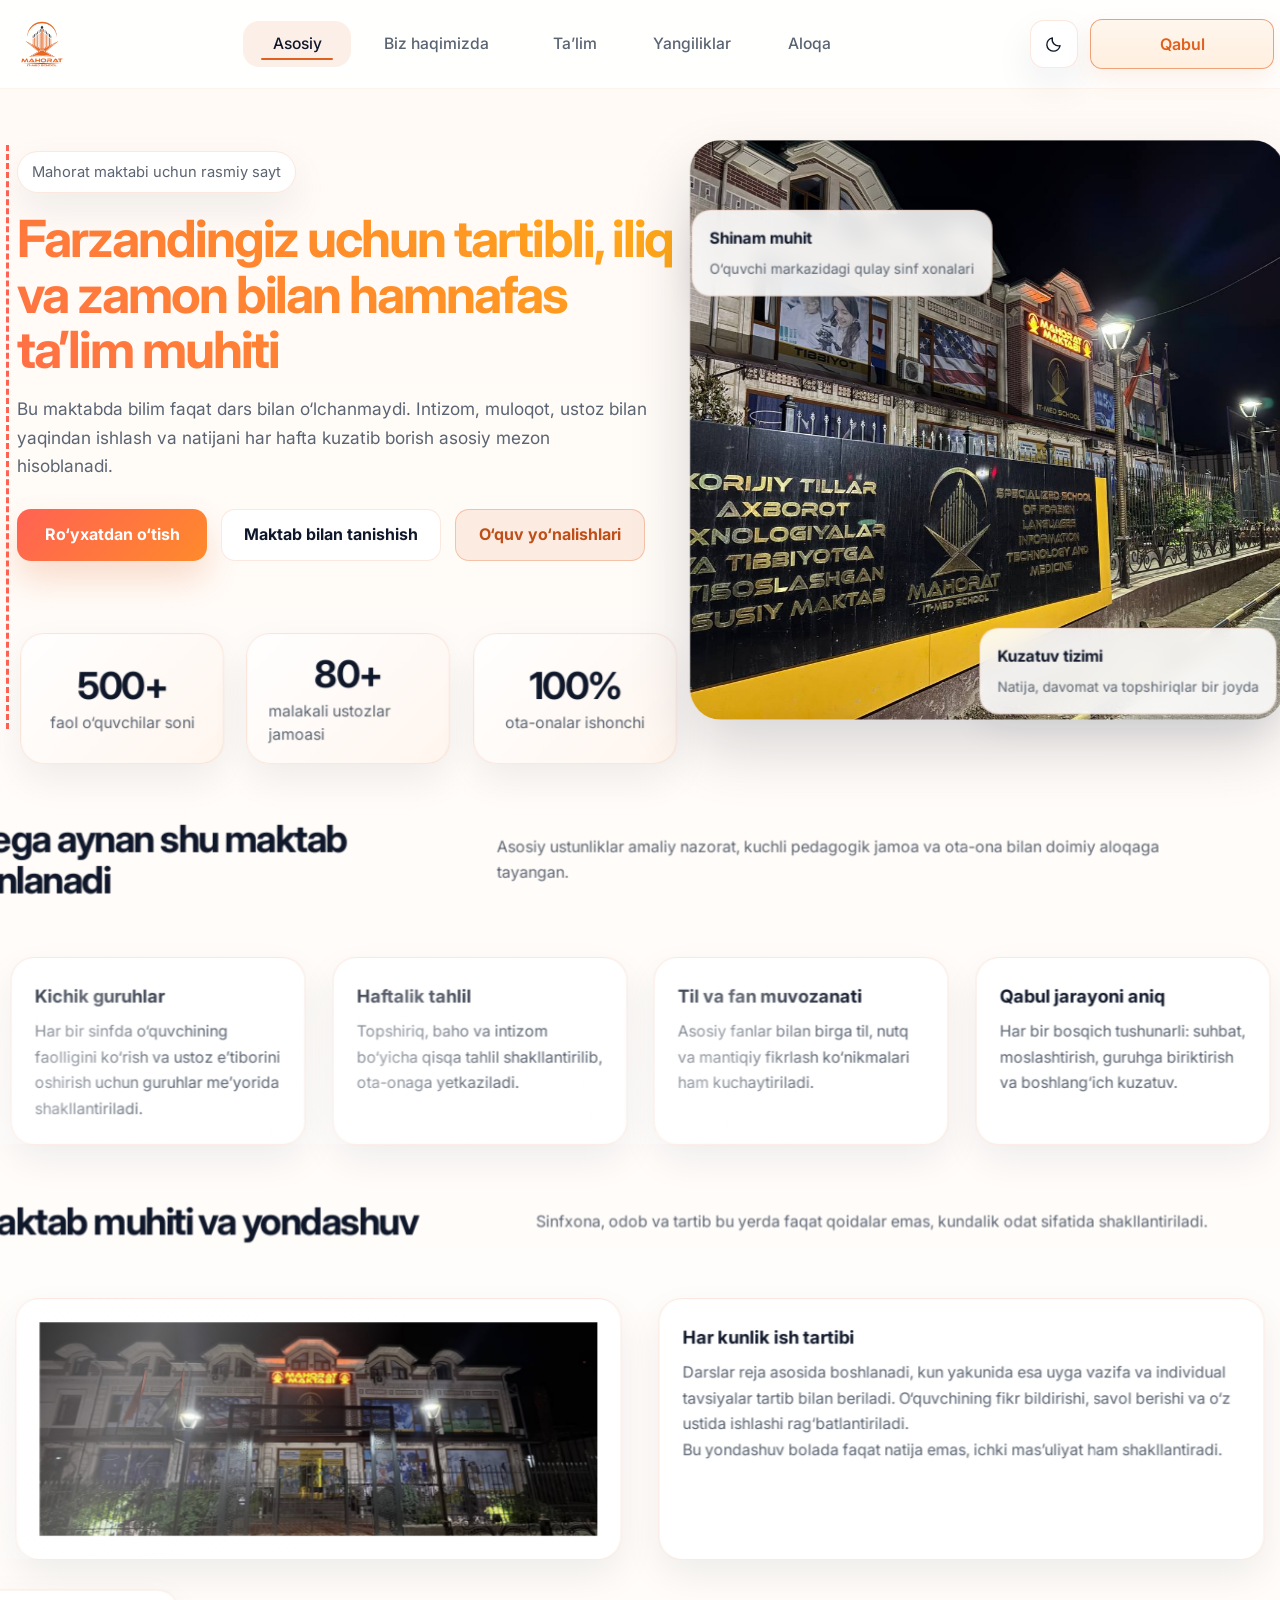
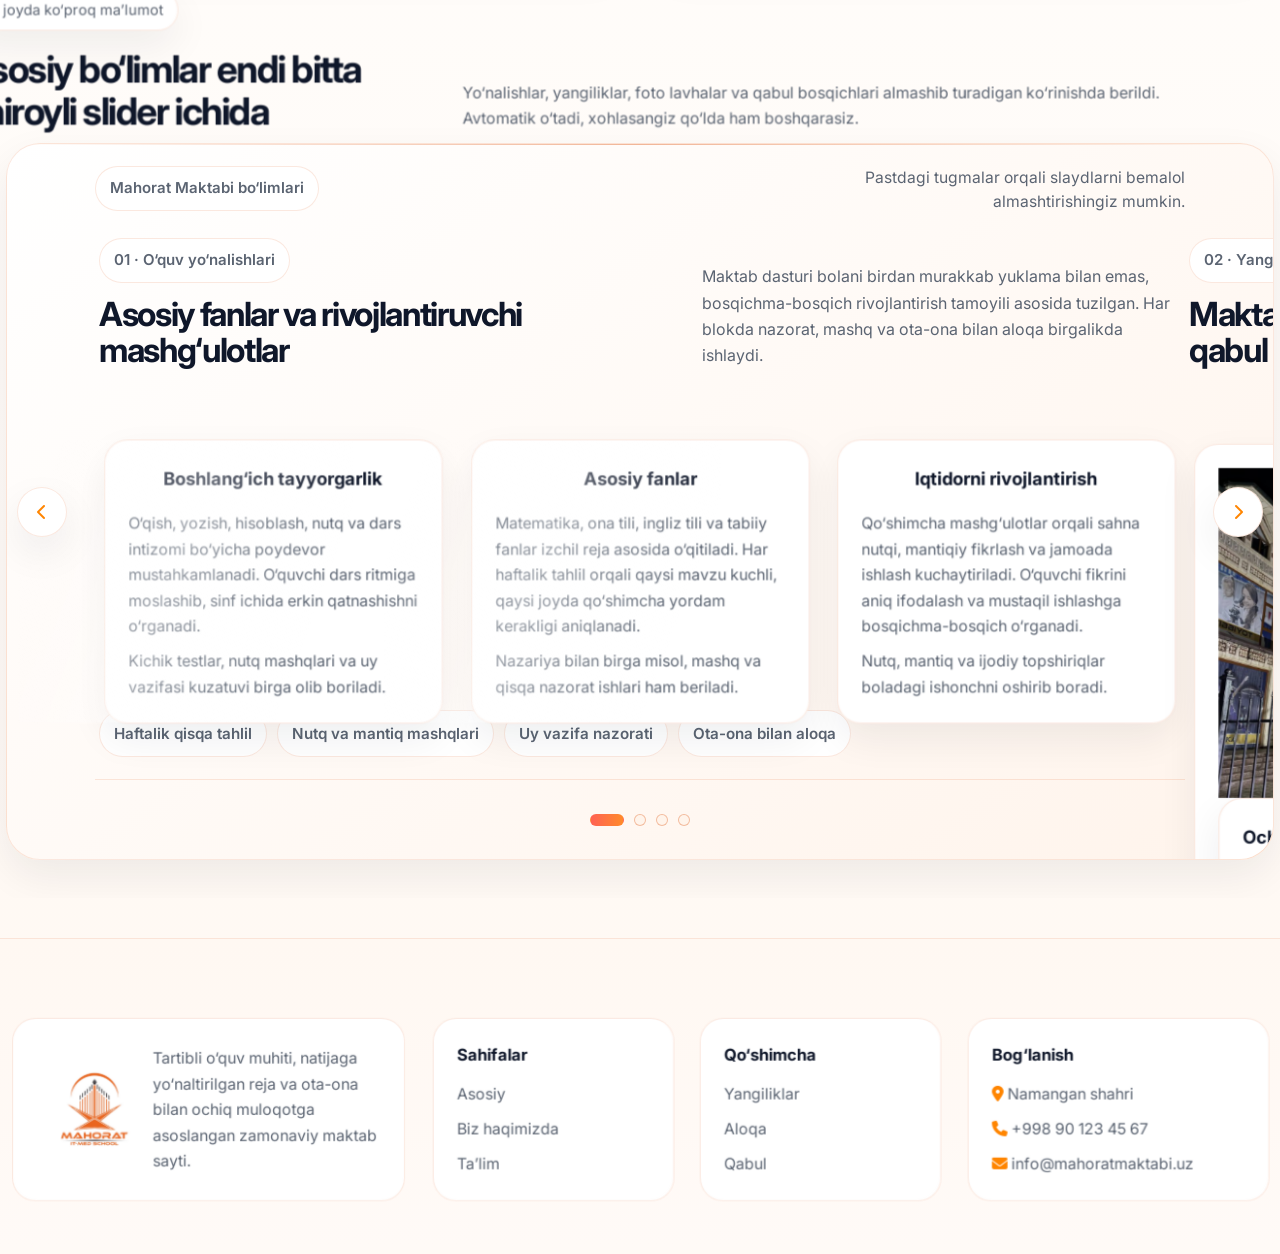
==== index.html @ a2ae74e7 "DOne!" ====
<!DOCTYPE html>
<html lang="uz">

<head>
  <meta charset="UTF-8">
  <meta name="viewport" content="width=device-width, initial-scale=1.0">
  <title>Mahorat Maktabi</title>
  <link rel="icon" href="img/mahorat-titlee-logo.jpg">
  <link rel="stylesheet" href="https://cdnjs.cloudflare.com/ajax/libs/font-awesome/6.5.1/css/all.min.css">
  <link rel="stylesheet" href="uslub.css">
</head>

<body>
  <div class="yuklanish-ekrani" aria-hidden="true">
    <div class="yuklanish-ichki">
      <img src="img/mahorat-logo-no-BG.png" alt="" class="yuklanish-logo">
      <div class="yuklanish-sarlavha">Mahorat Maktabi</div>
      <div class="yuklanish-matn">Sahifa tayyorlanmoqda</div>
      <div class="yuklanish-chiziq"><span></span></div>
    </div>
  </div>
  <header class="sahifa-boshi">
    <div class="konteyner yuqori-qism">
      <nav class="sayyoh-nav" aria-label="Asosiy navigatsiya">
        <a class="logo-qismi" href="index.html">
          <img src="img/mahorat-logo-no-BG.png" alt="Mahorat maktabi logotipi"></a>

        <button class="menu-tugma" type="button" aria-label="Menyuni ochish">
          <span></span>
          <span></span>
          <span></span>
        </button>

        <ul class="havolalar">
          <li class="faol"><a href="index.html">Asosiy</a></li>
          <li class="uzun"><a href="maktab-haqida.html">Biz haqimizda</a></li>
          <li><a href="talim.html">Ta’lim</a></li>
          <li><a href="yangiliklar.html">Yangiliklar</a></li>
          <li><a href="aloqa.html">Aloqa</a></li>
        </ul>

        <div class="ong-amallar">
          <button class="mavzu-tugma" type="button" aria-label="Tungi mavzuga o‘tish"><svg width="18" height="18"
              viewBox="0 0 24 24" fill="none" aria-hidden="true">
              <path d="M20.1 14.2A8.5 8.5 0 0 1 9.8 3.9a8.9 8.9 0 1 0 10.3 10.3Z" stroke="currentColor"
                stroke-width="1.8" stroke-linejoin="round" />
            </svg></button>
          <a class="aloqa-tugma" href="aloqa.html#qabul">Qabul</a>
        </div>
      </nav>
    </div>
  </header>

  <main class="asosiy-qism">
    <section class="qahramon">
      <div class="konteyner qahramon-panjarasi">
        <div class="qahramon-matn">
          <div class="qahramon-badge" data-kirish="1">Mahorat maktabi uchun rasmiy sayt</div>
          <h1 data-kirish="2">Farzandingiz uchun tartibli, iliq va zamon bilan hamnafas ta’lim muhiti</h1>
          <p data-kirish="3">Bu maktabda bilim faqat dars bilan o‘lchanmaydi. Intizom, muloqot, ustoz bilan yaqindan
            ishlash va natijani har hafta kuzatib borish asosiy mezon hisoblanadi.</p>
          <div class="tugmalar-qatori" data-kirish="4">
            <a class="toq-tugma" href="aloqa.html#qabul">Ro‘yxatdan o‘tish</a>
            <a class="yorqin-tugma" href="maktab-haqida.html">Maktab bilan tanishish</a>
            <a class="xabar-tugma" href="talim.html">O‘quv yo‘nalishlari</a>
          </div>
          <div class="qisqa-statlar">
            <div class="stat-karta">
              <strong>500+</strong>
              <span>faol o‘quvchilar soni</span>
            </div>
            <div class="stat-karta">
              <strong>80+</strong>
              <span>malakali ustozlar jamoasi</span>
            </div>
            <div class="stat-karta">
              <strong>100%</strong>
              <span>ota-onalar ishonchi</span>
            </div>
          </div>
        </div>

        <div class="qahramon-rasm" data-kirish="3">
          <img class="asosiy-rasm" src="img/photo_2025-11-15_17-37-52.jpg" alt="Maktab faoliyati">
          <div class="ustma-karta ustma-bir">
            <strong>Shinam muhit</strong>
            <span>O‘quvchi markazidagi qulay sinf xonalari</span>
          </div>
          <div class="ustma-karta ustma-ikki">
            <strong>Kuzatuv tizimi</strong>
            <span>Natija, davomat va topshiriqlar bir joyda</span>
          </div>
        </div>
      </div>
    </section>

    <section class="bolim">
      <div class="konteyner">
        <div class="bolim-boshi">
          <div>
            <h2>Nega aynan shu maktab tanlanadi</h2>
          </div>
          <p>Asosiy ustunliklar amaliy nazorat, kuchli pedagogik jamoa va ota-ona bilan doimiy aloqaga tayangan.</p>
        </div>
        <div class="tortlik-panjarasi">
          <article class="oddiy-karta"><strong>Kichik guruhlar</strong>
            <p>Har bir sinfda o‘quvchining faolligini ko‘rish va ustoz e’tiborini oshirish uchun guruhlar me’yorida
              shakllantiriladi.</p>
          </article>
          <article class="oddiy-karta"><strong>Haftalik tahlil</strong>
            <p>Topshiriq, baho va intizom bo‘yicha qisqa tahlil shakllantirilib, ota-onaga yetkaziladi.</p>
          </article>
          <article class="oddiy-karta"><strong>Til va fan muvozanati</strong>
            <p>Asosiy fanlar bilan birga til, nutq va mantiqiy fikrlash ko‘nikmalari ham kuchaytiriladi.</p>
          </article>
          <article class="oddiy-karta"><strong>Qabul jarayoni aniq</strong>
            <p>Har bir bosqich tushunarli: suhbat, moslashtirish, guruhga biriktirish va boshlang‘ich kuzatuv.</p>
          </article>
        </div>
      </div>
    </section>

    <section class="bolim">
      <div class="konteyner">
        <div class="bolim-boshi">
          <div>
            <h2>Maktab muhiti va yondashuv</h2>
          </div>
          <p>Sinfxona, odob va tartib bu yerda faqat qoidalar emas, kundalik odat sifatida shakllantiriladi.</p>
        </div>
        <div class="ikkilik-panjarasi">
          <article class="oddiy-karta rasmli-karta">
            <img src="img/photo_2025-11-15_17-37-40.jpg" alt="Sinfxona muhiti">
          </article>
          <article class="oddiy-karta">
            <strong>Har kunlik ish tartibi</strong>
            <p>Darslar reja asosida boshlanadi, kun yakunida esa uyga vazifa va individual tavsiyalar tartib bilan
              beriladi. O‘quvchining fikr bildirishi, savol berishi va o‘z ustida ishlashi rag‘batlantiriladi.</p>
            <p class="karta-izoh">Bu yondashuv bolada faqat natija emas, ichki mas’uliyat ham shakllantiradi.</p>
          </article>
        </div>
      </div>
    </section>

    <section class="bolim taqdimot-bolim">
      <div class="konteyner">
        <div class="bolim-boshi taqdimot-boshi">
          <div>
            <span class="sarlavha-belgisi">Bir joyda ko‘proq ma’lumot</span>
            <h2>Asosiy bo‘limlar endi bitta chiroyli slider ichida</h2>
          </div>
          <p>Yo‘nalishlar, yangiliklar, foto lavhalar va qabul bosqichlari almashib turadigan ko‘rinishda berildi.
            Avtomatik o‘tadi, xohlasangiz qo‘lda ham boshqarasiz.</p>
        </div>

        <div class="mazmun-slidery" data-slider="asosiy" data-slider-delay="5200">
          <div class="slayder-yuqori-qator">
            <div class="slayder-yorliq">Mahorat Maktabi bo‘limlari</div>
            <div class="slayder-yuqori-eslatma">Pastdagi tugmalar orqali slaydlarni bemalol almashtirishingiz mumkin.
            </div>
          </div>

          <div class="mazmun-slidery-trek">
            <article class="mazmun-slayd">
              <div class="slayd-sarlavha-qismi">
                <div>
                  <span class="slayd-ust-belgi">01 · O‘quv yo‘nalishlari</span>
                  <h3>Asosiy fanlar va rivojlantiruvchi mashg‘ulotlar</h3>
                </div>
                <p>Maktab dasturi bolani birdan murakkab yuklama bilan emas, bosqichma-bosqich rivojlantirish tamoyili
                  asosida tuzilgan. Har blokda nazorat, mashq va ota-ona bilan aloqa birgalikda ishlaydi.</p>
              </div>
              <div class="slayd-panjarasi uchlik-panjarasi baland-uchlik">
                <article class="ustun-karta"><strong>Boshlang‘ich tayyorgarlik</strong>
                  <p>O‘qish, yozish, hisoblash, nutq va dars intizomi bo‘yicha poydevor mustahkamlanadi. O‘quvchi dars
                    ritmiga moslashib, sinf ichida erkin qatnashishni o‘rganadi.</p>
                  <p class="karta-izoh">Kichik testlar, nutq mashqlari va uy vazifasi kuzatuvi birga olib boriladi.</p>
                </article>
                <article class="ustun-karta"><strong>Asosiy fanlar</strong>
                  <p>Matematika, ona tili, ingliz tili va tabiiy fanlar izchil reja asosida o‘qitiladi. Har haftalik
                    tahlil orqali qaysi mavzu kuchli, qaysi joyda qo‘shimcha yordam kerakligi aniqlanadi.</p>
                  <p class="karta-izoh">Nazariya bilan birga misol, mashq va qisqa nazorat ishlari ham beriladi.</p>
                </article>
                <article class="ustun-karta"><strong>Iqtidorni rivojlantirish</strong>
                  <p>Qo‘shimcha mashg‘ulotlar orqali sahna nutqi, mantiqiy fikrlash va jamoada ishlash kuchaytiriladi.
                    O‘quvchi fikrini aniq ifodalash va mustaqil ishlashga bosqichma-bosqich o‘rganadi.</p>
                  <p class="karta-izoh">Nutq, mantiq va ijodiy topshiriqlar boladagi ishonchni oshirib boradi.</p>
                </article>
              </div>
              <div class="slayd-foyda-chiplar">
                <span class="slayd-foyda-chip">Haftalik qisqa tahlil</span>
                <span class="slayd-foyda-chip">Nutq va mantiq mashqlari</span>
                <span class="slayd-foyda-chip">Uy vazifa nazorati</span>
                <span class="slayd-foyda-chip">Ota-ona bilan aloqa</span>
              </div>
            </article>

            <article class="mazmun-slayd">
              <div class="slayd-sarlavha-qismi">
                <div>
                  <span class="slayd-ust-belgi">02 · Yangilik va e’lonlar</span>
                  <h3>Maktab hayotidagi muhim tadbirlar va qabul yangiliklari</h3>
                </div>
                <p>Ochiq eshiklar kuni, fan haftaligi va yangi qabul bosqichlari shu blok ichida ixcham va zamonaviy
                  ko‘rinishda jamlandi.</p>
              </div>
              <div class="slayd-panjarasi yangilik-panjarasi baland-uchlik">
                <article class="yangilik-karta rasmli-karta">
                  <img src="img/photo_2025-11-15_17-38-00.jpg" alt="Ochiq eshiklar kuni">
                  <div class="oddiy-karta">
                    <strong>Ochiq eshiklar kuni</strong>
                    <p>Yangi kelayotgan ota-onalar uchun sinfxonalar, o‘quv rejalari va pedagoglar bilan tanishuv kuni
                      tashkil etiladi.</p>
                  </div>
                </article>
                <article class="yangilik-karta rasmli-karta">
                  <img src="img/photo_2025-11-15_17-37-46.jpg" alt="Fan haftaligi">
                  <div class="oddiy-karta">
                    <strong>Fan haftaligi</strong>
                    <p>Har bir yo‘nalish bo‘yicha kichik loyihalar, chiqishlar va sinf ichidagi amaliy ishlar namoyish
                      qilinadi.</p>
                  </div>
                </article>
                <article class="yangilik-karta rasmli-karta">
                  <img src="img/photo_2025-11-15_17-38-08.jpg" alt="Bahorgi qabul">
                  <div class="oddiy-karta">
                    <strong>Bahorgi qabul jarayoni</strong>
                    <p>Yangi guruhlarga qabul suhbat asosida olib boriladi. Joylar soni guruh sig‘imiga qarab
                      cheklangan.</p>
                  </div>
                </article>
              </div>
            </article>

            <article class="mazmun-slayd">
              <div class="slayd-sarlavha-qismi">
                <div>
                  <span class="slayd-ust-belgi">03 · Foto lavhalar</span>
                  <h3>Maktab muhitidan jonli va kengroq ko‘rinishlar</h3>
                </div>
                <p>Rasmlar balandroq ko‘rinishda joylashtirildi va slider ichida almashib turadigan sahifa hissini
                  beradi.</p>
              </div>
              <div class="foto-galereya-slider" data-gallery-slider data-slider-delay="4300">
                <div class="foto-galereya-track">
                  <article class="foto-katta-slayd">
                    <div class="foto-katta-rasm">
                      <img src="img/photo_2025-11-15_17-37-52.jpg" alt="Dars jarayoni">
                    </div>
                    <div class="foto-katta-matn">
                      <strong>Dars jarayoni</strong>
                      <p>Sokin, tartibli va faol ishtirok muhitida darslar aniq reja asosida olib boriladi.</p>
                    </div>
                  </article>
                  <article class="foto-katta-slayd">
                    <div class="foto-katta-rasm">
                      <img src="img/photo_2025-11-15_17-38-00.jpg" alt="Maktab ichki muhiti">
                    </div>
                    <div class="foto-katta-matn">
                      <strong>Ichki muhit</strong>
                      <p>Toza, yorug‘ va qulay joylashuv o‘quvchiga o‘zini erkin va xotirjam his qilishga yordam beradi.
                      </p>
                    </div>
                  </article>
                  <article class="foto-katta-slayd">
                    <div class="foto-katta-rasm">
                      <img src="img/photo_2025-11-15_17-38-08.jpg" alt="Ustoz va o‘quvchi ishlashi">
                    </div>
                    <div class="foto-katta-matn">
                      <strong>Yaqin ishlash</strong>
                      <p>Har bir o‘quvchiga alohida e’tibor berilib, ustoz va bola o‘rtasidagi aloqa mustahkam ushlab
                        boriladi.</p>
                    </div>
                  </article>
                </div>
                <div class="foto-galereya-pastki">
                  <div class="foto-galereya-izoh">Rasmlar avtomatik almashadi va tugmalar orqali ham boshqariladi.</div>
                  <div class="foto-galereya-boshqaruv">
                    <button class="slayder-tugma" type="button" data-gallery-prev aria-label="Oldingi rasm"><i
                        class="fa-solid fa-chevron-left"></i></button>
                    <div class="foto-galereya-nuqtalar" data-gallery-dots></div>
                    <button class="slayder-tugma" type="button" data-gallery-next aria-label="Keyingi rasm"><i
                        class="fa-solid fa-chevron-right"></i></button>
                  </div>
                </div>
              </div>
            </article>

            <article class="mazmun-slayd">
              <div class="slayd-sarlavha-qismi">
                <div>
                  <span class="slayd-ust-belgi">04 · Qabul bosqichlari</span>
                  <h3>Ariza topshirishdan birinchi haftagacha bo‘lgan jarayon</h3>
                </div>
                <p>Qabul bosqichlari endi balandroq kartalar va yakuniy chaqiruv bloki bilan bitta slaydga yig‘ildi.</p>
              </div>
              <div class="slayd-qadam-qismi">
                <div class="qadam-panjarasi baland-qadam-panjarasi">
                  <article class="qadam-karta"><strong>1. Ariza qoldirish</strong>
                    <p>Telefon, sayt yoki qabul orqali dastlabki murojaat qabul qilinadi.</p>
                  </article>
                  <article class="qadam-karta"><strong>2. Suhbat va tanishuv</strong>
                    <p>O‘quvchi holati va mos guruh aniqlanadi, ota-ona bilan qisqa yo‘naltiruvchi suhbat o‘tkaziladi.
                    </p>
                  </article>
                  <article class="qadam-karta"><strong>3. Hujjat rasmiylashuvi</strong>
                    <p>Kerakli ma’lumotlar to‘ldiriladi va dars boshlanish sanasi belgilanadi.</p>
                  </article>
                  <article class="qadam-karta"><strong>4. Moslashuv haftasi</strong>
                    <p>Birinchi haftada ustoz va kurator o‘quvchining moslashuvini alohida nazorat qiladi.</p>
                  </article>
                </div>
                <div class="qabul-karta slayd-chaqiruv-kartasi">
                  <strong>Farzandingiz uchun to‘g‘ri muhitni bugun tanlang</strong>
                  <p>Mahorat maktabi tartib, e’tibor va real natijaga tayanadigan ta’lim muhitini taklif etadi. Qabulga
                    yozib, bo‘sh o‘rinlar va mos sinf haqida aniq ma’lumot olishingiz mumkin.</p>
                  <div class="tugmalar-qatori">
                    <a class="toq-tugma" href="aloqa.html#qabul">Qabulga yozilish</a>
                    <a class="yorqin-tugma" href="yangiliklar.html">So‘nggi yangiliklar</a>
                  </div>
                </div>
              </div>
            </article>
          </div>

          <div class="slayder-pastki-qator">
            <div class="slayder-holat-matni">Slaydlar avtomatik almashadi, pastdagi tugmalar bilan ham boshqarishingiz
              mumkin.</div>
            <div class="slayder-past-boshqaruv">
              <button class="slayder-tugma" type="button" data-slider-prev aria-label="Oldingi slayd"><i
                  class="fa-solid fa-chevron-left" style="color: rgb(255, 133, 0);"></i></button>
              <div class="slayder-nuqtalar" data-slider-dots></div>
              <button class="slayder-tugma" type="button" data-slider-next aria-label="Keyingi slayd"><i
                  class="fa-solid fa-chevron-right" style="color: rgb(255, 133, 0);"></i></button>
            </div>
          </div>
        </div>
      </div>
    </section>

  </main>

  <footer class="oyoq">
    <div class="konteyner oyoq-ichki">
      <div class="oyoq-panjarasi">
        <div class="oyoq-ustun salomcha">
          <img src="img/mahorat-logo-no-BG.png" alt="">
          <p>Tartibli o‘quv muhiti, natijaga yo‘naltirilgan reja va ota-ona bilan ochiq muloqotga asoslangan zamonaviy
            maktab sayti.</p>
        </div>
        <div class="oyoq-ustun">
          <strong>Sahifalar</strong>
          <ul>
            <li><a href="index.html">Asosiy</a></li>
            <li><a href="maktab-haqida.html">Biz haqimizda</a></li>
            <li><a href="talim.html">Ta’lim</a></li>
          </ul>
        </div>
        <div class="oyoq-ustun">
          <strong>Qo‘shimcha</strong>
          <ul>
            <li><a href="yangiliklar.html">Yangiliklar</a></li>
            <li><a href="aloqa.html">Aloqa</a></li>
            <li><a href="aloqa.html#qabul">Qabul</a></li>
          </ul>
        </div>
        <div class="oyoq-ustun">
          <strong>Bog‘lanish</strong>
          <ul>
            <li><a href="https://www.google.com/maps/search/?api=1&query=Namangan+shahri" target="_blank"
                rel="noopener"><i class="fa-solid fa-location-dot" style="color: rgb(255, 133, 0);"></i>  Namangan shahri</a></li>
            <li><a href="tel:+998901234567"><i class="fa-solid fa-phone" style="color: rgb(255, 133, 0);"></i> +998 90 123 45 67</a></li>
            <li><a href="mailto:info@mahoratmaktabi.uz"><i class="fa-solid fa-envelope" style="color: rgb(255, 133, 0);"></i> info@mahoratmaktabi.uz</a></li>
          </ul>
        </div>
      </div>
      <div class="oyoq-pastki">
        <span>© 2026 Mahorat Maktabi. Barcha huquqlar himoyalangan.</span>
        <span>Sayt maktab uslubida yangidan yig‘ildi.</span>
      </div>
    </div>
  </footer>

  <script src="skript.js"></script>
</body>

</html>
---- uslub.css ----
@import url('https://fonts.googleapis.com/css2?family=Inter:wght@400;500;600;700;800&display=swap');

:root {
  --fon: #fffaf5;
  --fon-ikkinchi: #ffffff;
  --fon-uchinchi: #fff2e8;
  --matn: #0f172a;
  --matn-xira: #5b6472;
  --chiziq: rgba(224, 96, 32, 0.14);
  --soya: 0 16px 40px rgba(15, 23, 42, 0.07);
  --asosiy: #e06020;
  --asosiy-toq: #bf4f18;
  --asosiy-yumshoq: rgba(224, 96, 32, 0.10);
  --kartochka: #ffffff;
  --grad-1: #ff6253;
  --grad-2: #ff8a2b;
  --grad-3: #ffba0c;
}

html[data-mavzu='tungi'] {
  --fon: #0f1117;
  --fon-ikkinchi: #161a23;
  --fon-uchinchi: #1c2330;
  --matn: #f8fafc;
  --matn-xira: #b4bfd1;
  --chiziq: rgba(255, 255, 255, 0.08);
  --soya: 0 18px 44px rgba(0, 0, 0, 0.33);
  --asosiy: #ff8a3d;
  --asosiy-toq: #ffb173;
  --asosiy-yumshoq: rgba(255, 138, 61, 0.14);
  --kartochka: #171d28;
  --grad-1: #ff7a59;
  --grad-2: #ff9b42;
  --grad-3: #ffc55e;
}

* {
  margin: 0;
  padding: 0;
  box-sizing: border-box;
}

html {
  scroll-behavior: smooth;
}

body {
  font-family: 'Inter', sans-serif;
  background: linear-gradient(180deg, var(--fon) 0%, var(--fon-ikkinchi) 100%);
  color: var(--matn);
  line-height: 1.65;
}

a {
  text-decoration: none;
  color: inherit;
}

img {
  max-width: 100%;
  display: block;
}

button {
  font: inherit;
  cursor: pointer;
  border: 0;
  background: transparent;
}

.konteyner {
  width: min(1460px, calc(100% - 12px));
  margin: 0 auto;
}

.mapouter {
  position: relative;
  text-align: right;
}

.gmap_canvas {
  overflow: hidden;
  background: none !important;
}

.gmap_canvas iframe {
  width: 100%;
  height: 100%;
}

.mapouter a {
  display: block;
  font-size: 0.85em;
  text-align: center;
  padding: 5px 0;
  color: #6c757d;
  text-decoration: none;
}

.gme-generated-link {
  display: none !important;
}
.map{
  width: 100%;
  height: auto;
  display: flex;
  justify-content: space-around;
  
}


.sahifa-boshi {
  position: sticky;
  top: 0;
  z-index: 50;
  background: color-mix(in srgb, var(--fon-ikkinchi) 88%, transparent);
  backdrop-filter: blur(14px);
  border-bottom: 1px solid rgba(224, 96, 32, 0.07);
}
.texth2{
  width: 100%;
}
.maplar h1{
  margin-left: 240px;
}
.h1loc{
  display: flex;
}


.yuqori-qism {
  min-height: 88px;
  display: flex;
  align-items: center;
}

.sayyoh-nav {
  width: 100%;
  display: flex;
  align-items: center;
  justify-content: space-between;
  gap: 12px;
}

.logo-qismi {
  display: flex;
  align-items: center;
  gap: 8px;
  min-width: 86px;
}

.logo-qismi img {
  width: 72px;
  height: 72px;
  object-fit: contain;
}

.havolalar {
  display: flex;
  align-items: center;
  justify-content: center;
  gap: 6px;
  flex: 1;
}

.havolalar li {
  list-style: none;
  width: auto;
  min-width: 108px;
  height: 46px;
  border-radius: 16px;
  display: flex;
  align-items: center;
  justify-content: center;
}

.havolalar li.faol {
  background: var(--asosiy-yumshoq);
}

.havolalar li.uzun {
  min-width: 158px;
}

.havolalar a {
  width: 100%;
  height: 100%;
  padding: 0 18px;
  display: flex;
  align-items: center;
  justify-content: center;
  font-size: 0.98rem;
  font-weight: 500;
  color: var(--matn-xira);
  position: relative;
  transition: color .2s ease, background-color .2s ease;
}

.havolalar a:hover,
.havolalar li.faol a {
  color: var(--matn);
}

.havolalar a::after {
  content: '';
  position: absolute;
  left: 18px;
  right: 18px;
  bottom: 7px;
  height: 2px;
  background: var(--asosiy);
  border-radius: 2px;
  transform: scaleX(0);
  transform-origin: left;
  transition: transform .24s ease;
}

.havolalar li:hover a::after,
.havolalar li.faol a::after {
  transform: scaleX(1);
}

.ong-amallar {
  display: flex;
  align-items: center;
  justify-content: flex-end;
  gap: 12px;
  min-width: 260px;
}

.mavzu-tugma {
  width: 48px;
  height: 48px;
  border-radius: 14px;
  border: 1px solid var(--chiziq);
  background: var(--fon-ikkinchi);
  color: var(--matn);
  box-shadow: var(--soya);
  display: inline-flex;
  align-items: center;
  justify-content: center;
  font-size: 1.05rem;
  transition: transform .25s ease, border-color .25s ease, background-color .25s ease;
}

.mavzu-tugma:hover,
.aloqa-tugma:hover,
.toq-tugma:hover,
.yorqin-tugma:hover,
.xabar-tugma:hover {
  transform: translateY(-2px);
}

.aloqa-tugma {
  width: 184px;
  height: 50px;
  display: inline-flex;
  align-items: center;
  justify-content: center;
  border: 1px solid rgba(224, 96, 32, 0.55);
  color: var(--asosiy);
  background: transparent;
  border-radius: 12px;
  font-weight: 600;
  transition: background-color .25s ease, color .25s ease, border-color .25s ease, transform .25s ease;
}

.aloqa-tugma:hover {
  background: var(--asosiy-yumshoq);
  border-color: rgba(224, 96, 32, 0.85);
  color: var(--matn);
}

.menu-tugma {
  width: 46px;
  height: 46px;
  display: none;
  flex-direction: column;
  justify-content: center;
  gap: 6px;
}

.menu-tugma span {
  display: block;
  width: 28px;
  height: 3px;
  border-radius: 99px;
  background: var(--asosiy);
  transition: transform .25s ease, opacity .2s ease;
}

.menu-tugma.faol span:nth-child(1) {
  transform: translateY(9px) rotate(45deg);
}

.menu-tugma.faol span:nth-child(2) {
  opacity: 0;
}

.menu-tugma.faol span:nth-child(3) {
  transform: translateY(-9px) rotate(-45deg);
}

.asosiy-qism {
  overflow: clip;
}

.qahramon {
  padding: 56px 0 32px;
}

.qahramon-panjarasi {
  display: grid;
  grid-template-columns: 1.08fr 0.92fr;
  gap: 20px;
  align-items: center;
}

.qahramon-matn {
  padding: 6px 0 6px 8px;
  border-left: 3px dashed var(--grad-1);
}

.qahramon-badge,
.sarlavha-belgisi {
  display: inline-flex;
  align-items: center;
  gap: 8px;
  padding: 8px 14px;
  border-radius: 999px;
  border: 1px solid var(--chiziq);
  background: var(--fon-ikkinchi);
  color: var(--matn-xira);
  box-shadow: var(--soya);
  margin-bottom: 18px;
  font-size: 0.92rem;
}

.qahramon h1 {
  width: min(720px, 100%);
  font-size: clamp(2.4rem, 4vw, 4.3rem);
  line-height: 1.08;
  letter-spacing: -0.04em;
  color: transparent;
  background-clip: text;
  -webkit-background-clip: text;
  background-image: linear-gradient(45deg, var(--grad-1), var(--grad-2), var(--grad-3), var(--grad-1));
}

.qahramon p {
  width: min(630px, 100%);
  color: var(--matn-xira);
  font-size: 1.08rem;
  margin-top: 18px;
}

.tugmalar-qatori {
  display: flex;
  gap: 14px;
  flex-wrap: wrap;
  margin-top: 28px;
}

.toq-tugma,
.yorqin-tugma,
.xabar-tugma {
  min-width: 190px;
  height: 52px;
  padding: 0 22px;
  border-radius: 14px;
  display: inline-flex;
  align-items: center;
  justify-content: center;
  font-weight: 700;
  transition: transform .25s ease, box-shadow .25s ease, background-color .25s ease, color .25s ease, border-color .25s ease;
}

.toq-tugma {
  background: linear-gradient(135deg, var(--grad-1), var(--grad-2));
  color: white;
  box-shadow: 0 18px 34px rgba(224, 96, 32, 0.2);
}

.yorqin-tugma {
  border: 1px solid var(--chiziq);
  background: var(--fon-ikkinchi);
  color: var(--matn);
}

.xabar-tugma {
  border: 1px solid rgba(224, 96, 32, 0.3);
  background: var(--asosiy-yumshoq);
  color: var(--asosiy-toq);
}

.qisqa-statlar {
  display: grid;
  grid-template-columns: repeat(3, minmax(0, 1fr));
  gap: 14px;
  margin-top: 28px;
}

.stat-karta,
.oddiy-karta,
.yangilik-karta,
.ustun-karta,
.bosqich-karta,
.fikr-karta,
.aloqa-karta,
.foydali-karta,
.galereya-karta,
.qadam-karta,
.savol-karta,
.dastur-karta,
.tarix-karta,
.jamoa-karta,
.qabul-karta {
  background: var(--kartochka);
  border: 1px solid var(--chiziq);
  border-radius: 24px;
  box-shadow: var(--soya);
}

.stat-karta {
  padding: 18px 18px 16px;
}

.stat-karta strong {
  display: block;
  font-size: 1.8rem;
  line-height: 1;
  letter-spacing: -0.04em;
}

.stat-karta span {
  color: var(--matn-xira);
  font-size: 0.95rem;
}

.qahramon-rasm {
  position: relative;
}

.qahramon-rasm .asosiy-rasm {
  border-radius: 30px;
  min-height: 560px;
  object-fit: cover;
  box-shadow: 0 28px 60px rgba(15, 23, 42, 0.16);
}

.ustma-karta {
  position: absolute;
  background: color-mix(in srgb, var(--kartochka) 88%, transparent);
  backdrop-filter: blur(10px);
  border: 1px solid var(--chiziq);
  border-radius: 20px;
  box-shadow: var(--soya);
  padding: 16px 18px;
}

.ustma-karta strong {
  display: block;
  font-size: 1.05rem;
  margin-bottom: 4px;
}

.ustma-karta span {
  color: var(--matn-xira);
  font-size: 0.92rem;
}

.ustma-bir {
  top: 24px;
  left: -18px;
}

.ustma-ikki {
  right: -12px;
  bottom: 26px;
}

.bolim {
  padding: 38px 0;
}

.bolim-boshi {
  display: flex;
  align-items: flex-end;
  justify-content: space-between;
  gap: 18px;
  margin-bottom: 22px;
}

.bolim-boshi h2,
.ichki-qahramon h1 {
  font-size: clamp(1.9rem, 3vw, 3rem);
  line-height: 1.1;
  letter-spacing: -0.04em;
}

.bolim-boshi p,
.ichki-qahramon p,
.karta-izoh,
.oddiy-karta p,
.yangilik-karta p,
.ustun-karta p,
.bosqich-karta p,
.fikr-karta p,
.aloqa-karta p,
.foydali-karta p,
.qadam-karta p,
.savol-karta p,
.dastur-karta p,
.tarix-karta p,
.jamoa-karta p,
.qabul-karta p {
  color: var(--matn-xira);
}

.uchlik-panjarasi,
.tortlik-panjarasi,
.ikkilik-panjarasi,
.yangilik-panjarasi,
.galereya-panjarasi,
.dastur-panjarasi,
.jamoa-panjarasi,
.savol-panjarasi,
.aloqa-panjarasi,
.qadam-panjarasi,
.bosqich-panjarasi {
  display: grid;
  gap: 18px;
}

.uchlik-panjarasi,
.yangilik-panjarasi,
.jamoa-panjarasi,
.galereya-panjarasi {
  grid-template-columns: repeat(3, minmax(0, 1fr));
}

.tortlik-panjarasi {
  grid-template-columns: repeat(4, minmax(0, 1fr));
}

.ikkilik-panjarasi,
.aloqa-panjarasi,
.qadam-panjarasi,
.bosqich-panjarasi,
.dastur-panjarasi,
.savol-panjarasi {
  grid-template-columns: repeat(2, minmax(0, 1fr));
}

.oddiy-karta,
.yangilik-karta,
.ustun-karta,
.bosqich-karta,
.fikr-karta,
.aloqa-karta,
.foydali-karta,
.qadam-karta,
.savol-karta,
.dastur-karta,
.tarix-karta,
.jamoa-karta,
.qabul-karta {
  padding: 24px;
}

.oddiy-karta strong,
.yangilik-karta strong,
.ustun-karta strong,
.bosqich-karta strong,
.fikr-karta strong,
.aloqa-karta strong,
.foydali-karta strong,
.qadam-karta strong,
.savol-karta strong,
.dastur-karta strong,
.tarix-karta strong,
.jamoa-karta strong,
.qabul-karta strong,
.galereya-sarlavha {
  display: block;
  font-size: 1.15rem;
  margin-bottom: 8px;
}

.rasmli-karta {
  overflow: hidden;
}

.rasmli-karta img,
.galereya-karta img,
.yangilik-karta img,
.ichki-qahramon-rasm img {
  width: 100%;
  object-fit: cover;
}

.rasmli-karta img,
.yangilik-karta img {
  height: 220px;
}

.galereya-karta {
  overflow: hidden;
  position: relative;
}

.galereya-karta img {
  height: 260px;
  transition: transform .35s ease;
}

.galereya-karta:hover img,
.yangilik-karta:hover img,
.rasmli-karta:hover img {
  transform: scale(1.04);
}

.galereya-ustma {
  position: absolute;
  left: 18px;
  right: 18px;
  bottom: 18px;
  padding: 14px 16px;
  border-radius: 18px;
  background: color-mix(in srgb, var(--kartochka) 84%, transparent);
  backdrop-filter: blur(10px);
  border: 1px solid var(--chiziq);
}

.ichki-qahramon {
  padding: 48px 0 18px;
}

.ichki-qahramon-panjarasi {
  display: grid;
  grid-template-columns: 1.02fr 0.98fr;
  gap: 18px;
  align-items: center;
}

.ichki-qahramon-matn {
  padding-right: 0;
}

.ichki-qahramon-rasm img {
  border-radius: 28px;
  min-height: 420px;
}

.qator-matn {
  display: flex;
  gap: 14px;
  flex-wrap: wrap;
  margin-top: 20px;
}

.qator-chip {
  padding: 9px 14px;
  border: 1px solid var(--chiziq);
  border-radius: 999px;
  background: var(--fon-ikkinchi);
  color: var(--matn-xira);
}

.jadval-qobiq {
  overflow-x: auto;
}

.jadval {
  width: 100%;
  border-collapse: collapse;
  min-width: 640px;
  background: var(--kartochka);
  border: 1px solid var(--chiziq);
  border-radius: 22px;
  overflow: hidden;
  box-shadow: var(--soya);
}

.jadval th,
.jadval td {
  text-align: left;
  padding: 18px 20px;
  border-bottom: 1px solid var(--chiziq);
}

.jadval th {
  background: var(--fon-uchinchi);
  font-size: 0.96rem;
}

.jadval tr:last-child td {
  border-bottom: none;
}

.oyoq {
  margin-top: 40px;
  border-top: 1px solid var(--chiziq);
  background: color-mix(in srgb, var(--fon-uchinchi) 75%, transparent);
}

.oyoq-ichki {
  padding: 34px 0 20px;
}

.oyoq-panjarasi {
  display: grid;
  grid-template-columns: 1.3fr 0.8fr 0.8fr 1fr;
  gap: 18px;
}

.oyoq-ustun strong {
  display: block;
  margin-bottom: 12px;
  font-size: 1.05rem;
}

.oyoq-ustun p,
.oyoq-ustun li,
.oyoq-pastki {
  color: var(--matn-xira);
}

.oyoq-ustun ul {
  list-style: none;
  display: grid;
  gap: 10px;
}

.oyoq-pastki {
  margin-top: 22px;
  padding-top: 18px;
  border-top: 1px solid var(--chiziq);
  display: flex;
  justify-content: space-between;
  gap: 16px;
  flex-wrap: wrap;
}

@keyframes sekin-kirish {
  from {
    opacity: 0;
    transform: translateY(18px);
  }

  to {
    opacity: 1;
    transform: translateY(0);
  }
}

[data-kirish] {
  animation: sekin-kirish .7s ease both;
}

[data-kirish='1'] {
  animation-delay: .06s;
}

[data-kirish='2'] {
  animation-delay: .12s;
}

[data-kirish='3'] {
  animation-delay: .18s;
}

[data-kirish='4'] {
  animation-delay: .24s;
}

@media (max-width: 1080px) {
  .sayyoh-nav {
    flex-wrap: wrap;
    row-gap: 14px;
  }

  .logo-qismi,
  .ong-amallar {
    min-width: auto;
  }

  .qahramon-panjarasi,
  .ichki-qahramon-panjarasi,
  .oyoq-panjarasi,
  .uchlik-panjarasi,
  .tortlik-panjarasi,
  .ikkilik-panjarasi,
  .yangilik-panjarasi,
  .galereya-panjarasi,
  .dastur-panjarasi,
  .jamoa-panjarasi,
  .savol-panjarasi,
  .aloqa-panjarasi,
  .qadam-panjarasi,
  .bosqich-panjarasi {
    grid-template-columns: 1fr 1fr;
  }

  .qahramon-rasm .asosiy-rasm,
  .ichki-qahramon-rasm img {
    min-height: 420px;
  }
}

@media (max-width: 840px) {
  .yuqori-qism {
    min-height: 84px;
  }

  .menu-tugma {
    display: flex;
    order: 3;
  }

  .havolalar {
    width: 100%;
    order: 4;
    display: grid;
    grid-template-columns: 1fr;
    gap: 8px;
    max-height: 0;
    overflow: hidden;
    transition: max-height .3s ease, padding .3s ease;
  }

  .havolalar.ochiq {
    max-height: 420px;
    padding-bottom: 8px;
  }

  .havolalar li,
  .havolalar li.uzun {
    width: 100%;
    min-width: 0;
    justify-content: flex-start;
  }

  .havolalar a {
    justify-content: flex-start;
    padding: 0 16px;
  }

  .havolalar a::after {
    left: 16px;
    right: auto;
    width: calc(100% - 32px);
    transform-origin: left;
  }

  .ong-amallar {
    margin-left: auto;
    gap: 10px;
  }

  .aloqa-tugma {
    width: auto;
    padding: 0 18px;
  }

  .qahramon-panjarasi,
  .ichki-qahramon-panjarasi,
  .oyoq-panjarasi,
  .uchlik-panjarasi,
  .tortlik-panjarasi,
  .ikkilik-panjarasi,
  .yangilik-panjarasi,
  .galereya-panjarasi,
  .dastur-panjarasi,
  .jamoa-panjarasi,
  .savol-panjarasi,
  .aloqa-panjarasi,
  .qadam-panjarasi,
  .bosqich-panjarasi,
  .qisqa-statlar {
    grid-template-columns: 1fr;
  }

  .ustma-bir,
  .ustma-ikki {
    position: static;
    margin-top: 14px;
  }

  .qahramon-matn {
    padding-left: 8px;
  }

  .bolim-boshi {
    flex-direction: column;
    align-items: flex-start;
  }

  .logo-qismi img {
    width: 64px;
    height: 64px;
  }
}

@media (max-width: 560px) {
  .konteyner {
    width: min(100% - 10px, 1460px);
  }

  .qahramon {
    padding-top: 28px;
  }

  .qahramon h1,
  .ichki-qahramon h1,
  .bolim-boshi h2 {
    letter-spacing: -0.03em;
  }

  .tugmalar-qatori,
  .qator-matn {
    flex-direction: column;
  }

  .toq-tugma,
  .yorqin-tugma,
  .xabar-tugma,
  .aloqa-tugma {
    width: 100%;
  }

  .logo-matn span {
    display: none;
  }

  .mavzu-tugma,
  .menu-tugma {
    width: 44px;
    height: 44px;
  }

  .ong-amallar {
    width: 100%;
    justify-content: space-between;
  }
}


body.sahifa-yuklanmoqda {
  overflow: hidden;
}

.yuklanish-ekrani {
  position: fixed;
  inset: 0;
  z-index: 300;
  display: grid;
  place-items: center;
  background:
    radial-gradient(circle at top, color-mix(in srgb, var(--asosiy) 14%, transparent) 0%, transparent 38%),
    linear-gradient(180deg, var(--fon) 0%, var(--fon-ikkinchi) 100%);
  transition: opacity .55s ease, visibility .55s ease;
}

.yuklanish-ekrani.yashirildi {
  opacity: 0;
  visibility: hidden;
}

.yuklanish-ichki {
  width: min(430px, calc(100% - 40px));
  padding: 34px 28px 30px;
  text-align: center;
  border-radius: 30px;
  background: color-mix(in srgb, var(--kartochka) 82%, transparent);
  border: 1px solid var(--chiziq);
  box-shadow: var(--soya);
  backdrop-filter: blur(18px);
}

.yuklanish-logo {
  width: 104px;
  height: 104px;
  margin: 0 auto 16px;
  object-fit: contain;
  animation: yuklanish-suzishi 2.1s ease-in-out infinite;
}

.yuklanish-sarlavha {
  font-size: clamp(1.5rem, 3vw, 2rem);
  font-weight: 800;
  letter-spacing: -0.04em;
}

.yuklanish-matn {
  margin-top: 8px;
  color: var(--matn-xira);
}

.yuklanish-chiziq {
  width: 100%;
  height: 8px;
  margin-top: 22px;
  border-radius: 999px;
  background: color-mix(in srgb, var(--asosiy) 14%, var(--fon-ikkinchi));
  overflow: hidden;
}

.yuklanish-chiziq span {
  display: block;
  width: 45%;
  height: 100%;
  border-radius: inherit;
  background: linear-gradient(90deg, var(--grad-1), var(--grad-2), var(--grad-3));
  animation: yuklanish-oqimi 1.25s ease-in-out infinite;
}

@keyframes yuklanish-suzishi {

  0%,
  100% {
    transform: translateY(0);
  }

  50% {
    transform: translateY(-6px);
  }
}

@keyframes yuklanish-oqimi {
  0% {
    transform: translateX(-120%);
  }

  100% {
    transform: translateX(260%);
  }
}

@keyframes rang-oqimi {
  0% {
    background-position: 0% 50%;
  }

  100% {
    background-position: 100% 50%;
  }
}

.qahramon h1 {
  background-size: 220% 220%;
  animation: rang-oqimi 8s linear infinite alternate;
}

.ustma-karta,
.qahramon-badge,
.stat-karta,
.oddiy-karta,
.yangilik-karta,
.ustun-karta,
.bosqich-karta,
.fikr-karta,
.aloqa-karta,
.foydali-karta,
.galereya-karta,
.qadam-karta,
.savol-karta,
.dastur-karta,
.tarix-karta,
.jamoa-karta,
.qabul-karta,
.jadval,
.oyoq-ustun {
  transition: transform .32s ease, box-shadow .32s ease, border-color .32s ease, background-color .32s ease;
}

.stat-karta:hover,
.oddiy-karta:hover,
.yangilik-karta:hover,
.ustun-karta:hover,
.bosqich-karta:hover,
.fikr-karta:hover,
.aloqa-karta:hover,
.foydali-karta:hover,
.galereya-karta:hover,
.qadam-karta:hover,
.savol-karta:hover,
.dastur-karta:hover,
.tarix-karta:hover,
.jamoa-karta:hover,
.qabul-karta:hover,
.jadval:hover {
  transform: translateY(-6px);
  border-color: color-mix(in srgb, var(--asosiy) 30%, var(--chiziq));
  box-shadow: 0 22px 54px rgba(15, 23, 42, 0.12);
}

[data-jonlanish] {
  opacity: 0;
  transform: translateY(34px) scale(.985);
  transition:
    opacity .75s ease,
    transform .75s cubic-bezier(.2, .7, .2, 1);
  transition-delay: var(--kechikish, 0ms);
  will-change: transform, opacity;
}

[data-jonlanish].korindi {
  opacity: 1;
}

.sahifa-boshi.siljidi {
  box-shadow: 0 16px 38px rgba(15, 23, 42, 0.08);
  border-bottom-color: color-mix(in srgb, var(--asosiy) 14%, transparent);
}

@media (prefers-reduced-motion: reduce) {
  html {
    scroll-behavior: auto;
  }

  *,
  *::before,
  *::after {
    animation-duration: .001ms !important;
    animation-iteration-count: 1 !important;
    transition-duration: .001ms !important;
    scroll-behavior: auto !important;
  }

  [data-jonlanish] {
    opacity: 1;
    transform: none;
  }
}


body.sahifa-tayyor .qahramon-matn,
body.sahifa-tayyor .ichki-qahramon-matn {
  animation: bosh-qism-nafasi 1.1s ease both;
}

.qahramon-rasm,
.ichki-qahramon-rasm {
  position: relative;
  isolation: isolate;
}

.qahramon-rasm::before,
.ichki-qahramon-rasm::before {
  content: '';
  position: absolute;
  inset: -2px;
  border-radius: 32px;
  background: linear-gradient(135deg, color-mix(in srgb, var(--fon-ikkinchi) 88%, transparent) 0%, color-mix(in srgb, var(--asosiy) 10%, var(--fon-ikkinchi)) 100%);
  transform-origin: left center;
  transition: transform 1.05s cubic-bezier(.22, 1, .36, 1), opacity .55s ease;
  z-index: 3;
}

body.sahifa-tayyor .qahramon-rasm::before,
body.sahifa-tayyor .ichki-qahramon-rasm::before {
  transform: scaleX(0);
  opacity: 0;
}

.qahramon-rasm .asosiy-rasm,
.ichki-qahramon-rasm img {
  transition: transform .7s cubic-bezier(.22, 1, .36, 1);
  will-change: transform;
}

.ustma-karta {
  animation: suzuvchi-karta 5.2s ease-in-out infinite;
}

.ustma-ikki {
  animation-delay: .7s;
}

.yuklanish-ichki::before,
.yuklanish-ichki::after {
  content: '';
  position: absolute;
  border-radius: 999px;
  pointer-events: none;
}

.yuklanish-ichki::before {
  width: 120px;
  height: 120px;
  background: color-mix(in srgb, var(--asosiy) 10%, transparent);
  top: -34px;
  right: -18px;
  filter: blur(8px);
}

.yuklanish-ichki::after {
  width: 84px;
  height: 84px;
  background: color-mix(in srgb, var(--grad-3) 16%, transparent);
  bottom: -18px;
  left: -12px;
  filter: blur(10px);
}

.yuklanish-ichki {
  position: relative;
  overflow: hidden;
}

.yuklanish-foiz {
  margin-top: 16px;
  font-size: .96rem;
  font-weight: 700;
  color: var(--asosiy);
  letter-spacing: .08em;
}

.yuklanish-nuqta-qatori {
  margin-top: 16px;
  display: inline-flex;
  align-items: center;
  gap: 8px;
}

.yuklanish-nuqta-qatori span {
  width: 8px;
  height: 8px;
  border-radius: 50%;
  background: color-mix(in srgb, var(--asosiy) 72%, white);
  animation: yuklanish-nuqta 1.1s ease-in-out infinite;
}

.yuklanish-nuqta-qatori span:nth-child(2) {
  animation-delay: .14s;
}

.yuklanish-nuqta-qatori span:nth-child(3) {
  animation-delay: .28s;
}

[data-jonlanish] {
  opacity: 0;
  filter: blur(12px);
  transform: translate3d(0, 42px, 0) scale(.97);
  transition:
    opacity .82s ease,
    transform .82s cubic-bezier(.22, 1, .36, 1),
    filter .82s ease;
  transition-delay: var(--kechikish, 0ms);
  will-change: transform, opacity, filter;
}

[data-jonlanish][data-jon-turi='chap'] {
  transform: translate3d(-54px, 18px, 0) scale(.98);
}

[data-jonlanish][data-jon-turi='ong'] {
  transform: translate3d(54px, 18px, 0) scale(.98);
}

[data-jonlanish][data-jon-turi='kichik'] {
  transform: translate3d(0, 26px, 0) scale(.94);
}

[data-jonlanish][data-jon-turi='zoom'] {
  transform: translate3d(0, 34px, 0) scale(.92);
}

[data-jonlanish].korindi {
  opacity: 1;
  filter: blur(0);
  
}

.qahramon-badge,
.sarlavha-belgisi,
.qator-chip {
  position: relative;
  overflow: hidden;
}

.qahramon-badge::before,
.sarlavha-belgisi::before,
.qator-chip::before,
.stat-karta::before,
.oddiy-karta::before,
.yangilik-karta::before,
.ustun-karta::before,
.bosqich-karta::before,
.fikr-karta::before,
.aloqa-karta::before,
.foydali-karta::before,
.galereya-karta::before,
.qadam-karta::before,
.savol-karta::before,
.dastur-karta::before,
.tarix-karta::before,
.jamoa-karta::before,
.qabul-karta::before {
  content: '';
  position: absolute;
  inset: 0;
  background: linear-gradient(110deg, transparent 10%, color-mix(in srgb, white 38%, transparent) 46%, transparent 82%);
  transform: translateX(-135%);
  pointer-events: none;
}

li a:hover {
  color: #ff9b42;
  transition: all ease-in-out 0.2s;
}

.oyoq-ustun img {
  width: 120px;
  display: flex;
}

.korindi {
  align-items: center;
}

.salomcha {
  display: flex;
}

.stat-karta:hover::before,
.oddiy-karta:hover::before,
.yangilik-karta:hover::before,
.ustun-karta:hover::before,
.bosqich-karta:hover::before,
.fikr-karta:hover::before,
.aloqa-karta:hover::before,
.foydali-karta:hover::before,
.galereya-karta:hover::before,
.qadam-karta:hover::before,
.savol-karta:hover::before,
.dastur-karta:hover::before,
.tarix-karta:hover::before,
.jamoa-karta:hover::before,
.qabul-karta:hover::before,
.qahramon-badge:hover::before,
.sarlavha-belgisi:hover::before,
.qator-chip:hover::before {
  animation: yaltiroq-yurishi 1s ease;
}

@keyframes bosh-qism-nafasi {
  from {
    opacity: 0;
    transform: translateY(24px);
  }

  to {
    opacity: 1;
    transform: translateY(0);
  }
}

@keyframes suzuvchi-karta {

  0%,
  100% {
    transform: translateY(0);
  }

  50% {
    transform: translateY(-8px);
  }
}

@keyframes yuklanish-nuqta {

  0%,
  100% {
    transform: translateY(0);
    opacity: .44;
  }

  50% {
    transform: translateY(-6px);
    opacity: 1;
  }
}

@keyframes yaltiroq-yurishi {
  from {
    transform: translateX(-135%);
  }

  to {
    transform: translateX(135%);
  }
}

@media (max-width: 840px) {

  [data-jonlanish][data-jon-turi='chap'],
  [data-jonlanish][data-jon-turi='ong'] {
    transform: translate3d(0, 34px, 0) scale(.97);
  }
}


@media (prefers-reduced-motion: reduce) {

  .ustma-karta,
  .yuklanish-logo,
  .yuklanish-chiziq span,
  .qahramon h1,
  body.sahifa-tayyor .qahramon-matn,
  body.sahifa-tayyor .ichki-qahramon-matn {
    animation: none !important;
  }

  .qahramon-rasm .asosiy-rasm,
  .ichki-qahramon-rasm img,
  [data-jonlanish] {
    transform: none !important;
    filter: none !important;
  }
}


/* ===== 2026 polish update ===== */
body {
  background:
    radial-gradient(circle at top left, color-mix(in srgb, var(--asosiy) 7%, transparent) 0%, transparent 28%),
    radial-gradient(circle at top right, color-mix(in srgb, var(--grad-3) 6%, transparent) 0%, transparent 24%),
    linear-gradient(180deg, var(--fon) 0%, var(--fon-ikkinchi) 100%);
}

html[data-mavzu='tungi'] body {
  background:
    radial-gradient(circle at top left, rgba(255, 138, 61, 0.11) 0%, transparent 24%),
    radial-gradient(circle at top right, rgba(255, 197, 94, 0.08) 0%, transparent 22%),
    linear-gradient(180deg, #0b0e14 0%, #111623 54%, #101521 100%);
}

html[data-mavzu='tungi'] .sahifa-boshi {
  background: color-mix(in srgb, #0d1118 90%, transparent);
  border-bottom-color: rgba(255, 255, 255, 0.06);
}

.yuklanish-ekrani {
  background:
    radial-gradient(circle at 50% 0%, color-mix(in srgb, var(--asosiy) 18%, transparent) 0%, transparent 34%),
    radial-gradient(circle at 20% 100%, color-mix(in srgb, var(--grad-3) 12%, transparent) 0%, transparent 22%),
    linear-gradient(180deg, color-mix(in srgb, var(--fon) 92%, white) 0%, var(--fon-ikkinchi) 100%);
}

html[data-mavzu='tungi'] .yuklanish-ekrani {
  background:
    radial-gradient(circle at 50% 0%, rgba(255, 138, 61, 0.18) 0%, transparent 28%),
    radial-gradient(circle at 20% 100%, rgba(255, 197, 94, 0.1) 0%, transparent 20%),
    linear-gradient(180deg, #0a0d14 0%, #101621 100%);
}

.yuklanish-ichki {
  width: min(560px, calc(100% - 34px));
  padding: 48px 40px 36px;
  border-radius: 38px;
  box-shadow: 0 28px 70px rgba(15, 23, 42, 0.12);
}

.yuklanish-logo {
  width: 126px;
  height: 126px;
  margin-bottom: 18px;
}

.yuklanish-sarlavha {
  font-size: clamp(2rem, 4vw, 2.9rem);
}

.yuklanish-matn {
  margin-top: 10px;
  font-size: 1.08rem;
}

.yuklanish-foiz {
  margin-top: 20px;
  font-size: 1.32rem;
  letter-spacing: .04em;
}

.yuklanish-chiziq {
  height: 12px;
  margin-top: 26px;
}

.yuklanish-nuqta-qatori {
  margin-top: 20px;
}

.qisqa-statlar {
  gap: 16px;
}

.stat-karta {
  position: relative;
  overflow: hidden;
  min-height: 126px;
  padding: 22px 22px 20px;
  display: flex;
  flex-direction: column;
  justify-content: center;
  background:
    linear-gradient(135deg, color-mix(in srgb, var(--kartochka) 92%, white) 0%, color-mix(in srgb, var(--fon-uchinchi) 70%, white) 100%);
}

.stat-karta strong {
  font-size: clamp(2rem, 3vw, 2.7rem);
  margin-bottom: 4px;
}

.stat-karta::after {
  content: '';
  position: absolute;
  inset: auto 0 0 0;
  height: 4px;
  background: linear-gradient(90deg, var(--grad-1), var(--grad-2), var(--grad-3));
  opacity: .9;
}

html[data-mavzu='tungi'] .stat-karta {
  background:
    linear-gradient(145deg, rgba(18, 24, 36, 0.96) 0%, rgba(21, 29, 43, 0.92) 100%);
  border-color: rgba(255, 255, 255, 0.09);
  box-shadow: 0 18px 46px rgba(0, 0, 0, 0.34);
}

html[data-mavzu='tungi'] .stat-karta::before {
  background: linear-gradient(115deg, transparent 12%, rgba(255, 255, 255, .08) 46%, transparent 84%);
}

html[data-mavzu='tungi'] .oddiy-karta,
html[data-mavzu='tungi'] .yangilik-karta,
html[data-mavzu='tungi'] .ustun-karta,
html[data-mavzu='tungi'] .bosqich-karta,
html[data-mavzu='tungi'] .fikr-karta,
html[data-mavzu='tungi'] .aloqa-karta,
html[data-mavzu='tungi'] .foydali-karta,
html[data-mavzu='tungi'] .galereya-karta,
html[data-mavzu='tungi'] .qadam-karta,
html[data-mavzu='tungi'] .savol-karta,
html[data-mavzu='tungi'] .dastur-karta,
html[data-mavzu='tungi'] .tarix-karta,
html[data-mavzu='tungi'] .jamoa-karta,
html[data-mavzu='tungi'] .qabul-karta,
html[data-mavzu='tungi'] .jadval,
html[data-mavzu='tungi'] .oyoq-ustun,
html[data-mavzu='tungi'] .ustma-karta {
  background: linear-gradient(145deg, rgba(18, 24, 36, 0.96) 0%, rgba(22, 29, 43, 0.92) 100%);
  border-color: rgba(255, 255, 255, 0.08);
}

html[data-mavzu='tungi'] .qator-chip,
html[data-mavzu='tungi'] .qahramon-badge,
html[data-mavzu='tungi'] .mavzu-tugma,
html[data-mavzu='tungi'] .yorqin-tugma {
  background: rgba(20, 26, 38, 0.88);
  border-color: rgba(255, 255, 255, 0.08);
}

.taqdimot-bolim {
  padding-top: 10px;
}

.taqdimot-boshi {
  align-items: flex-end;
}

.mazmun-slidery {
  position: relative;
  overflow: hidden;
  border-radius: 34px;
  border: 1px solid var(--chiziq);
  background: linear-gradient(145deg, color-mix(in srgb, var(--kartochka) 94%, white) 0%, color-mix(in srgb, var(--fon-uchinchi) 84%, white) 100%);
  box-shadow: var(--soya);
  padding: 22px;
}

.mazmun-slidery::before {
  content: '';
  position: absolute;
  inset: 0 0 auto 0;
  height: 1px;
  background: linear-gradient(90deg, transparent 0%, color-mix(in srgb, var(--asosiy) 45%, transparent) 50%, transparent 100%);
}

html[data-mavzu='tungi'] .mazmun-slidery {
  background: linear-gradient(145deg, rgba(15, 21, 33, 0.98) 0%, rgba(19, 27, 42, 0.95) 100%);
  border-color: rgba(255, 255, 255, 0.08);
  box-shadow: 0 24px 60px rgba(0, 0, 0, 0.34);
}

.slayder-yuqori-qator,
.slayder-pastki-qator {
  display: flex;
  align-items: center;
  justify-content: space-between;
  gap: 14px;
}

.slayder-yuqori-qator {
  margin-bottom: 18px;
}

.slayder-yorliq,
.slayd-ust-belgi {
  display: inline-flex;
  align-items: center;
  gap: 8px;
  padding: 9px 14px;
  border-radius: 999px;
  border: 1px solid var(--chiziq);
  background: color-mix(in srgb, var(--fon-ikkinchi) 92%, white);
  color: var(--matn-xira);
  font-size: .94rem;
  font-weight: 600;
}

html[data-mavzu='tungi'] .slayder-yorliq,
html[data-mavzu='tungi'] .slayd-ust-belgi {
  background: rgba(18, 24, 36, 0.92);
}

.slayder-boshqaruv {
  display: flex;
  align-items: center;
  gap: 10px;
}

.slayder-tugma {
  width: 50px;
  height: 50px;
  border-radius: 16px;
  display: inline-flex;
  align-items: center;
  justify-content: center;
  border: 1px solid var(--chiziq);
  background: color-mix(in srgb, var(--fon-ikkinchi) 94%, white);
  color: var(--matn);
  box-shadow: var(--soya);
  transition: transform .25s ease, border-color .25s ease, background-color .25s ease;
  margin: 10px;
}

.slayder-tugma:hover {
  transform: translateY(-2px);
  border-color: color-mix(in srgb, var(--asosiy) 44%, var(--chiziq));
}

html[data-mavzu='tungi'] .slayder-tugma {
  background: rgba(18, 24, 36, 0.94);
}

.mazmun-slidery-trek {
  display: flex;
  transition: transform .8s cubic-bezier(.22, 1, .36, 1);
  will-change: transform;
}

.mazmun-slayd {
  flex: 0 0 100%;
  min-width: 100%;
  min-height: 720px;
  display: flex;
  flex-direction: column;
  gap: 24px;
  padding: 6px 4px 4px;
}

.mazmun-slayd.faol {
  pointer-events: auto;
}

.slayd-sarlavha-qismi {
  display: grid;
  grid-template-columns: minmax(0, 1.1fr) minmax(0, .9fr);
  gap: 18px;
  align-items: end;
}

.slayd-sarlavha-qismi h3 {
  margin-top: 14px;
  font-size: clamp(2rem, 3vw, 3rem);
  line-height: 1.08;
  letter-spacing: -0.04em;
}

.slayd-sarlavha-qismi p,
.slayder-holat-matni {
  color: var(--matn-xira);
}

.baland-uchlik {
  align-items: stretch;
}

.baland-uchlik>* {
  min-height: 100%;
}

.baland-uchlik .ustun-karta,
.baland-qadam-panjarasi .qadam-karta {
  min-height: 230px;
}

.foto-slayd-panjarasi .galereya-karta img {
  height: 430px;
}

.foto-slayd-panjarasi .galereya-karta {
  min-height: 100%;
}

.mazmun-slayd .yangilik-karta img {
  height: 340px;
}

.mazmun-slayd .yangilik-karta,
.mazmun-slayd .galereya-karta,
.mazmun-slayd .ustun-karta,
.mazmun-slayd .qadam-karta,
.mazmun-slayd .qabul-karta {
  height: 100%;
}

.slayd-qadam-qismi {
  display: grid;
  gap: 18px;
  align-content: start;
}

.slayd-chaqiruv-kartasi {
  padding: 30px 26px;
  border-radius: 28px;
}

.slayd-chaqiruv-kartasi strong {
  font-size: clamp(1.5rem, 2.5vw, 2rem);
  margin-bottom: 10px;
}

.slayder-pastki-qator {
  margin-top: 22px;
}

.slayder-nuqtalar {
  display: flex;
  align-items: center;
  gap: 10px;
  flex-wrap: wrap;
}

.slayder-nuqta {
  width: 12px;
  height: 12px;
  border-radius: 999px;
  border: 1px solid color-mix(in srgb, var(--asosiy) 28%, var(--chiziq));
  background: color-mix(in srgb, var(--fon-uchinchi) 86%, white);
  transition: transform .25s ease, background-color .25s ease, width .25s ease, border-color .25s ease;
}

.slayder-nuqta.faol {
  width: 34px;
  background: linear-gradient(90deg, var(--grad-1), var(--grad-2));
  border-color: transparent;
}

html[data-mavzu='tungi'] .slayder-nuqta {
  background: rgba(255, 255, 255, 0.1);
}

@media (max-width: 1080px) {
  .mazmun-slayd {
    min-height: 640px;
  }

  .slayd-sarlavha-qismi {
    grid-template-columns: 1fr;
    align-items: start;
  }

  .mazmun-slayd .yangilik-karta img,
  .foto-slayd-panjarasi .galereya-karta img {
    height: 300px;
  }
}

@media (max-width: 840px) {
  .mazmun-slidery {
    padding: 16px;
    border-radius: 28px;
  }

  .slayder-yuqori-qator,
  .slayder-pastki-qator,
  .taqdimot-boshi {
    flex-direction: column;
    align-items: flex-start;
  }

  .mazmun-slayd {
    min-height: auto;
    gap: 18px;
  }

  .baland-uchlik .ustun-karta,
  .baland-qadam-panjarasi .qadam-karta {
    min-height: 190px;
  }

  .mazmun-slayd .yangilik-karta img,
  .foto-slayd-panjarasi .galereya-karta img {
    height: 250px;
  }
}

@media (max-width: 560px) {
  .yuklanish-ichki {
    width: min(100% - 20px, 560px);
    padding: 38px 22px 30px;
    border-radius: 30px;
  }

  .yuklanish-logo {
    width: 102px;
    height: 102px;
  }

  .stat-karta {
    min-height: 116px;
    padding: 20px 18px 18px;
  }

  .slayder-tugma {
    width: 46px;
    height: 46px;
  }

  .slayder-holat-matni {
    font-size: .95rem;
  }
}

/* ===== 2026-04 final cleanup ===== */
body {
  overflow-x: hidden;
}

.bolim,
.mazmun-slidery,
.mazmun-slayd,
.slayd-sarlavha-qismi,
.slayd-panjarasi,
.foto-galereya-slider,
.foto-galereya-track,
.foto-katta-slayd,
.qahramon-panjarasi,
.ichki-qahramon-panjarasi {
  min-width: 0;
}

.slayd-sarlavha-qismi h3 {
  font-size: clamp(1.85rem, 2.6vw, 2.8rem);
}

.slayd-sarlavha-qismi p {
  max-width: 640px;
}

html[data-mavzu='tungi'] .oddiy-karta,
html[data-mavzu='tungi'] .yangilik-karta,
html[data-mavzu='tungi'] .ustun-karta,
html[data-mavzu='tungi'] .bosqich-karta,
html[data-mavzu='tungi'] .fikr-karta,
html[data-mavzu='tungi'] .aloqa-karta,
html[data-mavzu='tungi'] .foydali-karta,
html[data-mavzu='tungi'] .galereya-karta,
html[data-mavzu='tungi'] .qadam-karta,
html[data-mavzu='tungi'] .savol-karta,
html[data-mavzu='tungi'] .dastur-karta,
html[data-mavzu='tungi'] .tarix-karta,
html[data-mavzu='tungi'] .jamoa-karta,
html[data-mavzu='tungi'] .qabul-karta,
html[data-mavzu='tungi'] .jadval,
html[data-mavzu='tungi'] .oyoq-ustun,
html[data-mavzu='tungi'] .ustma-karta {
  background: rgba(17, 24, 36, 0.94);
  border-color: rgba(255, 255, 255, 0.08);
  box-shadow: 0 20px 48px rgba(0, 0, 0, 0.26);
}

html[data-mavzu='tungi'] .oddiy-karta p,
html[data-mavzu='tungi'] .ustun-karta p,
html[data-mavzu='tungi'] .qadam-karta p,
html[data-mavzu='tungi'] .qabul-karta p,
html[data-mavzu='tungi'] .slayd-sarlavha-qismi p,
html[data-mavzu='tungi'] .bolim-boshi p,
html[data-mavzu='tungi'] .stat-karta span,
html[data-mavzu='tungi'] .foto-katta-matn p,
html[data-mavzu='tungi'] .foto-galereya-izoh {
  color: rgba(226, 232, 240, 0.78);
}

html[data-mavzu='tungi'] .oddiy-karta strong,
html[data-mavzu='tungi'] .ustun-karta strong,
html[data-mavzu='tungi'] .qadam-karta strong,
html[data-mavzu='tungi'] .qabul-karta strong,
html[data-mavzu='tungi'] .foto-katta-matn strong,
html[data-mavzu='tungi'] .bolim-boshi h2,
html[data-mavzu='tungi'] .slayd-sarlavha-qismi h3 {
  color: #f8fafc;
}

html[data-mavzu='tungi'] .mazmun-slidery {
  background: linear-gradient(180deg, rgba(10, 16, 28, 0.98) 0%, rgba(11, 18, 30, 0.96) 100%);
}

html[data-mavzu='tungi'] .stat-karta {
  background: rgba(16, 22, 34, 0.96);
  border-color: rgba(255, 255, 255, 0.08);
}

.stat-karta::after {
  display: none;
}

.stat-karta {
  min-height: 122px;
  padding: 22px 22px 18px;
  gap: 4px;
}

.stat-karta span {
  font-size: 1rem;
  line-height: 1.45;
}

.foto-galereya-slider {
  position: relative;
  overflow: hidden;
  border-radius: 30px;
  border: 1px solid var(--chiziq);
  background: linear-gradient(180deg, color-mix(in srgb, var(--kartochka) 95%, white) 0%, color-mix(in srgb, var(--fon-uchinchi) 86%, white) 100%);
  box-shadow: var(--soya);
}

html[data-mavzu='tungi'] .foto-galereya-slider {
  background: linear-gradient(180deg, rgba(15, 22, 34, 0.98) 0%, rgba(17, 24, 36, 0.95) 100%);
  border-color: rgba(255, 255, 255, 0.08);
  box-shadow: 0 24px 60px rgba(0, 0, 0, 0.28);
}

.foto-galereya-track {
  display: flex;
  transition: transform .72s cubic-bezier(.22, 1, .36, 1);
  will-change: transform;
}

.foto-katta-slayd {
  flex: 0 0 100%;
  min-width: 100%;
  padding: 18px;
}

.foto-katta-rasm {
  overflow: hidden;
  border-radius: 24px;
  border: 1px solid var(--chiziq);
  background: var(--fon-uchinchi);
}

.foto-katta-rasm img {
  width: 100%;
  height: 500px;
  object-fit: cover;
}

.foto-katta-matn {
  margin-top: 16px;
  padding: 4px 4px 2px;
}

.foto-katta-matn strong {
  display: block;
  font-size: clamp(1.25rem, 2vw, 1.6rem);
  margin-bottom: 8px;
}

.foto-katta-matn p {
  max-width: 860px;
  color: var(--matn-xira);
}

.foto-galereya-pastki {
  display: flex;
  align-items: center;
  justify-content: space-between;
  gap: 16px;
  padding: 0 18px 18px;
}

.foto-galereya-izoh {
  color: var(--matn-xira);
}

.foto-galereya-boshqaruv {
  display: flex;
  align-items: center;
  gap: 12px;
}

.foto-galereya-nuqtalar {
  display: flex;
  align-items: center;
  gap: 10px;
}

.foto-galereya-nuqta {
  width: 12px;
  height: 12px;
  border-radius: 999px;
  border: 1px solid color-mix(in srgb, var(--asosiy) 28%, var(--chiziq));
  background: color-mix(in srgb, var(--fon-uchinchi) 86%, white);
  transition: transform .25s ease, background-color .25s ease, width .25s ease, border-color .25s ease;
}

.foto-galereya-nuqta.faol {
  width: 34px;
  background: linear-gradient(90deg, var(--grad-1), var(--grad-2));
  border-color: transparent;
}

html[data-mavzu='tungi'] .foto-galereya-nuqta {
  background: rgba(255, 255, 255, 0.1);
}

.foto-galereya-slider .slayder-tugma {
  width: 48px;
  height: 48px;
}

@media (max-width: 1080px) {
  .foto-katta-rasm img {
    height: 400px;
  }
}

@media (max-width: 840px) {

  .qisqa-statlar,
  .tortlik-panjarasi {
    grid-template-columns: 1fr;
  }

  .foto-galereya-pastki {
    flex-direction: column;
    align-items: flex-start;
  }

  .foto-katta-rasm img {
    height: 320px;
  }
}

@media (max-width: 560px) {
  .foto-katta-slayd {
    padding: 14px;
  }

  .foto-katta-rasm img {
    height: 250px;
  }

  .foto-galereya-boshqaruv {
    width: 100%;
    justify-content: space-between;
  }
}


/* ===== 2026-04 gallery cleanup patch ===== */
html[data-mavzu='tungi'] .qahramon-badge::before,
html[data-mavzu='tungi'] .sarlavha-belgisi::before,
html[data-mavzu='tungi'] .qator-chip::before,
html[data-mavzu='tungi'] .stat-karta::before,
html[data-mavzu='tungi'] .oddiy-karta::before,
html[data-mavzu='tungi'] .yangilik-karta::before,
html[data-mavzu='tungi'] .ustun-karta::before,
html[data-mavzu='tungi'] .bosqich-karta::before,
html[data-mavzu='tungi'] .fikr-karta::before,
html[data-mavzu='tungi'] .aloqa-karta::before,
html[data-mavzu='tungi'] .foydali-karta::before,
html[data-mavzu='tungi'] .galereya-karta::before,
html[data-mavzu='tungi'] .qadam-karta::before,
html[data-mavzu='tungi'] .savol-karta::before,
html[data-mavzu='tungi'] .dastur-karta::before,
html[data-mavzu='tungi'] .tarix-karta::before,
html[data-mavzu='tungi'] .jamoa-karta::before,
html[data-mavzu='tungi'] .qabul-karta::before {
  display: none;
}

.foto-galereya-slider {
  overflow: hidden;
}

.foto-galereya-track {
  position: relative;
  display: block;
  min-height: 660px;
}

.foto-katta-slayd {
  position: absolute;
  inset: 0;
  width: 100%;
  opacity: 0;
  visibility: hidden;
  pointer-events: none;
  transform: translateX(28px) scale(.985);
  transition: opacity .55s ease, transform .55s ease, visibility .55s ease;
  padding: 18px;
}

.foto-katta-slayd.faol {
  opacity: 1;
  visibility: visible;
  pointer-events: auto;
  transform: translateX(0) scale(1);
}

.foto-katta-rasm {
  width: 100%;
}

.foto-katta-matn {
  position: relative;
  z-index: 1;
}

@media (max-width: 1080px) {
  .foto-galereya-track {
    min-height: 560px;
  }
}

@media (max-width: 840px) {
  .foto-galereya-track {
    min-height: 500px;
  }
}

@media (max-width: 560px) {
  .foto-galereya-track {
    min-height: 430px;
  }

  .foto-katta-slayd {
    padding: 14px;
  }
}


/* ===== 2026-04 mobile + gallery + footer polish ===== */
body {
  background: linear-gradient(180deg, #fffaf5 0%, #fffdfb 45%, #fff8f2 100%);
}

html[data-mavzu='tungi'] body {
  background: linear-gradient(180deg, #08101d 0%, #091322 45%, #08111f 100%);
}

.sahifa-boshi,
html[data-mavzu='tungi'] .sahifa-boshi {
  background: color-mix(in srgb, var(--fon-ikkinchi) 90%, transparent);
}

.aloqa-tugma {
  background: linear-gradient(180deg, #fff6ed 0%, #ffefdf 100%);
  color: var(--asosiy);
  box-shadow: 0 10px 24px rgba(224, 96, 32, 0.10);
}

html[data-mavzu='tungi'] .aloqa-tugma {
  background: linear-gradient(180deg, rgba(255, 138, 61, 0.14) 0%, rgba(255, 138, 61, 0.10) 100%);
  color: #ff9e57;
  box-shadow: none;
}

.aloqa-tugma:hover {
  background: linear-gradient(180deg, #ffead8 0%, #ffe4cf 100%);
}

html[data-mavzu='tungi'] .aloqa-tugma:hover {
  background: linear-gradient(180deg, rgba(255, 138, 61, 0.20) 0%, rgba(255, 138, 61, 0.16) 100%);
}

.mazmun-slidery-trek {
  align-items: flex-start;
}

.mazmun-slayd {
  min-height: auto;
}

.slayder-pastki-qator {
  margin-top: 16px;
}

.foto-galereya-slider {
  position: relative;
  overflow: hidden;
  padding-bottom: 86px;
}

.foto-galereya-track {
  display: grid !important;
  min-height: 0 !important;
  height: auto !important;
}

.foto-katta-slayd {
  position: relative !important;
  inset: auto !important;
  grid-area: 1 / 1;
  width: 100%;
  opacity: 0;
  visibility: hidden;
  pointer-events: none;
  transform: scale(.985);
  transition: opacity .45s ease, transform .45s ease, visibility .45s ease;
  padding: 18px 18px 0 !important;
}

.foto-katta-slayd.faol {
  opacity: 1;
  visibility: visible;
  pointer-events: auto;
  transform: scale(1);
}

.foto-katta-rasm {
  aspect-ratio: 16 / 9;
  border-radius: 24px;
}

.foto-katta-rasm img {
  width: 100%;
  height: 100%;
  object-fit: cover;
  object-position: center;
}

.foto-katta-matn {
  margin-top: 14px;
  padding: 0 4px 2px;
}

.foto-galereya-pastki {
  position: absolute;
  left: 18px;
  right: 18px;
  bottom: 18px;
  justify-content: center;
  padding: 0;
  z-index: 4;
}

.foto-galereya-izoh {
  display: none;
}

.foto-galereya-boshqaruv {
  width: auto;
  justify-content: center;
  gap: 12px;
  padding: 10px 14px;
  border-radius: 999px;
  background: color-mix(in srgb, var(--fon-ikkinchi) 92%, transparent);
  border: 1px solid var(--chiziq);
  box-shadow: var(--soya);
}

html[data-mavzu='tungi'] .foto-galereya-boshqaruv {
  background: rgba(12, 20, 33, 0.92);
  border-color: rgba(255, 255, 255, 0.08);
}

.foto-galereya-slider .slayder-tugma {
  width: 44px;
  height: 44px;
  border-radius: 999px;
}

.oyoq,
html[data-mavzu='tungi'] .oyoq {
  background: none !important;
}

.oyoq {
  background: linear-gradient(180deg, #fff8f2 0%, #fffaf7 100%) !important;
}

html[data-mavzu='tungi'] .oyoq {
  background: linear-gradient(180deg, #091221 0%, #0b1526 100%) !important;
}

.oyoq::before,
.oyoq::after,
.oyoq-ichki::before,
.oyoq-ichki::after {
  display: none !important;
}

.oyoq-panjarasi {
  align-items: stretch;
}

.oyoq-ustun {
  padding: 24px;
  border-radius: 24px;
}

html[data-mavzu='tungi'] .oyoq-ustun {
  background: rgba(13, 22, 36, 0.84) !important;
}

html[data-mavzu='tungi'] .stat-karta::before,
html[data-mavzu='tungi'] .stat-karta::after,
html[data-mavzu='tungi'] .oddiy-karta::before,
html[data-mavzu='tungi'] .yangilik-karta::before,
html[data-mavzu='tungi'] .ustun-karta::before,
html[data-mavzu='tungi'] .qadam-karta::before,
html[data-mavzu='tungi'] .qabul-karta::before,
html[data-mavzu='tungi'] .mazmun-slidery::before {
  display: none !important;
}

@media (max-width: 1080px) {
  .foto-katta-rasm {
    aspect-ratio: 16 / 10;
  }
}

@media (max-width: 700px) {
  .yuqori-qism {
    min-height: 78px;
    padding: 10px 0;
  }

  .sayyoh-nav {
    display: grid;
    grid-template-columns: auto minmax(0, 1fr) auto;
    align-items: center;
    gap: 10px;
  }

  .logo-qismi {
    grid-column: 1;
    grid-row: 1;
    min-width: 0;
  }

  .logo-qismi img {
    width: 52px;
    height: 52px;
  }

  .ong-amallar {
    grid-column: 2;
    grid-row: 1;
    width: 100%;
    margin-left: 0;
    display: grid;
    grid-template-columns: 42px minmax(0, 1fr);
    align-items: center;
    gap: 10px;
  }

  .mavzu-tugma {
    width: 42px;
    height: 42px;
  }

  .menu-tugma {
    display: flex;
    grid-column: 3;
    grid-row: 1;
    order: unset;
    justify-self: end;
    width: 42px;
    height: 42px;
  }

  .aloqa-tugma {
    width: 100%;
    height: 48px;
    padding: 0 16px;
    border-radius: 14px;
  }

  .havolalar {
    grid-column: 1 / -1;
    grid-row: 2;
    margin-top: 6px;
    padding-inline: 0;
    border-radius: 18px;
    background: color-mix(in srgb, var(--fon-ikkinchi) 96%, transparent);
    border: 1px solid var(--chiziq);
  }

  html[data-mavzu='tungi'] .havolalar {
    background: rgba(12, 20, 33, 0.94);
  }

  .havolalar.ochiq {
    padding: 8px;
  }

  .qahramon {
    padding-top: 18px;
  }
}

@media (max-width: 560px) {
  .konteyner {
    width: min(100% - 20px, 1460px);
  }

  .qahramon h1,
  .ichki-qahramon h1,
  .bolim-boshi h2,
  .slayd-sarlavha-qismi h3 {
    font-size: clamp(1.95rem, 10vw, 2.65rem);
    line-height: 1.08;
  }

  .slayder-holat-matni {
    display: none;
  }

  .slayder-pastki-qator {
    justify-content: center;
  }

  .foto-galereya-slider {
    padding-bottom: 78px;
  }

  .foto-katta-slayd {
    padding: 12px 12px 0 !important;
  }

  .foto-katta-rasm {
    aspect-ratio: 5 / 4;
    border-radius: 18px;
  }

  .foto-katta-matn strong {
    font-size: 1.15rem;
  }

  .foto-galereya-pastki {
    left: 12px;
    right: 12px;
    bottom: 12px;
  }

  .foto-galereya-boshqaruv {
    width: 100%;
    justify-content: center;
  }

  .oyoq-ichki {
    padding: 28px 0 18px;
  }
}


/* ===== 2026-04 final slider + media polish ===== */
.slayder-yuqori-qator {
  align-items: flex-start;
}

.slayder-yuqori-eslatma {
  margin-left: auto;
  max-width: 420px;
  color: var(--matn-xira);
  font-size: .98rem;
  line-height: 1.55;
  text-align: right;
}

.mazmun-slidery {
  padding-bottom: 18px;
}

.mazmun-slidery-trek {
  align-items: flex-start;
  transition: transform .8s cubic-bezier(.22, 1, .36, 1), height .55s cubic-bezier(.22, 1, .36, 1);
}

.mazmun-slayd {
  min-height: auto !important;
  padding-bottom: 4px;
}

.baland-uchlik .ustun-karta,
.baland-qadam-panjarasi .qadam-karta {
  min-height: 0 !important;
}

.ustun-karta {
  display: flex;
  flex-direction: column;
  gap: 10px;
}

.ustun-karta .karta-izoh {
  margin-top: auto;
}

.slayd-foyda-chiplar {
  display: flex;
  flex-wrap: wrap;
  gap: 10px;
}

.slayd-foyda-chip {
  display: inline-flex;
  align-items: center;
  justify-content: center;
  min-height: 42px;
  padding: 10px 14px;
  border-radius: 999px;
  border: 1px solid var(--chiziq);
  background: color-mix(in srgb, var(--fon-ikkinchi) 92%, white);
  color: var(--matn-xira);
  font-size: .95rem;
  font-weight: 600;
}

html[data-mavzu='tungi'] .slayd-foyda-chip {
  background: rgba(18, 24, 36, 0.92);
  border-color: rgba(255, 255, 255, .08);
  color: rgba(226, 232, 240, 0.82);
}

.slayder-pastki-qator {
  margin-top: 18px;
  padding-top: 16px;
  border-top: 1px solid var(--chiziq);
  align-items: center;
}

.slayder-past-boshqaruv {
  display: flex;
  align-items: center;
  gap: 12px;
  margin-left: auto;
}

.foto-katta-rasm {
  aspect-ratio: 4 / 3;
}

.foto-katta-rasm img {
  width: 100%;
  height: 100%;
  object-fit: cover;
  object-position: center;
}

.oyoq {
  background: linear-gradient(180deg, #fff8f2 0%, #fffaf7 100%) !important;
}

.oyoq-ustun {
  background: color-mix(in srgb, var(--kartochka) 94%, white) !important;
  border: 1px solid var(--chiziq);
  box-shadow: none !important;
}

html[data-mavzu='tungi'] .oyoq {
  background: linear-gradient(180deg, #091221 0%, #0b1526 100%) !important;
}

html[data-mavzu='tungi'] .oyoq-ustun {
  background: rgba(13, 22, 36, 0.9) !important;
}

.yuklanish-ekrani {
  transition: opacity .35s ease, visibility .35s ease;
}

@media (max-width: 1080px) {
  .slayder-yuqori-qator {
    flex-direction: column;
    align-items: flex-start;
  }

  .slayder-yuqori-eslatma {
    margin-left: 0;
    max-width: 100%;
    text-align: left;
  }
}

@media (max-width: 840px) {
  .slayder-pastki-qator {
    flex-direction: column;
    align-items: stretch;
  }

  .slayder-past-boshqaruv {
    margin-left: 0;
    width: 100%;
    justify-content: center;
  }

  .slayd-foyda-chiplar {
    justify-content: center;
  }

  .foto-katta-rasm {
    aspect-ratio: 16 / 11;
  }
}

@media (max-width: 560px) {
  .mazmun-slidery {
    padding: 14px;
    border-radius: 24px;
  }

  .slayder-yorliq,
  .slayd-ust-belgi {
    font-size: .8rem;
    padding: 8px 12px;
  }

  .slayd-sarlavha-qismi h3 {
    font-size: clamp(1.7rem, 8vw, 2.2rem) !important;
  }

  .ustun-karta,
  .qadam-karta,
  .oddiy-karta,
  .yangilik-karta .oddiy-karta {
    padding: 18px 16px;
  }

  .slayd-foyda-chiplar {
    gap: 8px;
  }

  .slayd-foyda-chip {
    width: 100%;
    justify-content: flex-start;
    font-size: .88rem;
  }

  .slayder-holat-matni {
    text-align: center;
    font-size: .9rem;
  }

  .slayder-past-boshqaruv {
    gap: 10px;
  }

  .slayder-past-boshqaruv .slayder-tugma,
  .foto-galereya-slider .slayder-tugma {
    width: 42px;
    height: 42px;
  }

  .foto-katta-rasm {
    aspect-ratio: 4 / 3;
  }
}

/* ===== 2026-04 responsive slider final fix ===== */
.bolim-boshi,
.slayd-sarlavha-qismi {
  position: relative;
  z-index: 2;
}

.bolim-boshi {
  margin-bottom: 28px;
}

.bolim-boshi p,
.slayd-sarlavha-qismi p,
.slayder-yuqori-eslatma,
.karta-izoh,
.ustun-karta p,
.qadam-karta p,
.qabul-karta p,
.foto-katta-matn p {
  overflow-wrap: anywhere;
  word-break: break-word;
}

.mazmun-slidery {
  overflow: hidden;
  padding-left: 88px;
  padding-right: 88px;
}

.mazmun-slidery-trek {
  width: 100%;
}

.mazmun-slayd {
  max-width: 100%;
}

.mazmun-slidery>.slayder-pastki-qator {
  justify-content: center;
  position: relative;
  padding-top: 18px;
  min-height: 62px;
}

.mazmun-slidery>.slayder-pastki-qator .slayder-holat-matni {
  display: none;
}

.mazmun-slidery>.slayder-pastki-qator .slayder-past-boshqaruv {
  width: 100%;
  margin-left: 0;
  justify-content: center;
  position: static;
}

.mazmun-slidery>.slayder-pastki-qator .slayder-nuqtalar {
  justify-content: center;
}

.mazmun-slidery>.slayder-pastki-qator [data-slider-prev],
.mazmun-slidery>.slayder-pastki-qator [data-slider-next] {
  position: absolute;
  top: 50%;
  transform: translateY(-50%);
  z-index: 6;
  border-radius: 999px;
}

.mazmun-slidery>.slayder-pastki-qator [data-slider-prev] {
  left: 0;
}

.mazmun-slidery>.slayder-pastki-qator [data-slider-next] {
  right: 0;
}

.mazmun-slidery>.slayder-pastki-qator [data-slider-prev]:hover,
.mazmun-slidery>.slayder-pastki-qator [data-slider-next]:hover {
  transform: translateY(calc(-50% - 2px));
}

.foto-galereya-slider {
  overflow: hidden;
}

.foto-katta-rasm {
  aspect-ratio: 16 / 10;
}

.foto-katta-rasm img {
  width: 100%;
  height: 100%;
  object-fit: cover;
  object-position: center;
}

@media (max-width: 1080px) {
  .mazmun-slidery {
    padding-left: 72px;
    padding-right: 72px;
  }

  .foto-katta-rasm {
    aspect-ratio: 16 / 11;
  }
}

@media (max-width: 840px) {

  .bolim-boshi,
  .slayd-sarlavha-qismi {
    gap: 14px;
  }

  .bolim-boshi p {
    margin-top: 4px;
  }

  .mazmun-slidery {
    padding-left: 18px;
    padding-right: 18px;
  }

  .mazmun-slidery>.slayder-pastki-qator {
    min-height: 56px;
  }

  .mazmun-slidery>.slayder-pastki-qator [data-slider-prev],
  .mazmun-slidery>.slayder-pastki-qator [data-slider-next] {
    top: auto;
    bottom: 0;
    transform: none;
  }

  .mazmun-slidery>.slayder-pastki-qator [data-slider-prev] {
    left: 0;
  }

  .mazmun-slidery>.slayder-pastki-qator [data-slider-next] {
    right: 0;
  }

  .mazmun-slidery>.slayder-pastki-qator [data-slider-prev]:hover,
  .mazmun-slidery>.slayder-pastki-qator [data-slider-next]:hover {
    transform: translateY(-2px);
  }

  .foto-katta-rasm {
    aspect-ratio: 16 / 12;
  }
}

@media (max-width: 560px) {
  .bolim-boshi {
    margin-bottom: 20px;
  }

  .bolim-boshi p,
  .slayd-sarlavha-qismi p,
  .slayder-yuqori-eslatma {
    font-size: .98rem;
    line-height: 1.62;
    max-width: 100%;
  }

  .mazmun-slidery {
    padding: 14px 14px 66px;
  }

  .mazmun-slidery>.slayder-pastki-qator {
    min-height: 0;
    padding-top: 12px;
    border-top: 0;
  }

  .mazmun-slidery>.slayder-pastki-qator .slayder-past-boshqaruv {
    justify-content: center;
  }

  .mazmun-slidery>.slayder-pastki-qator [data-slider-prev],
  .mazmun-slidery>.slayder-pastki-qator [data-slider-next] {
    bottom: 10px;
  }

  .mazmun-slidery>.slayder-pastki-qator [data-slider-prev] {
    left: 14px;
  }

  .mazmun-slidery>.slayder-pastki-qator [data-slider-next] {
    right: 14px;
  }

  .foto-katta-rasm {
    aspect-ratio: 4 / 3;
  }
}

.mazmun-slidery>.slayder-pastki-qator {
  position: static;
}

/* restored footer contact links */
.oyoq-ustun a {
  color: inherit;
  text-decoration: none;
  transition: color .25s ease, opacity .25s ease;
}

.oyoq-ustun a:hover {
  color: var(--asosiy);
}

html[data-mavzu='tungi'] .oyoq-ustun a:hover {
  color: #ffb37a;
}

/* ===== Filial xaritalari - yangilangan premium ko‘rinish ===== */
.filial-manzillari {
  padding-top: 8px;
}

.filial-bosh {
  align-items: center;
  justify-content: center;
  text-align: center;
  gap: 20px;
  width: 100%;
}

.filial-bosh > div {
  width: 100%;
  display: flex;
  flex-direction: column;
  align-items: center;
}

.filial-bosh .texth2 {
  width: 100%;
  display: flex;
  justify-content: center;
}

.filial-bosh h2 {
  margin: 0 auto;
  text-align: center;
}

.filial-bosh__yorliq {
  display: inline-flex;
  align-items: center;
  justify-content: center;
  padding: 8px 14px;
  margin-bottom: 14px;
  margin-inline: auto;
  border-radius: 999px;
  background: var(--asosiy-yumshoq);
  border: 1px solid var(--chiziq);
  color: var(--asosiy);
  font-size: 0.86rem;
  font-weight: 700;
  letter-spacing: 0.12em;
  text-transform: uppercase;
}

.filial-panjarasi {
  display: grid;
  grid-template-columns: repeat(2, minmax(0, 1fr));
  gap: 24px;
}

.filial-karta {
  background: linear-gradient(180deg, color-mix(in srgb, var(--kartochka) 96%, white) 0%, var(--kartochka) 100%);
  border: 1px solid var(--chiziq);
  border-radius: 30px;
  padding: 18px;
  box-shadow: var(--soya);
  overflow: hidden;
}

.filial-karta__ust {
  display: grid;
  gap: 12px;
  padding: 6px 6px 18px;
}

.filial-chip {
  width: fit-content;
  display: inline-flex;
  align-items: center;
  justify-content: center;
  padding: 9px 14px;
  border-radius: 999px;
  background: color-mix(in srgb, var(--fon-uchinchi) 85%, white);
  border: 1px solid var(--chiziq);
  color: var(--matn);
  font-size: 0.9rem;
  font-weight: 800;
  letter-spacing: 0.08em;
}

.filial-karta h3 {
  font-size: clamp(2rem, 3vw, 2.7rem);
  line-height: 1.04;
  letter-spacing: -0.04em;
}

.filial-karta p {
  max-width: 58ch;
  color: var(--matn-xira);
  font-size: 1rem;
}

.filial-amallar {
  display: flex;
  flex-wrap: wrap;
  gap: 12px;
}

.filial-amallar a {
  min-height: 48px;
  padding: 0 18px;
  border-radius: 14px;
  display: inline-flex;
  align-items: center;
  justify-content: center;
  font-weight: 700;
  transition: transform .22s ease, box-shadow .22s ease, border-color .22s ease, background .22s ease;
}

.filial-amallar a:first-child {
  background: linear-gradient(135deg, var(--grad-2), var(--grad-1));
  color: #fff;
  box-shadow: 0 14px 28px rgba(224, 96, 32, 0.22);
}

.filial-amallar a:last-child {
  background: transparent;
  color: var(--matn);
  border: 1px solid var(--chiziq);
}

.filial-amallar a:hover {
  transform: translateY(-2px);
}

.filial-amallar a:last-child:hover {
  background: var(--fon-uchinchi);
  border-color: color-mix(in srgb, var(--asosiy) 35%, var(--chiziq));
}

.filial-xarita {
  border-radius: 24px;
  overflow: hidden;
  min-height: 340px;
  border: 1px solid color-mix(in srgb, var(--chiziq) 90%, transparent);
  background: color-mix(in srgb, var(--fon-uchinchi) 75%, white);
}

.filial-xarita iframe {
  display: block;
  width: 100%;
  height: 100%;
  min-height: 340px;
}

html[data-mavzu='tungi'] .filial-karta {
  background: linear-gradient(180deg, rgba(22, 26, 35, 0.98) 0%, rgba(23, 29, 40, 1) 100%);
}

html[data-mavzu='tungi'] .filial-chip {
  background: rgba(255, 138, 61, 0.08);
}

html[data-mavzu='tungi'] .filial-xarita {
  background: rgba(255, 255, 255, 0.03);
}

@media (max-width: 1080px) {
  .filial-panjarasi {
    grid-template-columns: 1fr;
  }
}

@media (max-width: 640px) {
  .filial-karta {
    padding: 14px;
    border-radius: 22px;
  }

  .filial-karta__ust {
    padding: 4px 4px 14px;
  }

  .filial-karta h3 {
    font-size: clamp(1.8rem, 8vw, 2.4rem);
  }

  .filial-amallar {
    display: grid;
    grid-template-columns: 1fr;
  }

  .filial-amallar a {
    width: 100%;
  }

  .filial-xarita,
  .filial-xarita iframe {
    min-height: 280px;
  }
}
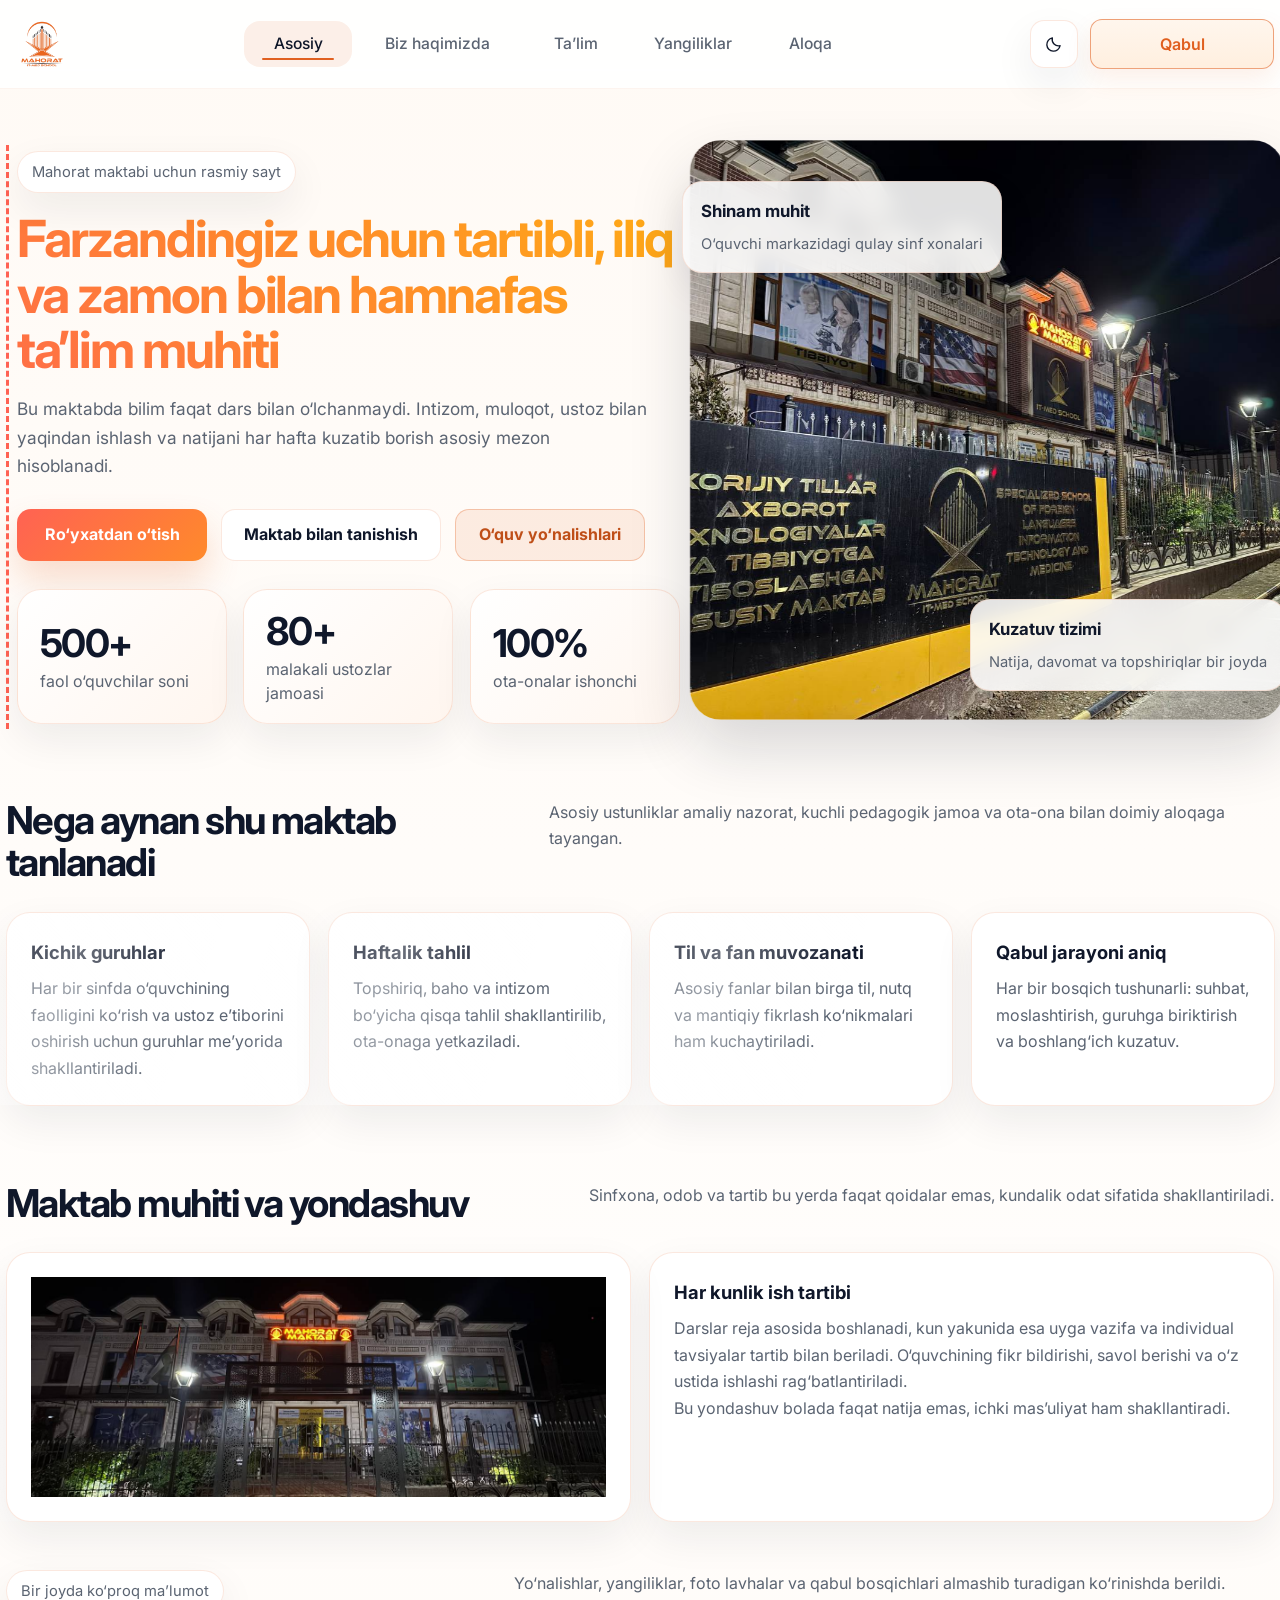
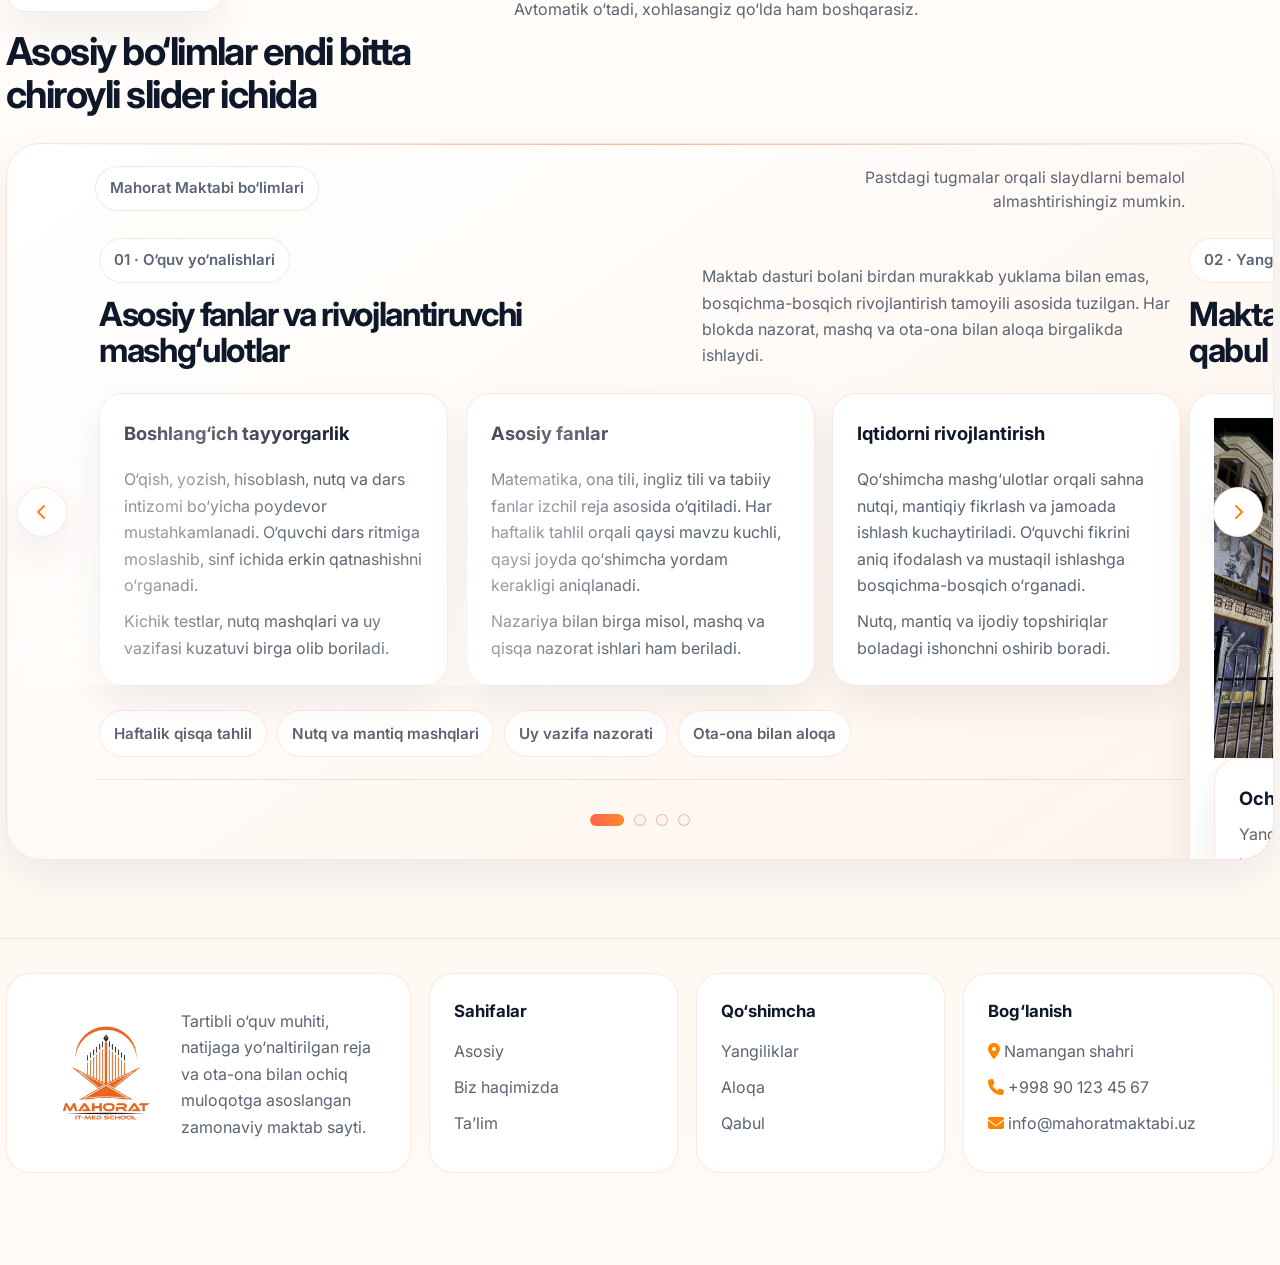
==== commit 63b4c129: "x" ====
--- a/index.html
+++ b/index.html
@@ -345,7 +345,7 @@
       <div class="oyoq-panjarasi">
         <div class="oyoq-ustun salomcha">
           <img src="img/mahorat-logo-no-BG.png" alt="">
-          <p>Tartibli o‘quv muhiti, natijaga yo‘naltirilgan reja va ota-ona bilan ochiq muloqotga asoslangan zamonaviy
+          <p style="margin-top: 10px;">Tartibli o‘quv muhiti, natijaga yo‘naltirilgan reja va ota-ona bilan ochiq muloqotga asoslangan zamonaviy
             maktab sayti.</p>
         </div>
         <div class="oyoq-ustun">
@@ -368,9 +368,12 @@
           <strong>Bog‘lanish</strong>
           <ul>
             <li><a href="https://www.google.com/maps/search/?api=1&query=Namangan+shahri" target="_blank"
-                rel="noopener"><i class="fa-solid fa-location-dot" style="color: rgb(255, 133, 0);"></i>  Namangan shahri</a></li>
-            <li><a href="tel:+998901234567"><i class="fa-solid fa-phone" style="color: rgb(255, 133, 0);"></i> +998 90 123 45 67</a></li>
-            <li><a href="mailto:info@mahoratmaktabi.uz"><i class="fa-solid fa-envelope" style="color: rgb(255, 133, 0);"></i> info@mahoratmaktabi.uz</a></li>
+                rel="noopener"><i class="fa-solid fa-location-dot" style="color: rgb(255, 133, 0);"></i> Namangan
+                shahri</a></li>
+            <li><a href="tel:+998901234567"><i class="fa-solid fa-phone" style="color: rgb(255, 133, 0);"></i> +998 90
+                123 45 67</a></li>
+            <li><a href="mailto:info@mahoratmaktabi.uz"><i class="fa-solid fa-envelope"
+                  style="color: rgb(255, 133, 0);"></i> info@mahoratmaktabi.uz</a></li>
           </ul>
         </div>
       </div>
--- a/uslub.css
+++ b/uslub.css
@@ -100,12 +100,13 @@
 .gme-generated-link {
   display: none !important;
 }
-.map{
+
+.map {
   width: 100%;
   height: auto;
   display: flex;
   justify-content: space-around;
-  
+
 }
 
 
@@ -117,13 +118,16 @@
   backdrop-filter: blur(14px);
   border-bottom: 1px solid rgba(224, 96, 32, 0.07);
 }
-.texth2{
+
+.texth2 {
   width: 100%;
 }
-.maplar h1{
+
+.maplar h1 {
   margin-left: 240px;
 }
-.h1loc{
+
+.h1loc {
   display: flex;
 }
 
@@ -385,6 +389,18 @@
   border: 1px solid var(--chiziq);
   background: var(--fon-ikkinchi);
   color: var(--matn);
+}
+.yorqin-tugma:hover, 
+.yorqin-tugma:focus {
+  animation: pulse 1s;
+  box-shadow: 0 0 0 1em transparent;
+}
+
+@keyframes pulse {
+  0% { box-shadow: 0 0 0 0 var(--grad-2); }
+}
+.toq-tugma:hover, .xabar-tugma:hover{
+  box-shadow: rgba(0, 0, 0, 0.16) 0px 10px 36px 0px, rgba(0, 0, 0, 0.06) 0px 0px 0px 1px;
 }
 
 .xabar-tugma {
@@ -1107,6 +1123,7 @@
 
 [data-jonlanish].korindi {
   opacity: 1;
+  transform: translateY(0) scale(1);
 }
 
 .sahifa-boshi.siljidi {
@@ -1271,7 +1288,7 @@
 [data-jonlanish].korindi {
   opacity: 1;
   filter: blur(0);
-  
+  transform: translate3d(0, 0, 0) scale(1);
 }
 
 .qahramon-badge,
@@ -1313,13 +1330,10 @@
 }
 
 .oyoq-ustun img {
-  width: 120px;
+  width: 150px;
   display: flex;
 }
 
-.korindi {
-  align-items: center;
-}
 
 .salomcha {
   display: flex;
@@ -1847,9 +1861,12 @@
   }
 }
 
-/* ===== 2026-04 final cleanup ===== */
+
 body {
   overflow-x: hidden;
+}
+.foto-galereya-slider, .rasmli-karta{
+  z-index: 999;
 }
 
 .bolim,
@@ -2915,7 +2932,7 @@
   width: 100%;
 }
 
-.filial-bosh > div {
+.filial-bosh>div {
   width: 100%;
   display: flex;
   flex-direction: column;
@@ -3097,3 +3114,827 @@
     min-height: 280px;
   }
 }
+/* ===== 2026-04-15 nav + mobile overlap hotfix ===== */
+.korindi {
+  align-items: normal !important;
+}
+
+.logo-qismi,
+.ong-amallar,
+.menu-tugma,
+.havolalar {
+  min-width: 0;
+}
+
+@media (max-width: 1080px) and (min-width: 841px) {
+  .sayyoh-nav {
+    flex-wrap: nowrap;
+    gap: 10px;
+  }
+
+  .logo-qismi img {
+    width: 60px;
+    height: 60px;
+  }
+
+  .havolalar {
+    flex: 1 1 auto;
+    gap: 2px;
+  }
+
+  .havolalar li,
+  .havolalar li.uzun {
+    min-width: auto;
+  }
+
+  .havolalar a {
+    padding: 0 12px;
+    font-size: .93rem;
+    white-space: nowrap;
+  }
+
+  .havolalar a::after {
+    left: 12px;
+    right: 12px;
+  }
+
+  .ong-amallar {
+    flex: 0 0 auto;
+    min-width: auto;
+    gap: 10px;
+  }
+
+  .aloqa-tugma {
+    width: 150px;
+    flex: 0 0 150px;
+  }
+}
+
+@media (max-width: 840px) {
+  .yuqori-qism {
+    min-height: 78px;
+    padding: 10px 0;
+  }
+
+  .sayyoh-nav {
+    display: grid;
+    grid-template-columns: auto minmax(0, 1fr) auto;
+    align-items: center;
+    gap: 10px;
+  }
+
+  .logo-qismi {
+    grid-column: 1;
+    grid-row: 1;
+    justify-self: start;
+  }
+
+  .logo-qismi img {
+    width: 52px;
+    height: 52px;
+  }
+
+  .ong-amallar {
+    grid-column: 2;
+    grid-row: 1;
+    width: 100%;
+    margin-left: 0;
+    min-width: 0;
+    display: flex;
+    align-items: center;
+    justify-content: flex-end;
+    gap: 10px;
+  }
+
+  .mavzu-tugma {
+    width: 42px;
+    height: 42px;
+    flex: 0 0 42px;
+  }
+
+  .aloqa-tugma {
+    height: 48px;
+    width: auto;
+    min-width: 120px;
+    max-width: 220px;
+    flex: 1 1 180px;
+    padding: 0 16px;
+    white-space: nowrap;
+  }
+
+  .menu-tugma {
+    display: flex;
+    grid-column: 3;
+    grid-row: 1;
+    order: unset;
+    justify-self: end;
+    align-self: center;
+    width: 42px;
+    height: 42px;
+    margin-left: 0;
+  }
+
+  .havolalar {
+    grid-column: 1 / -1;
+    grid-row: 2;
+    width: 100%;
+    margin-top: 6px;
+    padding-inline: 0;
+    border-radius: 18px;
+    background: color-mix(in srgb, var(--fon-ikkinchi) 96%, transparent);
+    border: 1px solid var(--chiziq);
+    box-shadow: none;
+  }
+
+  html[data-mavzu='tungi'] .havolalar {
+    background: rgba(12, 20, 33, 0.94);
+  }
+
+  .havolalar.ochiq {
+    padding: 8px;
+  }
+
+  .havolalar li,
+  .havolalar li.uzun {
+    width: 100%;
+    min-width: 0;
+    height: auto;
+  }
+
+  .havolalar a {
+    min-height: 46px;
+    justify-content: flex-start;
+    padding: 0 16px;
+  }
+
+  .havolalar a::after {
+    left: 16px;
+    right: 16px;
+    width: auto;
+  }
+
+  .qahramon-rasm .asosiy-rasm,
+  .ichki-qahramon-rasm img,
+  .foto-katta-slayd,
+  .foto-katta-slayd.faol,
+  .galereya-karta img,
+  .yangilik-karta img,
+  .rasmli-karta img {
+    transform: none !important;
+  }
+
+  [data-jonlanish],
+  [data-jonlanish].korindi {
+    opacity: 1 !important;
+    filter: none !important;
+    transform: none !important;
+    transition: none !important;
+  }
+
+  .stat-karta:hover,
+  .oddiy-karta:hover,
+  .yangilik-karta:hover,
+  .ustun-karta:hover,
+  .bosqich-karta:hover,
+  .fikr-karta:hover,
+  .aloqa-karta:hover,
+  .foydali-karta:hover,
+  .galereya-karta:hover,
+  .qadam-karta:hover,
+  .savol-karta:hover,
+  .dastur-karta:hover,
+  .tarix-karta:hover,
+  .jamoa-karta:hover,
+  .qabul-karta:hover,
+  .jadval:hover,
+  .filial-amallar a:hover,
+  .slayder-tugma:hover,
+  .mavzu-tugma:hover,
+  .aloqa-tugma:hover,
+  .toq-tugma:hover,
+  .yorqin-tugma:hover,
+  .xabar-tugma:hover {
+    transform: none !important;
+  }
+
+  .galereya-karta:hover img,
+  .yangilik-karta:hover img,
+  .rasmli-karta:hover img {
+    transform: none !important;
+  }
+
+  .filial-karta,
+  .oddiy-karta,
+  .yangilik-karta,
+  .ustun-karta,
+  .qadam-karta,
+  .qabul-karta,
+  .savol-karta,
+  .aloqa-karta,
+  .dastur-karta,
+  .jamoa-karta,
+  .tarix-karta,
+  .bosqich-karta,
+  .fikr-karta,
+  .foydali-karta,
+  .galereya-karta {
+    position: relative;
+    overflow: hidden;
+  }
+
+  .filial-karta__ust,
+  .foto-katta-matn,
+  .oddiy-karta,
+  .yangilik-karta .oddiy-karta {
+    position: relative;
+    z-index: 1;
+  }
+}
+
+@media (max-width: 560px) {
+  .sayyoh-nav {
+    gap: 8px;
+  }
+
+  .ong-amallar {
+    gap: 8px;
+  }
+
+  .aloqa-tugma {
+    min-width: 0;
+    flex-basis: 0;
+  }
+}
+
+
+/* ===== aloqa sahifa layout fix ===== */
+.aloqa-sahifa .bolim-boshi {
+  display: grid;
+  grid-template-columns: minmax(0, 1.08fr) minmax(300px, .92fr);
+  align-items: end;
+  gap: 22px 28px;
+}
+
+.aloqa-sahifa .bolim-boshi > div {
+  min-width: 0;
+}
+
+.aloqa-sahifa .bolim-boshi p {
+  margin: 0;
+  max-width: 48ch;
+  justify-self: end;
+  text-align: left;
+  font-size: 1rem;
+  line-height: 1.68;
+}
+
+.aloqa-sahifa .aloqa-panjarasi,
+.aloqa-sahifa .qadam-panjarasi,
+.aloqa-sahifa .savol-panjarasi {
+  align-items: stretch;
+}
+
+.aloqa-sahifa .aloqa-karta,
+.aloqa-sahifa .qabul-karta,
+.aloqa-sahifa .savol-karta {
+  min-height: 142px;
+  height: 100%;
+  padding: 26px 24px;
+  display: flex;
+  flex-direction: column;
+  justify-content: flex-start;
+  gap: 8px;
+}
+
+.aloqa-sahifa .qabul-karta {
+  min-height: 152px;
+}
+
+.aloqa-sahifa .aloqa-karta strong,
+.aloqa-sahifa .qabul-karta strong,
+.aloqa-sahifa .savol-karta strong {
+  margin-bottom: 0;
+  line-height: 1.3;
+}
+
+.aloqa-sahifa .aloqa-karta p,
+.aloqa-sahifa .qabul-karta p,
+.aloqa-sahifa .savol-karta p {
+  margin: 0;
+  line-height: 1.72;
+}
+
+.aloqa-sahifa .aloqa-karta a,
+.aloqa-sahifa .qabul-karta a,
+.aloqa-sahifa .savol-karta a {
+  word-break: break-word;
+}
+
+@media (max-width: 980px) {
+  .aloqa-sahifa .bolim-boshi {
+    grid-template-columns: 1fr;
+    align-items: start;
+    gap: 10px;
+  }
+
+  .aloqa-sahifa .bolim-boshi p {
+    justify-self: start;
+    max-width: 62ch;
+  }
+}
+
+@media (max-width: 840px) {
+  .aloqa-sahifa .aloqa-karta,
+  .aloqa-sahifa .qabul-karta,
+  .aloqa-sahifa .savol-karta {
+    min-height: 0;
+    padding: 22px 20px;
+  }
+}
+
+
+/* ===== ultra-wide responsive qo'shimcha: bitta css ichida ===== */
+@media (min-width: 1800px) {
+  .konteyner {
+    width: min(1760px, calc(100% - 88px));
+  }
+
+  .yuqori-qism {
+    min-height: 96px;
+  }
+
+  .logo-qismi img {
+    width: 80px;
+    height: 80px;
+  }
+
+  .havolalar {
+    gap: 10px;
+  }
+
+  .havolalar li {
+    min-width: 122px;
+    height: 50px;
+  }
+
+  .havolalar li.uzun {
+    min-width: 174px;
+  }
+
+  .havolalar a {
+    font-size: 1.02rem;
+    padding: 0 20px;
+  }
+
+  .mavzu-tugma {
+    width: 52px;
+    height: 52px;
+  }
+
+  .aloqa-tugma {
+    width: 206px;
+    height: 54px;
+  }
+
+  .qahramon {
+    padding: 72px 0 42px;
+  }
+
+  .qahramon-panjarasi,
+  .ichki-qahramon-panjarasi {
+    gap: 34px;
+  }
+
+  .qahramon h1 {
+    width: min(860px, 100%);
+    font-size: clamp(3.3rem, 3.4vw, 5rem);
+  }
+
+  .qahramon p,
+  .ichki-qahramon p,
+  .bolim-boshi p {
+    font-size: 1.14rem;
+  }
+
+  .tugmalar-qatori {
+    gap: 16px;
+    margin-top: 32px;
+  }
+
+  .toq-tugma,
+  .yorqin-tugma,
+  .xabar-tugma {
+    min-width: 206px;
+    height: 56px;
+    padding: 0 24px;
+  }
+
+  .qisqa-statlar {
+    gap: 18px;
+    margin-top: 32px;
+  }
+
+  .stat-karta {
+    padding: 22px 22px 20px;
+  }
+
+  .stat-karta strong {
+    font-size: 2.15rem;
+  }
+
+  .qahramon-rasm .asosiy-rasm {
+    min-height: 660px;
+    border-radius: 34px;
+  }
+
+  .ustma-karta {
+    padding: 18px 20px;
+  }
+
+  .ustma-karta strong {
+    font-size: 1.1rem;
+  }
+
+  .ustma-karta span {
+    font-size: 0.98rem;
+  }
+
+  .bolim {
+    padding: 54px 0;
+  }
+
+  .bolim-boshi {
+    margin-bottom: 28px;
+    gap: 24px;
+  }
+
+  .bolim-boshi h2,
+  .ichki-qahramon h1,
+  .filial-karta h3 {
+    font-size: clamp(2.35rem, 2.35vw, 3.45rem);
+  }
+
+  .uchlik-panjarasi,
+  .tortlik-panjarasi,
+  .ikkilik-panjarasi,
+  .yangilik-panjarasi,
+  .galereya-panjarasi,
+  .dastur-panjarasi,
+  .jamoa-panjarasi,
+  .savol-panjarasi,
+  .aloqa-panjarasi,
+  .qadam-panjarasi,
+  .bosqich-panjarasi,
+  .filial-panjarasi {
+    gap: 22px;
+  }
+
+  .oddiy-karta,
+  .yangilik-karta,
+  .ustun-karta,
+  .bosqich-karta,
+  .fikr-karta,
+  .aloqa-karta,
+  .foydali-karta,
+  .qadam-karta,
+  .savol-karta,
+  .dastur-karta,
+  .tarix-karta,
+  .jamoa-karta,
+  .qabul-karta {
+    padding: 28px;
+  }
+
+  .oddiy-karta strong,
+  .yangilik-karta strong,
+  .ustun-karta strong,
+  .bosqich-karta strong,
+  .fikr-karta strong,
+  .aloqa-karta strong,
+  .foydali-karta strong,
+  .qadam-karta strong,
+  .savol-karta strong,
+  .dastur-karta strong,
+  .tarix-karta strong,
+  .jamoa-karta strong,
+  .qabul-karta strong,
+  .galereya-sarlavha {
+    font-size: 1.24rem;
+  }
+
+  .rasmli-karta img,
+  .yangilik-karta img {
+    height: 260px;
+  }
+
+  .galereya-karta img {
+    height: 320px;
+  }
+
+  .ichki-qahramon {
+    padding: 64px 0 24px;
+  }
+
+  .ichki-qahramon-rasm img {
+    min-height: 520px;
+    border-radius: 32px;
+  }
+
+  .filial-karta {
+    padding: 22px;
+    border-radius: 34px;
+  }
+
+  .filial-karta p {
+    font-size: 1.06rem;
+  }
+
+  .filial-xarita,
+  .filial-xarita iframe {
+    min-height: 400px;
+  }
+
+  .oyoq-ichki {
+    padding: 42px 0 26px;
+  }
+
+  .oyoq-ustun strong {
+    font-size: 1.12rem;
+  }
+}
+
+@media (min-width: 2400px) {
+  .konteyner {
+    width: min(2080px, calc(100% - 110px));
+  }
+
+  .yuqori-qism {
+    min-height: 104px;
+  }
+
+  .logo-qismi img {
+    width: 88px;
+    height: 88px;
+  }
+
+  .havolalar li {
+    min-width: 132px;
+    height: 54px;
+  }
+
+  .havolalar li.uzun {
+    min-width: 188px;
+  }
+
+  .havolalar a {
+    font-size: 1.08rem;
+    padding: 0 24px;
+  }
+
+  .mavzu-tugma {
+    width: 56px;
+    height: 56px;
+  }
+
+  .aloqa-tugma {
+    width: 224px;
+    height: 58px;
+  }
+
+  .qahramon {
+    padding: 84px 0 48px;
+  }
+
+  .qahramon-panjarasi,
+  .ichki-qahramon-panjarasi {
+    gap: 42px;
+  }
+
+  .qahramon h1 {
+    width: min(980px, 100%);
+    font-size: clamp(3.9rem, 3.3vw, 5.9rem);
+  }
+
+  .qahramon p,
+  .ichki-qahramon p,
+  .bolim-boshi p {
+    font-size: 1.2rem;
+  }
+
+  .toq-tugma,
+  .yorqin-tugma,
+  .xabar-tugma {
+    min-width: 220px;
+    height: 60px;
+    font-size: 1.02rem;
+  }
+
+  .stat-karta {
+    padding: 24px 24px 22px;
+  }
+
+  .stat-karta strong {
+    font-size: 2.35rem;
+  }
+
+  .stat-karta span {
+    font-size: 1rem;
+  }
+
+  .qahramon-rasm .asosiy-rasm {
+    min-height: 760px;
+    border-radius: 38px;
+  }
+
+  .ustma-karta {
+    padding: 20px 22px;
+    border-radius: 22px;
+  }
+
+  .bolim {
+    padding: 62px 0;
+  }
+
+  .bolim-boshi h2,
+  .ichki-qahramon h1,
+  .filial-karta h3 {
+    font-size: clamp(2.6rem, 2.2vw, 3.8rem);
+  }
+
+  .uchlik-panjarasi,
+  .tortlik-panjarasi,
+  .ikkilik-panjarasi,
+  .yangilik-panjarasi,
+  .galereya-panjarasi,
+  .dastur-panjarasi,
+  .jamoa-panjarasi,
+  .savol-panjarasi,
+  .aloqa-panjarasi,
+  .qadam-panjarasi,
+  .bosqich-panjarasi,
+  .filial-panjarasi {
+    gap: 26px;
+  }
+
+  .oddiy-karta,
+  .yangilik-karta,
+  .ustun-karta,
+  .bosqich-karta,
+  .fikr-karta,
+  .aloqa-karta,
+  .foydali-karta,
+  .qadam-karta,
+  .savol-karta,
+  .dastur-karta,
+  .tarix-karta,
+  .jamoa-karta,
+  .qabul-karta {
+    padding: 32px;
+    border-radius: 28px;
+  }
+
+  .oddiy-karta strong,
+  .yangilik-karta strong,
+  .ustun-karta strong,
+  .bosqich-karta strong,
+  .fikr-karta strong,
+  .aloqa-karta strong,
+  .foydali-karta strong,
+  .qadam-karta strong,
+  .savol-karta strong,
+  .dastur-karta strong,
+  .tarix-karta strong,
+  .jamoa-karta strong,
+  .qabul-karta strong,
+  .galereya-sarlavha {
+    font-size: 1.32rem;
+  }
+
+  .rasmli-karta img,
+  .yangilik-karta img {
+    height: 290px;
+  }
+
+  .galereya-karta img {
+    height: 360px;
+  }
+
+  .ichki-qahramon {
+    padding: 74px 0 28px;
+  }
+
+  .ichki-qahramon-rasm img {
+    min-height: 600px;
+    border-radius: 36px;
+  }
+
+  .filial-karta {
+    padding: 26px;
+    border-radius: 36px;
+  }
+
+  .filial-karta p {
+    max-width: 64ch;
+    font-size: 1.1rem;
+  }
+
+  .filial-xarita,
+  .filial-xarita iframe {
+    min-height: 460px;
+  }
+
+  .oyoq-ichki {
+    padding: 48px 0 30px;
+  }
+}
+
+@media (min-width: 3600px) {
+  .konteyner {
+    width: min(2920px, calc(100% - 160px));
+  }
+
+  .qahramon {
+    padding: 104px 0 60px;
+  }
+
+  .qahramon h1 {
+    width: min(1180px, 100%);
+    font-size: clamp(4.8rem, 3.1vw, 7rem);
+  }
+
+  .qahramon p,
+  .ichki-qahramon p,
+  .bolim-boshi p {
+    font-size: 1.28rem;
+  }
+
+  .qahramon-rasm .asosiy-rasm {
+    min-height: 940px;
+  }
+
+  .stat-karta strong {
+    font-size: 2.7rem;
+  }
+
+  .bolim {
+    padding: 74px 0;
+  }
+
+  .bolim-boshi h2,
+  .ichki-qahramon h1,
+  .filial-karta h3 {
+    font-size: clamp(3rem, 2vw, 4.4rem);
+  }
+
+  .oddiy-karta,
+  .yangilik-karta,
+  .ustun-karta,
+  .bosqich-karta,
+  .fikr-karta,
+  .aloqa-karta,
+  .foydali-karta,
+  .qadam-karta,
+  .savol-karta,
+  .dastur-karta,
+  .tarix-karta,
+  .jamoa-karta,
+  .qabul-karta {
+    padding: 38px;
+    border-radius: 32px;
+  }
+
+  .oddiy-karta strong,
+  .yangilik-karta strong,
+  .ustun-karta strong,
+  .bosqich-karta strong,
+  .fikr-karta strong,
+  .aloqa-karta strong,
+  .foydali-karta strong,
+  .qadam-karta strong,
+  .savol-karta strong,
+  .dastur-karta strong,
+  .tarix-karta strong,
+  .jamoa-karta strong,
+  .qabul-karta strong,
+  .galereya-sarlavha {
+    font-size: 1.5rem;
+  }
+
+  .rasmli-karta img,
+  .yangilik-karta img {
+    height: 360px;
+  }
+
+  .galereya-karta img {
+    height: 430px;
+  }
+
+  .ichki-qahramon-rasm img {
+    min-height: 760px;
+  }
+
+  .filial-xarita,
+  .filial-xarita iframe {
+    min-height: 600px;
+  }
+}
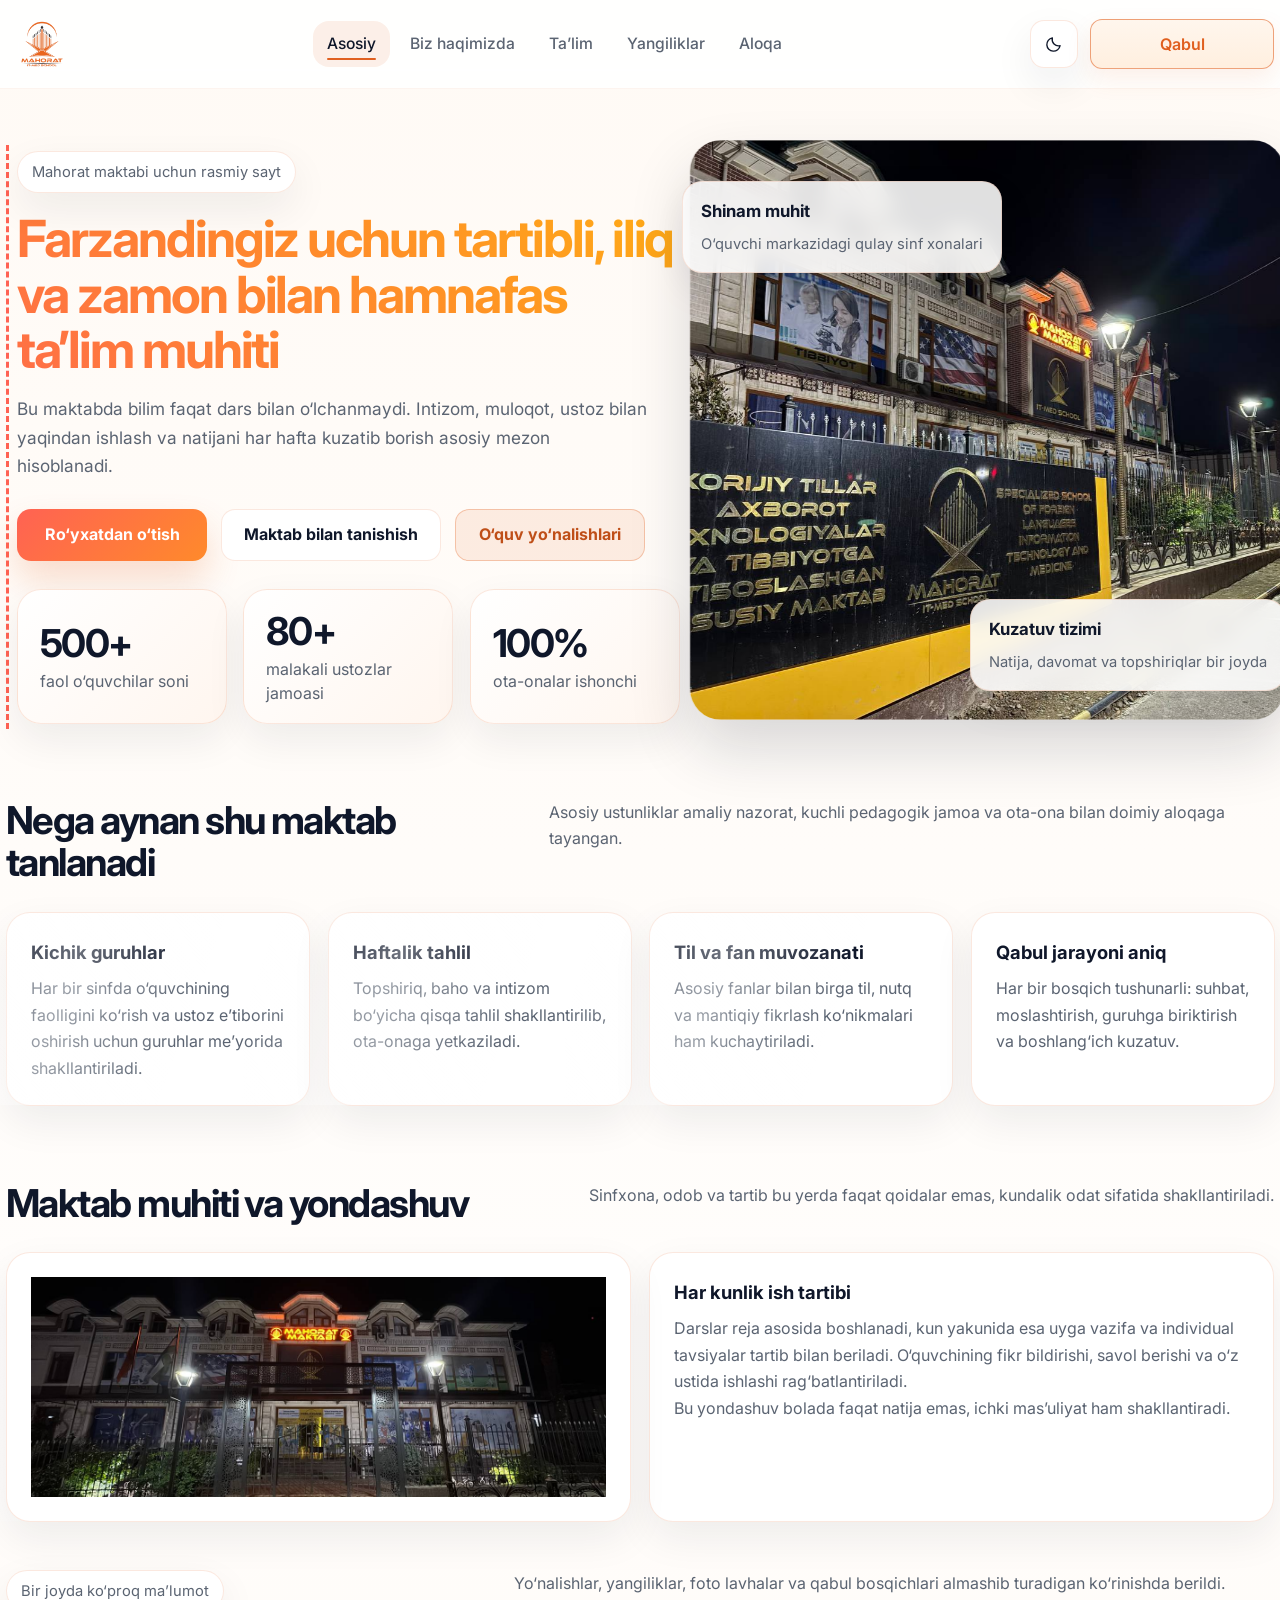
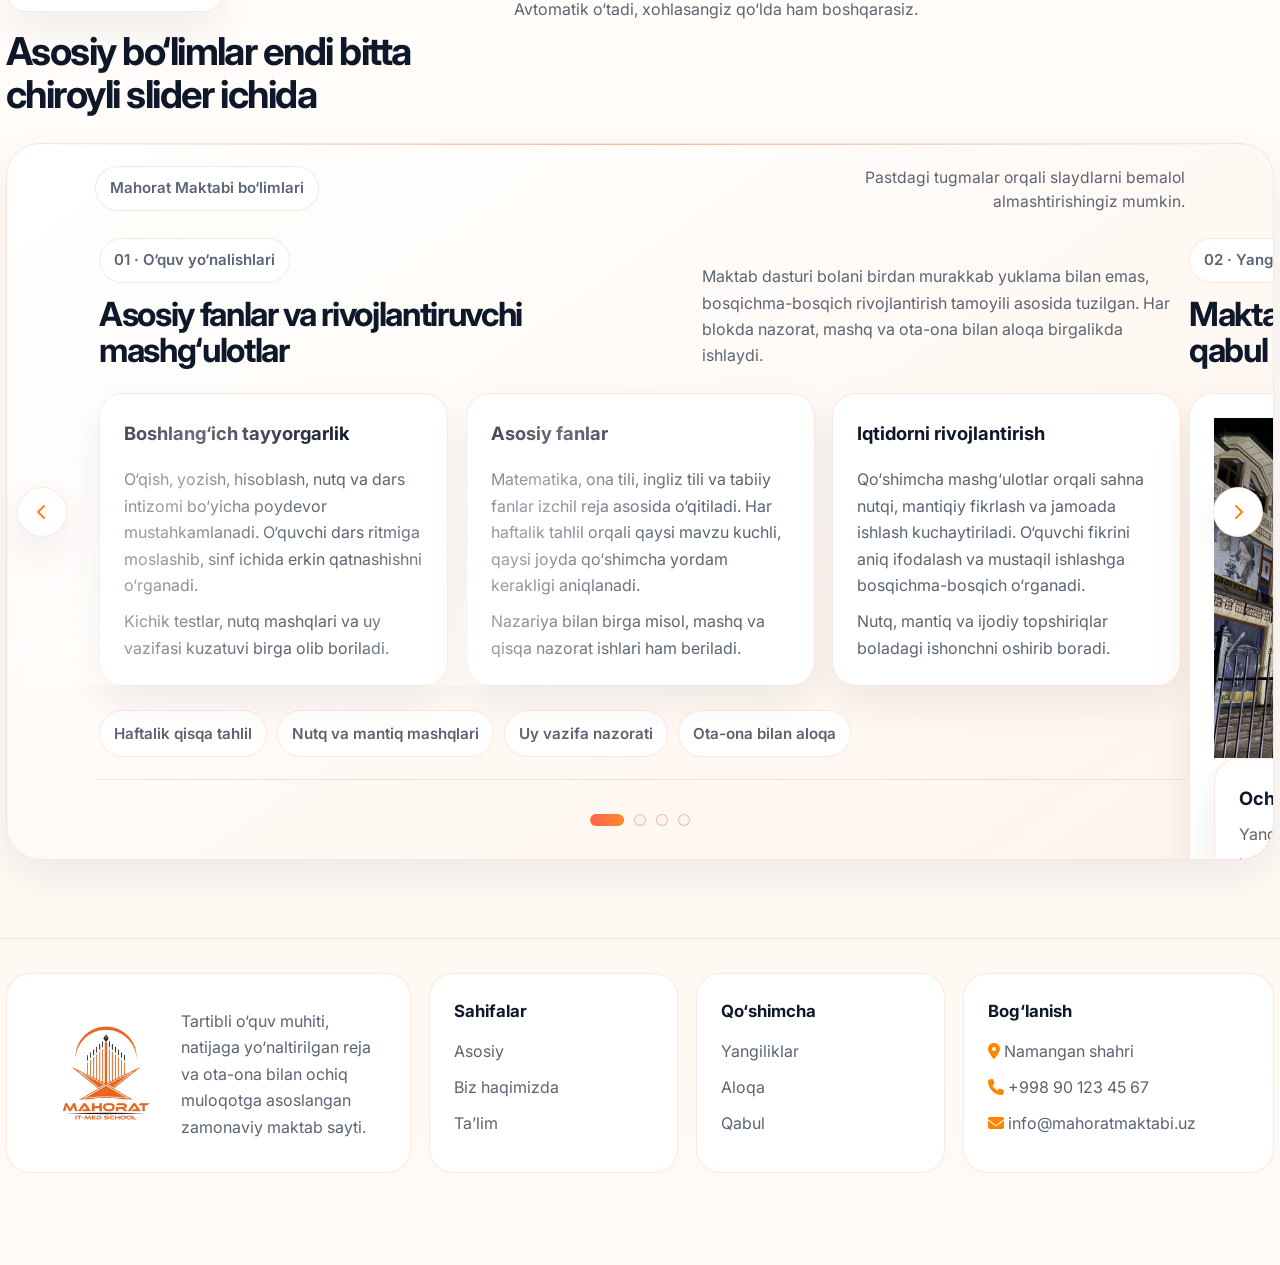
==== commit 815bb370: "hi" ====
--- a/index.html
+++ b/index.html
@@ -10,7 +10,7 @@
   <link rel="stylesheet" href="uslub.css">
 </head>
 
-<body>
+<body class="bosh-sahifa">
   <div class="yuklanish-ekrani" aria-hidden="true">
     <div class="yuklanish-ichki">
       <img src="img/mahorat-logo-no-BG.png" alt="" class="yuklanish-logo">
--- a/uslub.css
+++ b/uslub.css
@@ -113,7 +113,7 @@
 .sahifa-boshi {
   position: sticky;
   top: 0;
-  z-index: 50;
+  z-index: 5000;
   background: color-mix(in srgb, var(--fon-ikkinchi) 88%, transparent);
   backdrop-filter: blur(14px);
   border-bottom: 1px solid rgba(224, 96, 32, 0.07);
@@ -3938,3 +3938,396 @@
     min-height: 600px;
   }
 }
+
+
+/* ===== 2026-04-15 yakuniy responsive polish ===== */
+.sayyoh-nav,
+.havolalar,
+.ong-amallar,
+.logo-qismi {
+  min-width: 0;
+}
+
+.ong-amallar {
+  display: flex;
+  align-items: center;
+  gap: 12px;
+}
+
+.bosh-sahifa .qahramon-matn [data-kirish] {
+  animation: none !important;
+  opacity: 1 !important;
+  transform: none !important;
+}
+
+.yangilik-karta .oddiy-karta,
+.rasmli-karta,
+.oddiy-karta,
+.ustun-karta,
+.aloqa-karta,
+.qabul-karta,
+.savol-karta,
+.dastur-karta,
+.jamoa-karta,
+.tarix-karta,
+.bosqich-karta,
+.foydali-karta,
+.galereya-karta,
+.filial-karta {
+  min-width: 0;
+}
+
+@media (min-width: 1081px) {
+  .sayyoh-nav {
+    display: flex !important;
+    flex-wrap: nowrap;
+    align-items: center;
+    gap: 18px;
+  }
+
+  .logo-qismi {
+    flex: 0 0 auto;
+    justify-content: flex-start;
+    margin-right: 2px;
+  }
+
+  .havolalar {
+    flex: 1 1 auto;
+    justify-content: flex-end;
+    flex-wrap: nowrap;
+    gap: 4px;
+    padding-inline: 8px;
+  }
+
+  .havolalar li,
+  .havolalar li.uzun {
+    min-width: auto;
+    flex: 0 1 auto;
+  }
+
+  .havolalar a {
+    padding: 0 14px;
+    white-space: nowrap;
+  }
+
+  .havolalar a::after {
+    left: 14px;
+    right: 14px;
+  }
+
+  .ong-amallar {
+    flex: 0 0 auto;
+    margin-left: auto;
+  }
+}
+
+@media (max-width: 1200px) {
+  .sayyoh-nav {
+    gap: 12px;
+  }
+
+  .qahramon-panjarasi,
+  .ichki-qahramon-panjarasi {
+    gap: 18px;
+  }
+
+  .qahramon-rasm .asosiy-rasm {
+    min-height: 500px;
+  }
+}
+
+@media (max-width: 1080px) {
+  .qahramon-panjarasi,
+  .ichki-qahramon-panjarasi,
+  .oyoq-panjarasi,
+  .filial-panjarasi {
+    grid-template-columns: 1fr !important;
+  }
+
+  .qahramon-matn,
+  .ichki-qahramon-matn {
+    order: 1;
+  }
+
+  .qahramon-rasm,
+  .ichki-qahramon-rasm {
+    order: 2;
+  }
+
+  .qahramon-rasm,
+  .ichki-qahramon-rasm,
+  .filial-karta,
+  .filial-xarita {
+    max-width: 100%;
+  }
+
+  .qahramon-rasm .asosiy-rasm,
+  .ichki-qahramon-rasm img {
+    min-height: 420px;
+  }
+
+  .ustma-bir {
+    left: 12px;
+    top: 12px;
+  }
+
+  .ustma-ikki {
+    right: 12px;
+    bottom: 12px;
+  }
+
+  .stat-karta:hover,
+  .oddiy-karta:hover,
+  .yangilik-karta:hover,
+  .ustun-karta:hover,
+  .bosqich-karta:hover,
+  .fikr-karta:hover,
+  .aloqa-karta:hover,
+  .foydali-karta:hover,
+  .galereya-karta:hover,
+  .qadam-karta:hover,
+  .savol-karta:hover,
+  .dastur-karta:hover,
+  .tarix-karta:hover,
+  .jamoa-karta:hover,
+  .qabul-karta:hover,
+  .jadval:hover,
+  .filial-karta:hover,
+  .filial-amallar a:hover {
+    transform: none !important;
+  }
+
+  .galereya-karta:hover img,
+  .yangilik-karta:hover img,
+  .rasmli-karta:hover img {
+    transform: none !important;
+  }
+}
+
+@media (max-width: 840px) {
+  .konteyner {
+    width: min(100%, calc(100% - 18px));
+  }
+
+  .bolim-boshi,
+  .aloqa-sahifa .bolim-boshi {
+    display: grid !important;
+    grid-template-columns: 1fr !important;
+    align-items: start;
+    gap: 12px;
+  }
+
+  .aloqa-sahifa .bolim-boshi p,
+  .bolim-boshi p {
+    justify-self: start;
+    max-width: 100%;
+  }
+
+  .ustma-karta {
+    position: static;
+    margin-top: 12px;
+  }
+
+  .qahramon-rasm .asosiy-rasm,
+  .ichki-qahramon-rasm img {
+    min-height: 320px;
+  }
+
+  .filial-karta__ust,
+  .filial-amallar,
+  .filial-xarita {
+    width: 100%;
+  }
+
+  .filial-bosh,
+  .filial-bosh > div,
+  .filial-bosh .texth2,
+  .filial-bosh h2 {
+    text-align: center;
+    justify-content: center;
+    align-items: center;
+  }
+}
+
+@media (max-width: 560px) {
+  .konteyner {
+    width: min(100%, calc(100% - 14px));
+  }
+
+  .logo-qismi img {
+    width: 48px;
+    height: 48px;
+  }
+
+  .aloqa-tugma {
+    padding: 0 14px;
+    font-size: 0.94rem;
+  }
+
+  .qahramon {
+    padding-top: 34px;
+  }
+
+  .qahramon h1,
+  .ichki-qahramon h1,
+  .bolim-boshi h2 {
+    line-height: 1.06;
+  }
+
+  .qisqa-statlar,
+  .tortlik-panjarasi,
+  .uchlik-panjarasi,
+  .ikkilik-panjarasi,
+  .yangilik-panjarasi,
+  .galereya-panjarasi,
+  .dastur-panjarasi,
+  .jamoa-panjarasi,
+  .savol-panjarasi,
+  .aloqa-panjarasi,
+  .qadam-panjarasi,
+  .bosqich-panjarasi,
+  .filial-panjarasi,
+  .oyoq-panjarasi {
+    grid-template-columns: 1fr !important;
+  }
+
+  .oddiy-karta,
+  .yangilik-karta,
+  .ustun-karta,
+  .bosqich-karta,
+  .fikr-karta,
+  .aloqa-karta,
+  .foydali-karta,
+  .qadam-karta,
+  .savol-karta,
+  .dastur-karta,
+  .tarix-karta,
+  .jamoa-karta,
+  .qabul-karta,
+  .filial-karta {
+    padding: 20px;
+  }
+
+  .filial-xarita,
+  .filial-xarita iframe {
+    min-height: 250px;
+  }
+}
+
+@media (min-width: 2000px) {
+  .konteyner {
+    width: min(1920px, calc(100% - 96px));
+  }
+
+  .qahramon-rasm .asosiy-rasm {
+    min-height: 700px;
+  }
+
+  .ichki-qahramon-rasm img {
+    min-height: 560px;
+  }
+
+  .filial-xarita,
+  .filial-xarita iframe {
+    min-height: 430px;
+  }
+}
+
+@media (min-width: 4000px) {
+  .konteyner {
+    width: min(3200px, calc(100% - 180px));
+  }
+
+  .qahramon-rasm .asosiy-rasm {
+    min-height: 980px;
+  }
+
+  .ichki-qahramon-rasm img {
+    min-height: 760px;
+  }
+
+  .filial-xarita,
+  .filial-xarita iframe {
+    min-height: 620px;
+  }
+}
+
+/* ===== 2026-04-16 desktop nav center + right actions ===== */
+@media (min-width: 841px) {
+  .sayyoh-nav {
+    display: grid !important;
+    grid-template-columns: auto minmax(0, 1fr) auto;
+    align-items: center;
+    column-gap: 18px;
+    row-gap: 0;
+    width: 100%;
+  }
+
+  .logo-qismi {
+    grid-column: 1;
+    justify-self: start;
+    margin-right: 0;
+    min-width: 0;
+  }
+
+  .havolalar {
+    grid-column: 2;
+    width: 100%;
+    flex: none;
+    display: flex;
+    align-items: center;
+    justify-content: center !important;
+    flex-wrap: nowrap;
+    gap: 6px;
+    padding-inline: 0;
+    margin: 0;
+  }
+
+  .havolalar li,
+  .havolalar li.uzun {
+    min-width: auto;
+    flex: 0 0 auto;
+  }
+
+  .havolalar a {
+    white-space: nowrap;
+  }
+
+  .ong-amallar {
+    grid-column: 3;
+    justify-self: end;
+    margin-left: 0;
+    flex: 0 0 auto;
+    gap: 12px;
+  }
+}
+
+@media (min-width: 841px) and (max-width: 1080px) {
+  .sayyoh-nav {
+    column-gap: 12px;
+  }
+
+  .logo-qismi img {
+    width: 60px;
+    height: 60px;
+  }
+
+  .havolalar {
+    gap: 2px;
+  }
+
+  .havolalar a {
+    padding: 0 12px;
+    font-size: .93rem;
+  }
+
+  .havolalar a::after {
+    left: 12px;
+    right: 12px;
+  }
+
+  .aloqa-tugma {
+    width: 150px;
+    flex: 0 0 150px;
+  }
+}
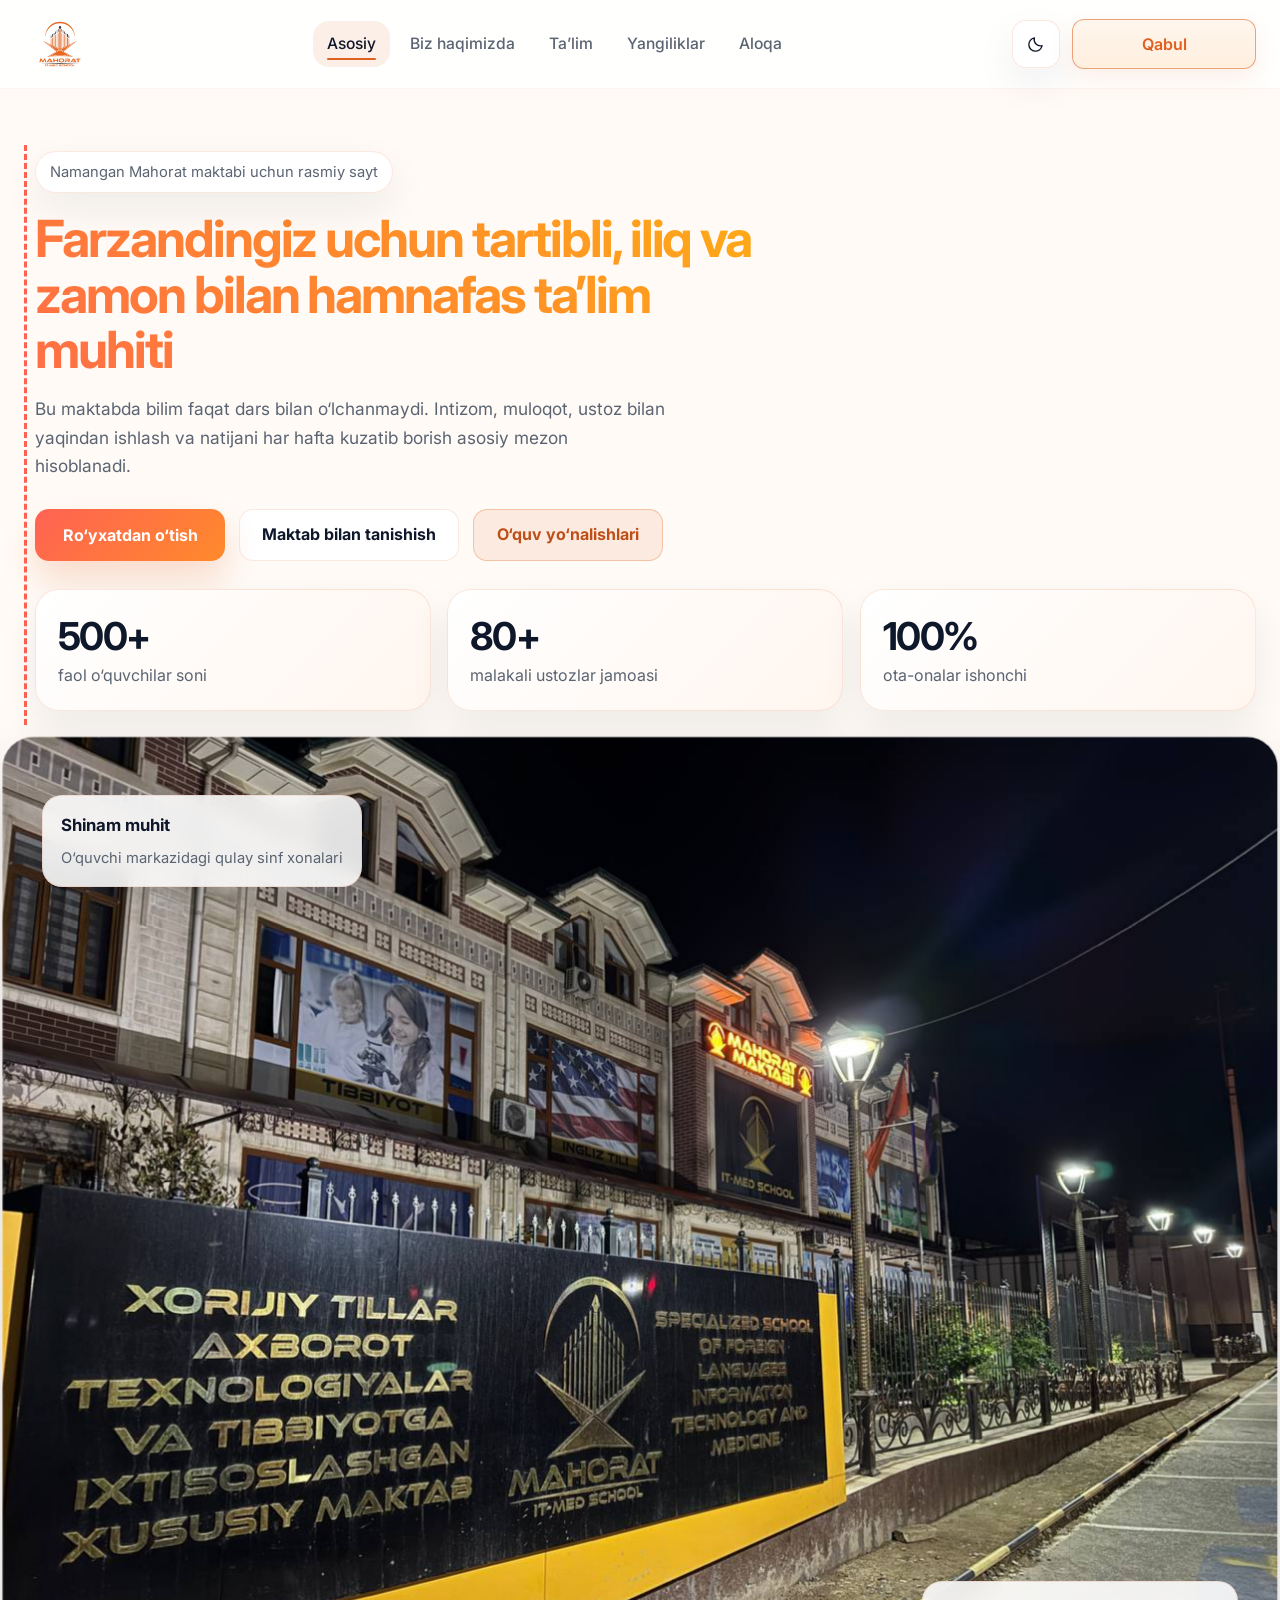
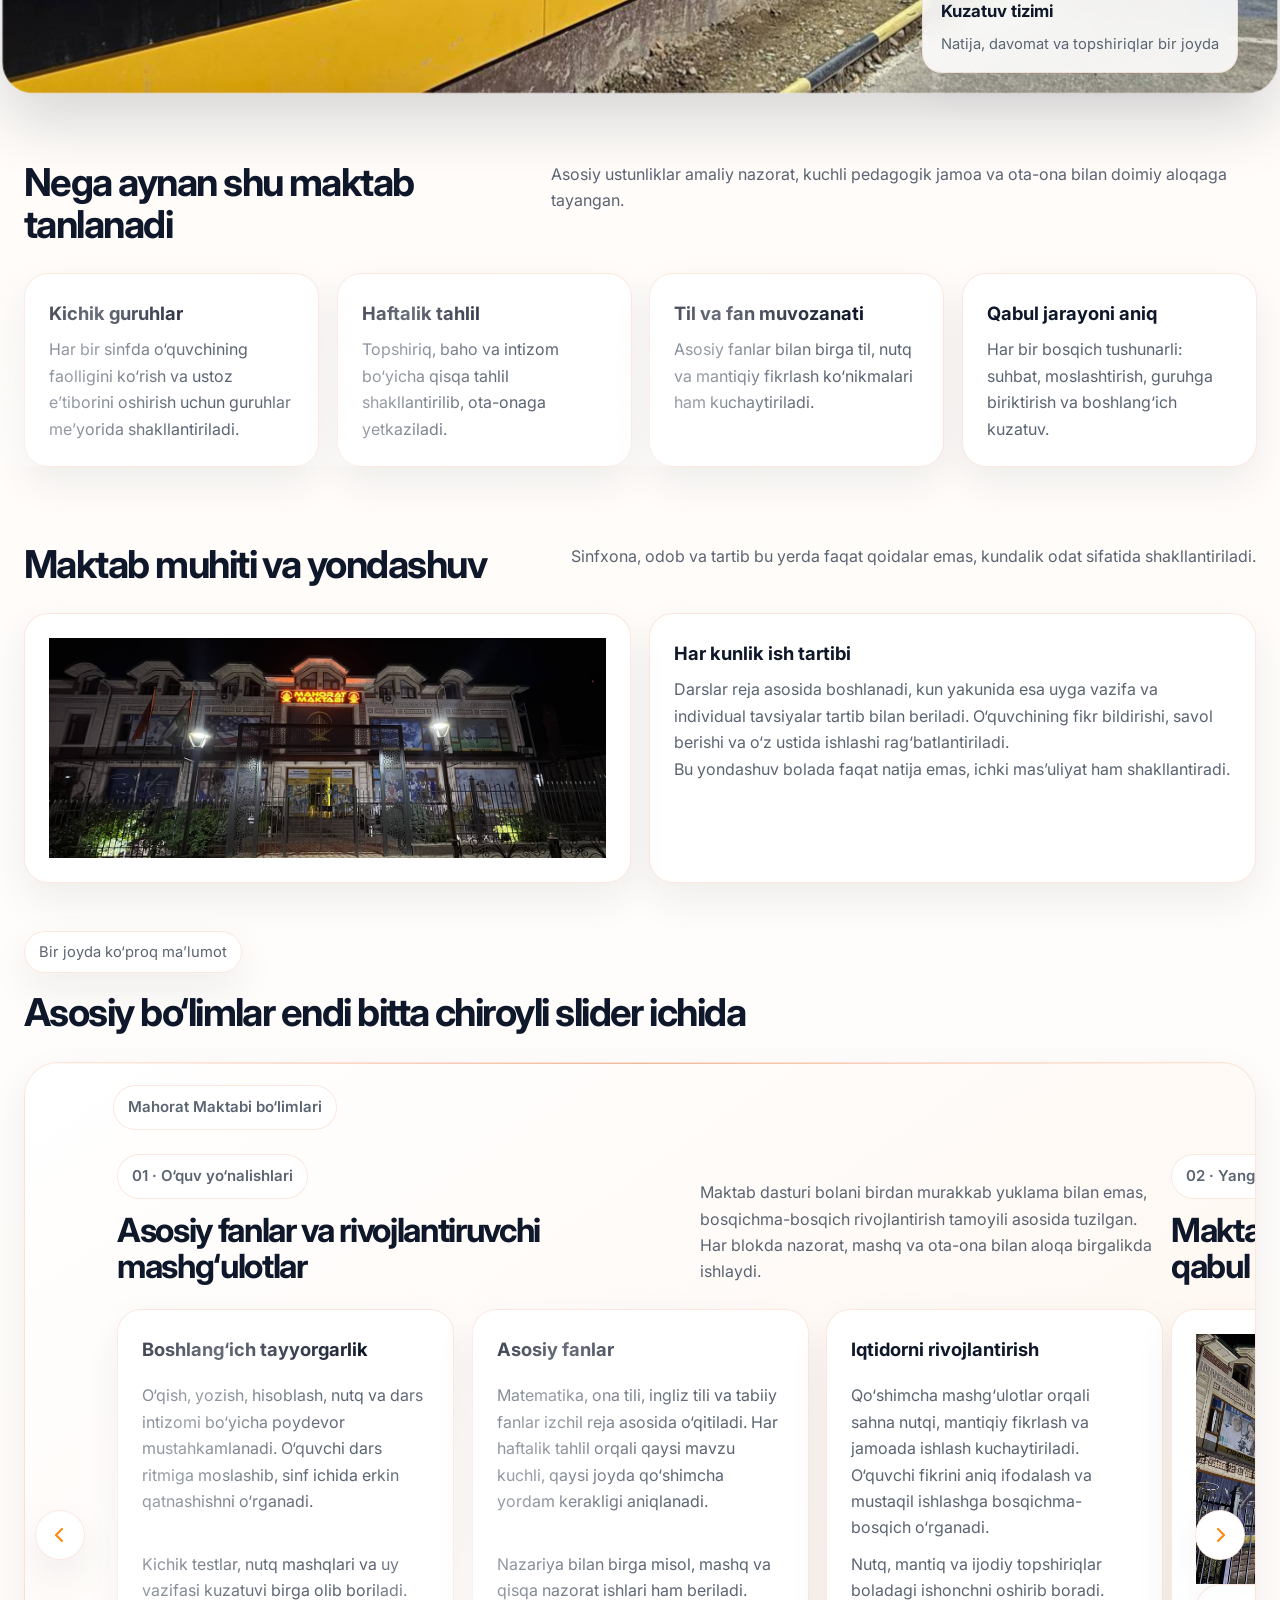
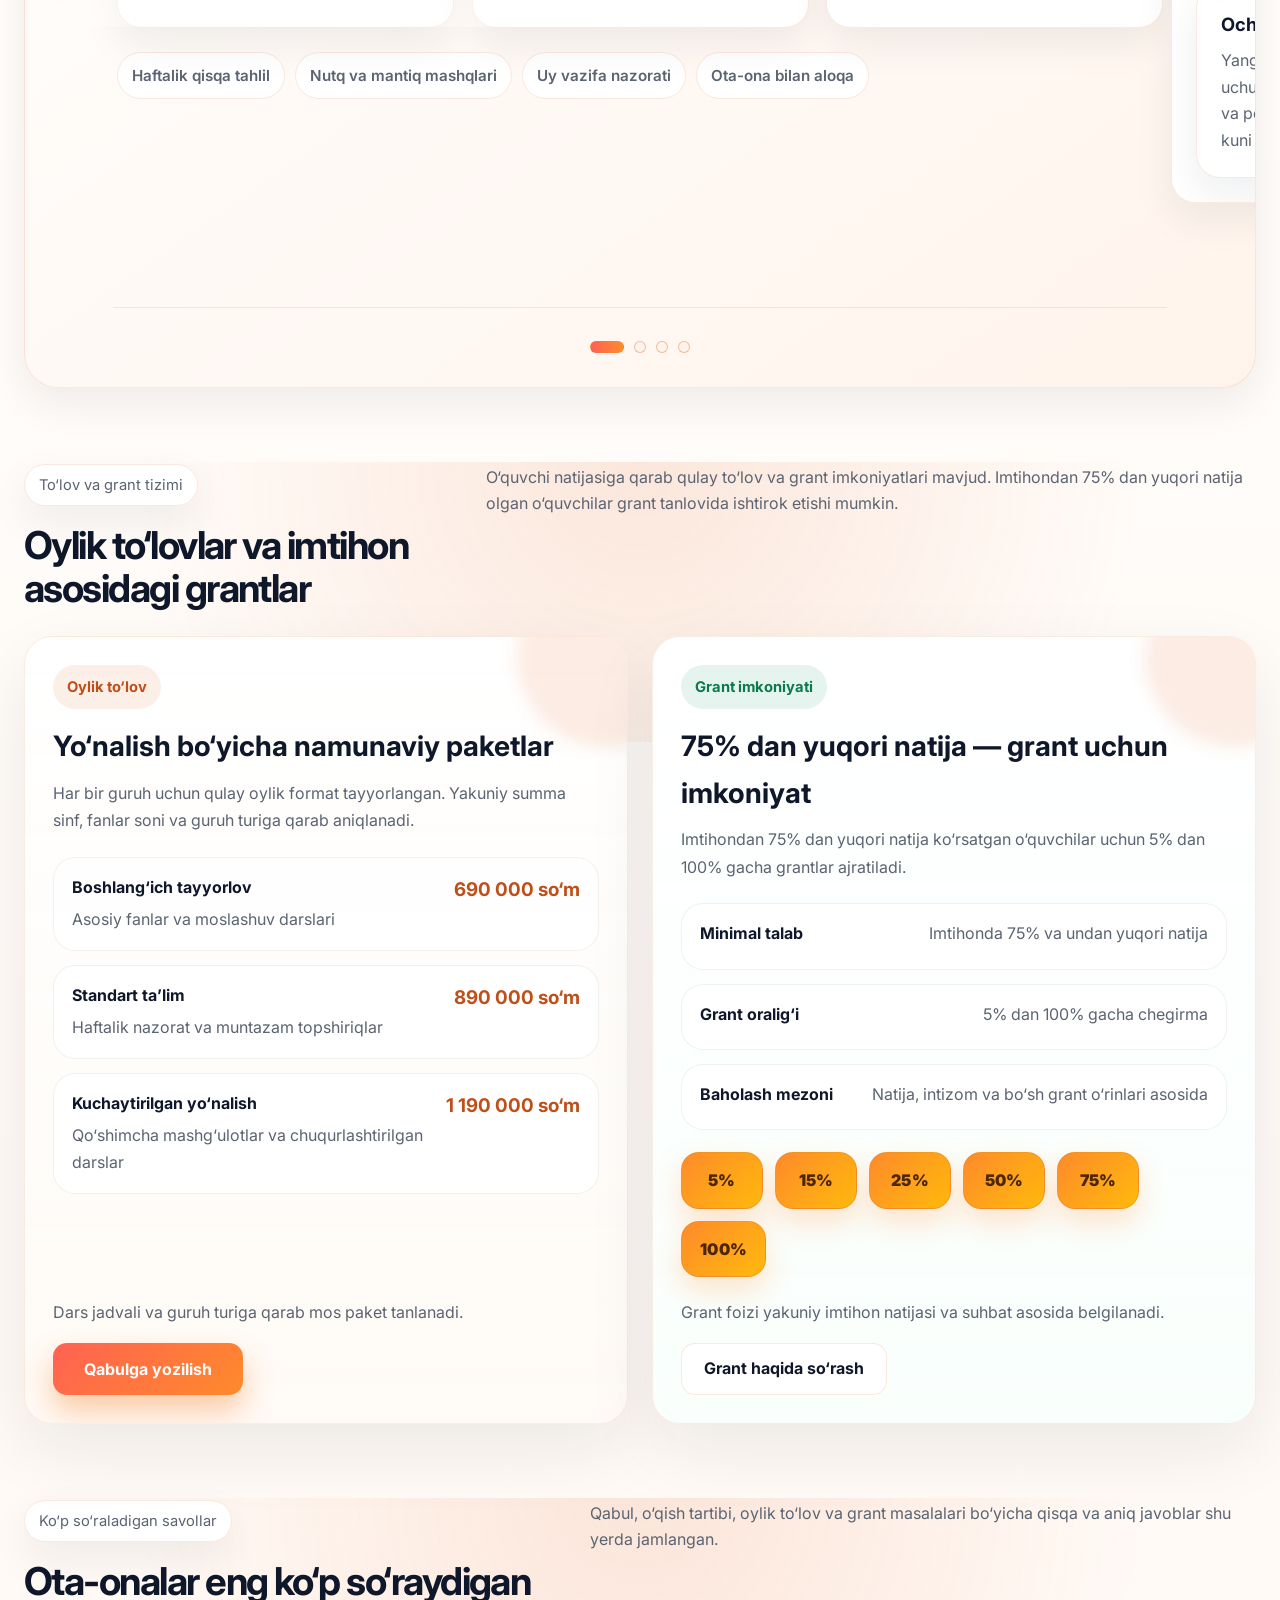
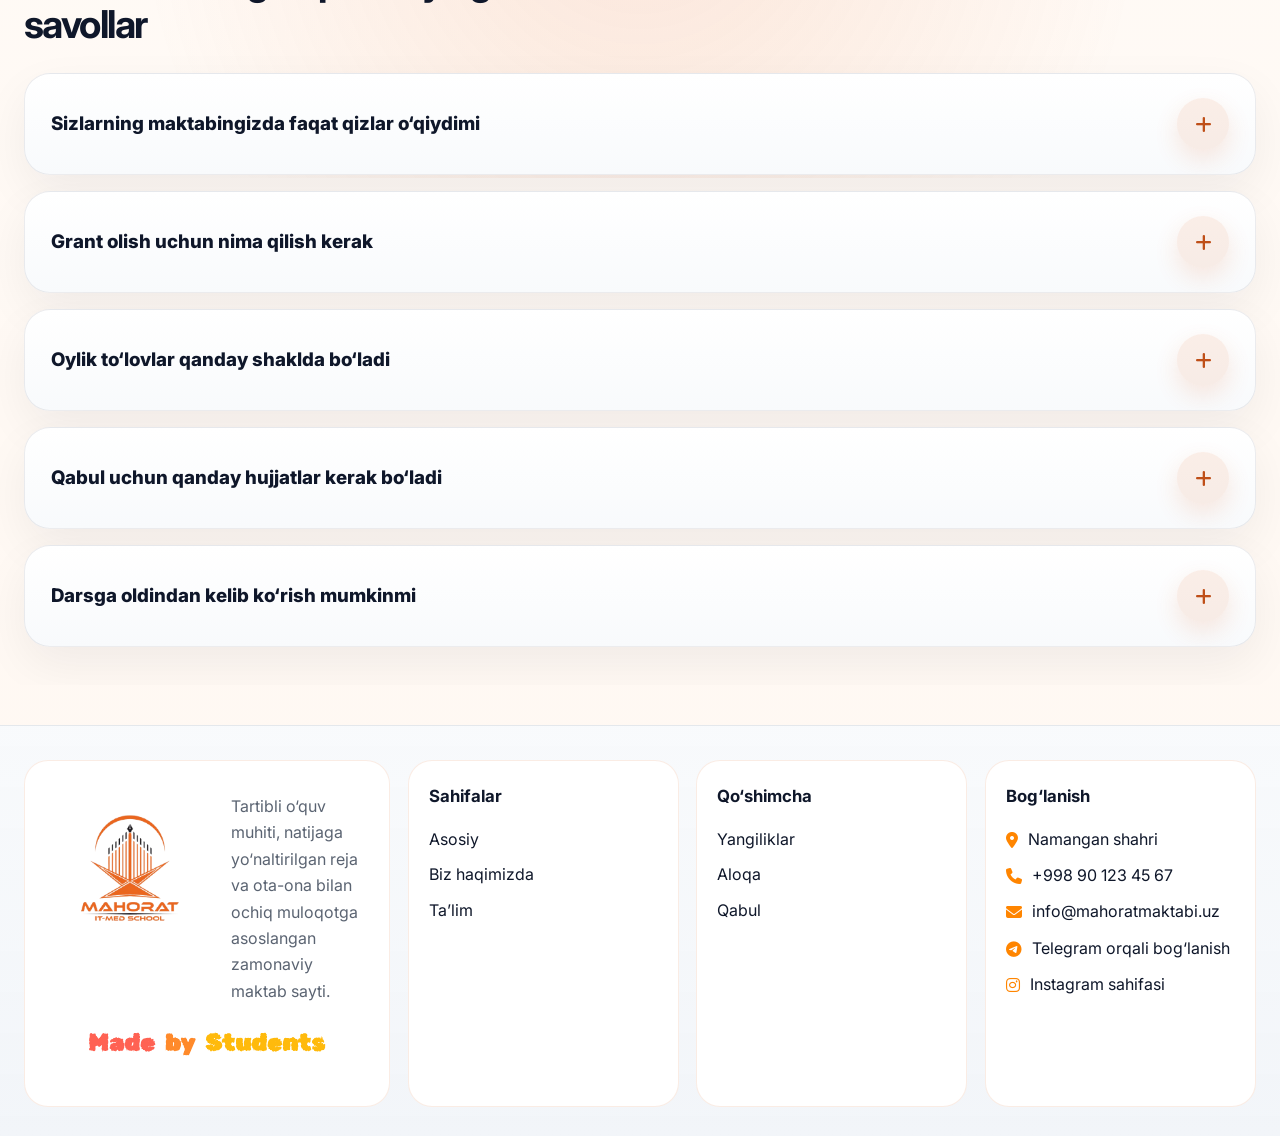
==== commit 2d671972: "finished" ====
--- a/index.html
+++ b/index.html
@@ -3,8 +3,11 @@
 
 <head>
   <meta charset="UTF-8">
+  <meta name="google-site-verification" content="11I-brPsqKs0993Zm5zoW0I7X1Cb0csCSepZ3I0ky0c" />
   <meta name="viewport" content="width=device-width, initial-scale=1.0">
-  <title>Mahorat Maktabi</title>
+  <meta name="description" content="Mahorat IT-MED Maktabi — Namangandagi zamonaviy ta’lim maskani. Kurslar, yangiliklar va aloqa ma’lumotlari.">
+    <title>Mahorat Maktabi</title>
+  <link rel="canonical" href="https://mahorat-maktabi.vercel.app/">
   <link rel="icon" href="img/mahorat-titlee-logo.jpg">
   <link rel="stylesheet" href="https://cdnjs.cloudflare.com/ajax/libs/font-awesome/6.5.1/css/all.min.css">
   <link rel="stylesheet" href="uslub.css">
@@ -45,7 +48,7 @@
               <path d="M20.1 14.2A8.5 8.5 0 0 1 9.8 3.9a8.9 8.9 0 1 0 10.3 10.3Z" stroke="currentColor"
                 stroke-width="1.8" stroke-linejoin="round" />
             </svg></button>
-          <a class="aloqa-tugma" href="aloqa.html#qabul">Qabul</a>
+          <a class="aloqa-tugma" href="https://t.me/mahorat_maktabi_namangan" target="_blank" rel="noopener">Qabul</a>
         </div>
       </nav>
     </div>
@@ -55,12 +58,12 @@
     <section class="qahramon">
       <div class="konteyner qahramon-panjarasi">
         <div class="qahramon-matn">
-          <div class="qahramon-badge" data-kirish="1">Mahorat maktabi uchun rasmiy sayt</div>
+          <div class="qahramon-badge" data-kirish="1">Namangan Mahorat maktabi uchun rasmiy sayt</div>
           <h1 data-kirish="2">Farzandingiz uchun tartibli, iliq va zamon bilan hamnafas ta’lim muhiti</h1>
           <p data-kirish="3">Bu maktabda bilim faqat dars bilan o‘lchanmaydi. Intizom, muloqot, ustoz bilan yaqindan
             ishlash va natijani har hafta kuzatib borish asosiy mezon hisoblanadi.</p>
           <div class="tugmalar-qatori" data-kirish="4">
-            <a class="toq-tugma" href="aloqa.html#qabul">Ro‘yxatdan o‘tish</a>
+            <a class="toq-tugma" href="https://t.me/mahorat_maktabi_namangan" target="_blank" rel="noopener">Ro‘yxatdan o‘tish</a>
             <a class="yorqin-tugma" href="maktab-haqida.html">Maktab bilan tanishish</a>
             <a class="xabar-tugma" href="talim.html">O‘quv yo‘nalishlari</a>
           </div>
@@ -149,15 +152,11 @@
             <span class="sarlavha-belgisi">Bir joyda ko‘proq ma’lumot</span>
             <h2>Asosiy bo‘limlar endi bitta chiroyli slider ichida</h2>
           </div>
-          <p>Yo‘nalishlar, yangiliklar, foto lavhalar va qabul bosqichlari almashib turadigan ko‘rinishda berildi.
-            Avtomatik o‘tadi, xohlasangiz qo‘lda ham boshqarasiz.</p>
         </div>
 
         <div class="mazmun-slidery" data-slider="asosiy" data-slider-delay="5200">
           <div class="slayder-yuqori-qator">
             <div class="slayder-yorliq">Mahorat Maktabi bo‘limlari</div>
-            <div class="slayder-yuqori-eslatma">Pastdagi tugmalar orqali slaydlarni bemalol almashtirishingiz mumkin.
-            </div>
           </div>
 
           <div class="mazmun-slidery-trek">
@@ -338,15 +337,169 @@
       </div>
     </section>
 
+    <section class="bolim narx-grant-bolim">
+      <div class="konteyner">
+        <div class="bolim-boshi narx-grant-boshi">
+          <div>
+            <span class="sarlavha-belgisi">To‘lov va grant tizimi</span>
+            <h2>Oylik to‘lovlar va imtihon asosidagi grantlar</h2>
+          </div>
+          <p>O‘quvchi natijasiga qarab qulay to‘lov va grant imkoniyatlari mavjud. Imtihondan 75% dan yuqori natija olgan o‘quvchilar grant tanlovida ishtirok etishi mumkin.</p>
+        </div>
+
+        <div class="narx-grant-panjarasi">
+          <article class="narx-karta narx-karta--asosiy">
+            <div class="narx-karta__ust">
+              <span class="narx-badge">Oylik to‘lov</span>
+              <h3>Yo‘nalish bo‘yicha namunaviy paketlar</h3>
+              <p>Har bir guruh uchun qulay oylik format tayyorlangan. Yakuniy summa sinf, fanlar soni va guruh turiga qarab aniqlanadi.</p>
+            </div>
+
+            <div class="narx-jadvali">
+              <div class="narx-satri">
+                <div>
+                  <strong>Boshlang‘ich tayyorlov</strong>
+                  <span>Asosiy fanlar va moslashuv darslari</span>
+                </div>
+                <b>690 000 so‘m</b>
+              </div>
+              <div class="narx-satri">
+                <div>
+                  <strong>Standart ta’lim</strong>
+                  <span>Haftalik nazorat va muntazam topshiriqlar</span>
+                </div>
+                <b>890 000 so‘m</b>
+              </div>
+              <div class="narx-satri">
+                <div>
+                  <strong>Kuchaytirilgan yo‘nalish</strong>
+                  <span>Qo‘shimcha mashg‘ulotlar va chuqurlashtirilgan darslar</span>
+                </div>
+                <b>1 190 000 so‘m</b>
+              </div>
+            </div>
+
+            <div class="narx-karta__past">
+              <span>Dars jadvali va guruh turiga qarab mos paket tanlanadi.</span>
+              <a class="toq-tugma grant-qabul-tugma" href="https://t.me/mahorat_maktabi_namangan">Qabulga yozilish</a>
+            </div>
+          </article>
+
+          <article class="narx-karta narx-karta--grant">
+            <div class="narx-karta__ust">
+              <span class="narx-badge narx-badge--grant">Grant imkoniyati</span>
+              <h3>75% dan yuqori natija — grant uchun imkoniyat</h3>
+              <p>Imtihondan 75% dan yuqori natija ko‘rsatgan o‘quvchilar uchun 5% dan 100% gacha grantlar ajratiladi.</p>
+            </div>
+
+            <div class="grant-tavsiflar">
+              <div class="grant-tavsif">
+                <strong>Minimal talab</strong>
+                <span>Imtihonda 75% va undan yuqori natija</span>
+              </div>
+              <div class="grant-tavsif">
+                <strong>Grant oralig‘i</strong>
+                <span>5% dan 100% gacha chegirma</span>
+              </div>
+              <div class="grant-tavsif">
+                <strong>Baholash mezoni</strong>
+                <span>Natija, intizom va bo‘sh grant o‘rinlari asosida</span>
+              </div>
+            </div>
+
+            <div class="grant-foizlar" aria-label="Grant foizlari">
+              <span>5%</span>
+              <span>15%</span>
+              <span>25%</span>
+              <span>50%</span>
+              <span>75%</span>
+              <span>100%</span>
+            </div>
+
+            <div class="narx-karta__past narx-karta__past--ustma">
+              <span>Grant foizi yakuniy imtihon natijasi va suhbat asosida belgilanadi.</span>
+              <a class="yorqin-tugma" href="aloqa.html#qabul">Grant haqida so‘rash</a>
+            </div>
+          </article>
+        </div>
+      </div>
+    </section>
+
+    <section class="bolim faq-bolim faq-bolim--keng">
+      <div class="konteyner">
+        <div class="bolim-boshi faq-boshi">
+          <div>
+            <span class="sarlavha-belgisi">Ko‘p so‘raladigan savollar</span>
+            <h2>Ota-onalar eng ko‘p so‘raydigan savollar</h2>
+          </div>
+          <p>Qabul, o‘qish tartibi, oylik to‘lov va grant masalalari bo‘yicha qisqa va aniq javoblar shu yerda jamlangan.</p>
+        </div>
+
+        <div class="faq-akkordeon" data-faq>
+          <article class="faq-item">
+            <button class="faq-sarlavha" type="button" aria-expanded="false">
+              <span>Sizlarning maktabingizda faqat qizlar o‘qiydimi</span>
+              <span class="faq-belgi" aria-hidden="true"><i class="fa-solid fa-plus"></i></span>
+            </button>
+            <div class="faq-javob" hidden>
+              <p>Yo‘q. Maktabimiz o‘g‘il bolalar va qizlar uchun ochilgan. Guruhlar yosh va o‘quv darajasiga qarab shakllantiriladi.</p>
+            </div>
+          </article>
+
+          <article class="faq-item">
+            <button class="faq-sarlavha" type="button" aria-expanded="false">
+              <span>Grant olish uchun nima qilish kerak</span>
+              <span class="faq-belgi" aria-hidden="true"><i class="fa-solid fa-plus"></i></span>
+            </button>
+            <div class="faq-javob" hidden>
+              <p>Grant tanlovida qatnashish uchun kirish imtihonida kamida 75% natija ko‘rsatish kerak. Natijaga qarab 5% dan 100% gacha grant beriladi.</p>
+            </div>
+          </article>
+
+          <article class="faq-item">
+            <button class="faq-sarlavha" type="button" aria-expanded="false">
+              <span>Oylik to‘lovlar qanday shaklda bo‘ladi</span>
+              <span class="faq-belgi" aria-hidden="true"><i class="fa-solid fa-plus"></i></span>
+            </button>
+            <div class="faq-javob" hidden>
+              <p>Oylik to‘lovlar yo‘nalish va guruh turiga qarab belgilanadi. Saytda namunaviy paketlar ko‘rsatilgan, aniq summa qabul jarayonida tasdiqlanadi.</p>
+            </div>
+          </article>
+
+          <article class="faq-item">
+            <button class="faq-sarlavha" type="button" aria-expanded="false">
+              <span>Qabul uchun qanday hujjatlar kerak bo‘ladi</span>
+              <span class="faq-belgi" aria-hidden="true"><i class="fa-solid fa-plus"></i></span>
+            </button>
+            <div class="faq-javob" hidden>
+              <p>Asosiy ma’lumotlar, o‘quvchi haqida qisqa ma’lumot va bog‘lanish raqami kerak bo‘ladi. Keyingi bosqichlar qabul bo‘limi tomonidan tushuntiriladi.</p>
+            </div>
+          </article>
+
+          <article class="faq-item">
+            <button class="faq-sarlavha" type="button" aria-expanded="false">
+              <span>Darsga oldindan kelib ko‘rish mumkinmi</span>
+              <span class="faq-belgi" aria-hidden="true"><i class="fa-solid fa-plus"></i></span>
+            </button>
+            <div class="faq-javob" hidden>
+              <p>Ha. Oldindan yozilish orqali maktab muhiti, dars tartibi va guruhlar bilan yaqindan tanishish mumkin.</p>
+            </div>
+          </article>
+        </div>
+      </div>
+    </section>
+
   </main>
 
   <footer class="oyoq">
     <div class="konteyner oyoq-ichki">
       <div class="oyoq-panjarasi">
-        <div class="oyoq-ustun salomcha">
-          <img src="img/mahorat-logo-no-BG.png" alt="">
-          <p style="margin-top: 10px;">Tartibli o‘quv muhiti, natijaga yo‘naltirilgan reja va ota-ona bilan ochiq muloqotga asoslangan zamonaviy
-            maktab sayti.</p>
+        <div class="oyoq-ustun">
+          <div class="oyoq-flex">
+            <img src="img/mahorat-logo-no-BG.png" alt="Mahorat Maktabi logotipi">
+            <p style="margin-top: 10px;">Tartibli o‘quv muhiti, natijaga yo‘naltirilgan reja va ota-ona bilan ochiq muloqotga asoslangan zamonaviy maktab sayti.</p>
+          </div>
+          <h5><span id="first-oyoq">Made</span> <span id="ikkinchi-oyoq">by</span><span id="uchinchi-oyoq">Students</span></h5>
         </div>
         <div class="oyoq-ustun">
           <strong>Sahifalar</strong>
@@ -367,13 +520,11 @@
         <div class="oyoq-ustun">
           <strong>Bog‘lanish</strong>
           <ul>
-            <li><a href="https://www.google.com/maps/search/?api=1&query=Namangan+shahri" target="_blank"
-                rel="noopener"><i class="fa-solid fa-location-dot" style="color: rgb(255, 133, 0);"></i> Namangan
-                shahri</a></li>
-            <li><a href="tel:+998901234567"><i class="fa-solid fa-phone" style="color: rgb(255, 133, 0);"></i> +998 90
-                123 45 67</a></li>
-            <li><a href="mailto:info@mahoratmaktabi.uz"><i class="fa-solid fa-envelope"
-                  style="color: rgb(255, 133, 0);"></i> info@mahoratmaktabi.uz</a></li>
+            <li><a href="https://www.google.com/maps/search/?api=1&query=Namangan+shahri" target="_blank" rel="noopener"><i class="fa-solid fa-location-dot" style="color: rgb(255, 133, 0);"></i> Namangan shahri</a></li>
+            <li><a href="tel:+998901234567"><i class="fa-solid fa-phone" style="color: rgb(255, 133, 0);"></i> +998 90 123 45 67</a></li>
+            <li><a href="mailto:info@mahoratmaktabi.uz"><i class="fa-solid fa-envelope" style="color: rgb(255, 133, 0);"></i> info@mahoratmaktabi.uz</a></li>
+            <li><a href="https://t.me/mahorat_maktabi_namangan" target="_blank" rel="noopener"><i class="fa-brands fa-telegram" style="color: rgb(255, 133, 0);"></i> Telegram orqali bog‘lanish</a></li>
+            <li><a href="https://www.instagram.com/mahorat_maktabi/" target="_blank" rel="noopener"><i class="fa-brands fa-instagram" style="color: rgb(255, 133, 0);"></i> Instagram sahifasi</a></li>
           </ul>
         </div>
       </div>
--- a/uslub.css
+++ b/uslub.css
@@ -1,4 +1,5 @@
 @import url('https://fonts.googleapis.com/css2?family=Inter:wght@400;500;600;700;800&display=swap');
+@import url('https://fonts.googleapis.com/css2?family=Rubik+Marker+Hatch&display=swap');
 
 :root {
   --fon: #fffaf5;
@@ -38,6 +39,7 @@
   margin: 0;
   padding: 0;
   box-sizing: border-box;
+  
 }
 
 html {
@@ -49,6 +51,61 @@
   background: linear-gradient(180deg, var(--fon) 0%, var(--fon-ikkinchi) 100%);
   color: var(--matn);
   line-height: 1.65;
+}
+
+.tepaga-tugma {
+  position: fixed;
+  right: 22px;
+  bottom: 22px;
+  width: 56px;
+  height: 56px;
+  display: inline-flex;
+  align-items: center;
+  justify-content: center;
+  border-radius: 18px;
+  border: 1px solid color-mix(in srgb, var(--asosiy) 24%, var(--chiziq));
+  background: color-mix(in srgb, var(--kartochka) 90%, transparent);
+  color: var(--asosiy);
+  box-shadow: 0 18px 42px rgba(15, 23, 42, 0.16);
+  backdrop-filter: blur(14px);
+  -webkit-backdrop-filter: blur(14px);
+  z-index: 4200;
+  opacity: 0;
+  visibility: hidden;
+  pointer-events: none;
+  transform: translate3d(0, 18px, 0) scale(0.92);
+  transition: opacity .28s ease, transform .32s cubic-bezier(.22, 1, .36, 1), background-color .25s ease, border-color .25s ease, color .25s ease, box-shadow .25s ease, visibility .28s ease;
+}
+
+.tepaga-tugma .tepaga-tugma-ikon {
+  display: inline-flex;
+  align-items: center;
+  justify-content: center;
+  font-size: 1.05rem;
+  line-height: 1;
+}
+
+.tepaga-tugma.korinadi {
+  opacity: 1;
+  visibility: visible;
+  pointer-events: auto;
+  transform: translate3d(0, 0, 0) scale(1);
+}
+
+.tepaga-tugma:hover {
+  transform: translate3d(0, -3px, 0) scale(1.02);
+  border-color: color-mix(in srgb, var(--asosiy) 44%, var(--chiziq));
+  background: color-mix(in srgb, var(--asosiy-yumshoq) 62%, var(--kartochka));
+  box-shadow: 0 24px 46px rgba(15, 23, 42, 0.2);
+}
+
+.tepaga-tugma:active {
+  transform: translate3d(0, 0, 0) scale(0.98);
+}
+
+.tepaga-tugma:focus-visible {
+  outline: 0;
+  box-shadow: 0 0 0 4px color-mix(in srgb, var(--asosiy) 18%, transparent), 0 18px 42px rgba(15, 23, 42, 0.16);
 }
 
 a {
@@ -722,6 +779,7 @@
 
 .oyoq-ichki {
   padding: 34px 0 20px;
+  height: 410px;
 }
 
 .oyoq-panjarasi {
@@ -958,6 +1016,14 @@
   .ong-amallar {
     width: 100%;
     justify-content: space-between;
+  }
+
+  .tepaga-tugma {
+    right: 14px;
+    bottom: 14px;
+    width: 50px;
+    height: 50px;
+    border-radius: 16px;
   }
 }
 
@@ -1330,13 +1396,19 @@
 }
 
 .oyoq-ustun img {
-  width: 150px;
+  width: 170px;
   display: flex;
 }
 
 
-.salomcha {
+.oyoq-flex {
   display: flex;
+  align-items: flex-start;
+  gap: 16px;
+}
+
+.oyoq-flex p {
+  margin: 0;
 }
 
 .stat-karta:hover::before,
@@ -2342,6 +2414,7 @@
 .oyoq-ustun {
   padding: 24px;
   border-radius: 24px;
+  padding-bottom: 60px;
 }
 
 html[data-mavzu='tungi'] .oyoq-ustun {
@@ -2610,6 +2683,40 @@
 
 html[data-mavzu='tungi'] .oyoq-ustun {
   background: rgba(13, 22, 36, 0.9) !important;
+}
+
+html[data-mavzu='tungi'] .tepaga-tugma {
+  background: color-mix(in srgb, var(--kartochka) 86%, rgba(8, 12, 18, 0.6));
+  border-color: rgba(255, 255, 255, 0.08);
+  color: var(--asosiy);
+  box-shadow: 0 20px 48px rgba(0, 0, 0, 0.34);
+}
+
+html[data-mavzu='tungi'] .tepaga-tugma:hover {
+  background: color-mix(in srgb, var(--asosiy-yumshoq) 64%, var(--kartochka));
+  border-color: rgba(255, 255, 255, 0.12);
+}
+
+.taqdimot-boshi {
+  justify-content: flex-start;
+}
+
+.taqdimot-boshi > div {
+  max-width: 780px;
+}
+
+.slayder-yuqori-qator {
+  justify-content: flex-start;
+}
+
+@media (prefers-reduced-motion: reduce) {
+  .tepaga-tugma {
+    transition: opacity .2s ease, visibility .2s ease;
+  }
+
+  html {
+    scroll-behavior: auto;
+  }
 }
 
 .yuklanish-ekrani {
@@ -4331,3 +4438,1334 @@
     flex: 0 0 150px;
   }
 }
+
+/* ===== 2026-04-16 responsive edge padding fix ===== */
+:root {
+  --sahifa-yon-padding: clamp(18px, 2.2vw, 40px);
+}
+
+html,
+body {
+  overflow-x: clip;
+}
+
+.konteyner {
+  width: min(1460px, calc(100% - (var(--sahifa-yon-padding) * 2))) !important;
+}
+
+.qahramon,
+.ichki-qahramon,
+.bolim,
+.oyoq {
+  overflow-x: clip;
+}
+
+@media (max-width: 1280px) {
+  :root {
+    --sahifa-yon-padding: 24px;
+  }
+}
+
+@media (max-width: 840px) {
+  :root {
+    --sahifa-yon-padding: 18px;
+  }
+}
+
+@media (max-width: 560px) {
+  :root {
+    --sahifa-yon-padding: 14px;
+  }
+
+  .bolim,
+  .qahramon,
+  .ichki-qahramon {
+    padding-left: 0;
+    padding-right: 0;
+  }
+
+  .oddiy-karta,
+  .ustun-karta,
+  .yangilik-karta .oddiy-karta,
+  .aloqa-karta,
+  .qabul-karta,
+  .savol-karta,
+  .dastur-karta,
+  .jamoa-karta,
+  .tarix-karta,
+  .bosqich-karta,
+  .fikr-karta,
+  .foydali-karta,
+  .filial-karta {
+    padding-left: 16px;
+    padding-right: 16px;
+  }
+
+  .mazmun-slidery,
+  .filial-karta__ust,
+  .foto-katta-matn {
+    padding-left: 14px;
+    padding-right: 14px;
+  }
+}
+@media screen and (max-width: 450px) {
+  .oyoq-flex{
+    flex-wrap: wrap;
+    justify-content: center;
+  }
+}
+
+.oyoq-ustun h5{
+  font-family: "Rubik Marker Hatch", system-ui;
+  color: var(--matn);
+  font-size: 24px;
+  padding: 20px;
+  align-items: center;
+  justify-content: center;
+  display: flex;
+  gap: 10px;
+  flex-wrap: wrap;
+}
+.oyoq-ustun h5 #first-oyoq{
+  color: var(--grad-1);
+}
+.oyoq-ustun h5 #ikkinchi-oyoq{
+  color: var(--grad-2);
+}
+.oyoq-ustun h5 #uchinchi-oyoq{
+  color: var(--grad-3);
+}
+
+/* === 2026-04 FAQ + NARX/GRANT + FOOTER IMPROVEMENTS === */
+.narx-grant-bolim {
+  position: relative;
+}
+
+.narx-grant-bolim::before,
+.faq-bolim::before {
+  content: '';
+  position: absolute;
+  inset: 36px 0 auto;
+  height: 280px;
+  background: radial-gradient(circle at top center, color-mix(in srgb, var(--asosiy) 13%, transparent) 0%, transparent 72%);
+  pointer-events: none;
+}
+
+.narx-grant-boshi,
+.faq-boshi {
+  align-items: end;
+}
+
+.narx-grant-panjarasi {
+  display: grid;
+  grid-template-columns: repeat(2, minmax(0, 1fr));
+  gap: 24px;
+}
+
+.narx-karta {
+  position: relative;
+  overflow: hidden;
+  min-height: 100%;
+  padding: 28px;
+  border-radius: 28px;
+  border: 1px solid rgba(224, 96, 32, 0.12);
+  background:
+    linear-gradient(180deg, rgba(255,255,255,0.98) 0%, rgba(255,250,245,0.94) 100%);
+  box-shadow: 0 26px 70px rgba(15, 23, 42, 0.08);
+  display: flex;
+  flex-direction: column;
+  gap: 22px;
+}
+
+.narx-karta::after {
+  content: '';
+  position: absolute;
+  right: -70px;
+  top: -70px;
+  width: 180px;
+  height: 180px;
+  border-radius: 50%;
+  background: color-mix(in srgb, var(--asosiy) 12%, transparent);
+  filter: blur(8px);
+}
+
+.narx-karta--grant {
+  background: linear-gradient(180deg, rgba(255, 255, 255, 0.98) 0%, rgba(249, 255, 252, 0.95) 100%);
+}
+
+.narx-karta__ust,
+.narx-karta__past,
+.narx-jadvali,
+.grant-tavsiflar,
+.grant-foizlar {
+  position: relative;
+  z-index: 1;
+}
+
+.narx-karta__ust h3 {
+  margin: 0 0 10px;
+  font-size: clamp(1.45rem, 1.2rem + 0.7vw, 2rem);
+}
+
+.narx-karta__ust p,
+.narx-karta__past span,
+.grant-tavsif span,
+.narx-satri span,
+.faq-javob p {
+  color: var(--matn-xira);
+  line-height: 1.72;
+}
+
+.narx-badge {
+  display: inline-flex;
+  align-items: center;
+  gap: 8px;
+  margin-bottom: 14px;
+  padding: 10px 14px;
+  border-radius: 999px;
+  font-size: 0.92rem;
+  font-weight: 700;
+  background: rgba(224, 96, 32, 0.10);
+  color: var(--asosiy-toq);
+}
+
+.narx-badge--grant {
+  background: rgba(17, 148, 95, 0.10);
+  color: #0c7a4b;
+}
+
+.narx-jadvali,
+.grant-tavsiflar {
+  display: grid;
+  gap: 14px;
+}
+
+.narx-satri,
+.grant-tavsif {
+  display: flex;
+  justify-content: space-between;
+  align-items: flex-start;
+  gap: 16px;
+  padding: 16px 18px;
+  border-radius: 22px;
+  background: rgba(255, 255, 255, 0.9);
+  border: 1px solid rgba(15, 23, 42, 0.06);
+}
+
+.narx-satri strong,
+.grant-tavsif strong {
+  display: block;
+  margin-bottom: 6px;
+  font-size: 1rem;
+}
+
+.narx-satri b {
+  flex-shrink: 0;
+  font-size: 1.18rem;
+  color: var(--asosiy-toq);
+}
+
+.grant-foizlar {
+  display: flex;
+  flex-wrap: wrap;
+  gap: 12px;
+}
+
+.grant-foizlar span {
+  position: relative;
+  isolation: isolate;
+  overflow: hidden;
+  min-width: 82px;
+  padding: 14px 18px;
+  text-align: center;
+  border-radius: 18px;
+  font-weight: 900;
+  letter-spacing: 0.02em;
+  color: #4b2600;
+  background: linear-gradient(135deg, var(--grad-2) 0%, var(--grad-3) 100%);
+  border: 1px solid color-mix(in srgb, var(--grad-2) 35%, rgba(15, 23, 42, 0.08));
+  box-shadow: 0 14px 30px color-mix(in srgb, var(--grad-2) 24%, transparent);
+}
+
+.grant-foizlar span::before {
+  content: '';
+  position: absolute;
+  inset: 0;
+  background: linear-gradient(115deg, transparent 12%, rgba(255,255,255,0.34) 46%, transparent 82%);
+  transform: translateX(-135%);
+  pointer-events: none;
+  z-index: -1;
+}
+
+.grant-foizlar span:hover::before {
+  animation: yaltiroq-yurishi 1s ease;
+}
+
+.narx-karta__past {
+  margin-top: auto;
+  display: flex;
+  flex-wrap: wrap;
+  align-items: center;
+  justify-content: space-between;
+  gap: 16px;
+}
+
+.narx-karta__past--ustma {
+  align-items: flex-end;
+}
+
+.faq-bolim {
+  position: relative;
+}
+
+.faq-bolim--keng .konteyner {
+  position: relative;
+}
+
+.faq-akkordeon {
+  display: grid;
+  gap: 16px;
+}
+
+.faq-item {
+  border-radius: 26px;
+  border: 1px solid rgba(15, 23, 42, 0.08);
+  background: linear-gradient(180deg, rgba(255,255,255,0.98), rgba(248, 250, 252, 0.98));
+  box-shadow: 0 18px 48px rgba(15, 23, 42, 0.06);
+  overflow: hidden;
+  transition: transform 0.28s ease, box-shadow 0.28s ease, border-color 0.28s ease;
+}
+
+.faq-item:hover {
+  transform: translateY(-3px);
+  box-shadow: 0 22px 54px rgba(15, 23, 42, 0.08);
+  border-color: rgba(224, 96, 32, 0.16);
+}
+
+.faq-item.ochiq {
+  border-color: rgba(224, 96, 32, 0.22);
+  box-shadow: 0 26px 60px rgba(224, 96, 32, 0.09);
+}
+
+.faq-sarlavha {
+  width: 100%;
+  padding: 24px 26px;
+  display: flex;
+  align-items: center;
+  justify-content: space-between;
+  gap: 20px;
+  text-align: left;
+  font-weight: 800;
+  font-size: clamp(1.02rem, 0.98rem + 0.24vw, 1.22rem);
+}
+
+.faq-belgi {
+  width: 52px;
+  height: 52px;
+  border-radius: 50%;
+  display: inline-flex;
+  align-items: center;
+  justify-content: center;
+  flex-shrink: 0;
+  color: var(--asosiy-toq);
+  background: rgba(224, 96, 32, 0.10);
+  transition: transform 0.28s ease, background 0.28s ease, color 0.28s ease;
+}
+
+.faq-item.ochiq .faq-belgi {
+  transform: rotate(45deg);
+  background: var(--asosiy);
+  color: white;
+}
+
+.faq-javob {
+  max-height: 0;
+  overflow: hidden;
+  padding: 0 26px;
+  transition: max-height 0.32s ease, padding 0.32s ease;
+}
+
+.faq-item.ochiq .faq-javob {
+  padding: 0 26px 24px;
+}
+
+.oyoq {
+  position: relative;
+  overflow: hidden;
+  background: linear-gradient(180deg, rgba(248, 250, 252, 0.96) 0%, rgba(242, 245, 249, 1) 100%) !important;
+  border-top: 1px solid rgba(15, 23, 42, 0.06);
+}
+
+.oyoq::before,
+.oyoq::after {
+  content: '';
+  position: absolute;
+  width: 280px;
+  height: 280px;
+  border-radius: 50%;
+  filter: blur(12px);
+  pointer-events: none;
+}
+
+.oyoq::before {
+  left: -90px;
+  bottom: -120px;
+  background: color-mix(in srgb, var(--asosiy) 10%, transparent);
+}
+
+.oyoq::after {
+  right: -90px;
+  top: -120px;
+  background: color-mix(in srgb, var(--asosiy-toq) 8%, transparent);
+}
+
+.oyoq-ichki {
+  position: relative;
+  z-index: 1;
+}
+
+.oyoq .oyoq-panjarasi {
+  grid-template-columns: minmax(0, 1.35fr) repeat(3, minmax(190px, 1fr));
+  gap: 18px;
+}
+
+.oyoq .oyoq-ustun {
+  min-height: 100%;
+  padding: 22px 20px;
+  border-radius: 24px;
+  border: 1px solid color-mix(in srgb, var(--chiziq) 78%, rgba(15, 23, 42, 0.04));
+  background: color-mix(in srgb, var(--kartochka) 84%, transparent);
+  backdrop-filter: blur(10px);
+  -webkit-backdrop-filter: blur(10px);
+  box-shadow: 0 18px 42px rgba(15, 23, 42, 0.05);
+  transition: transform 0.28s ease, border-color 0.28s ease, box-shadow 0.28s ease, background-color 0.28s ease;
+}
+
+.oyoq .oyoq-ustun:hover {
+  transform: translateY(-4px);
+  border-color: color-mix(in srgb, var(--grad-2) 34%, transparent);
+  box-shadow: 0 22px 50px color-mix(in srgb, var(--grad-2) 12%, rgba(15, 23, 42, 0.08));
+}
+
+.oyoq .oyoq-ustun strong {
+  display: inline-block;
+  margin-bottom: 16px;
+}
+
+.oyoq .oyoq-ustun ul {
+  display: grid;
+  gap: 10px;
+}
+
+.oyoq .oyoq-ustun li {
+  line-height: 1.6;
+}
+
+.oyoq .oyoq-ustun a {
+  display: inline-flex;
+  align-items: center;
+  gap: 10px;
+  color: var(--matn);
+  transition: color 0.24s ease, transform 0.24s ease;
+}
+
+.oyoq .oyoq-ustun a:hover {
+  color: var(--asosiy);
+  transform: translateX(3px);
+}
+
+.oyoq .oyoq-pastki {
+  margin-top: 22px;
+  padding: 18px 22px;
+  border-radius: 20px;
+  border: 1px solid color-mix(in srgb, var(--chiziq) 78%, rgba(15, 23, 42, 0.04));
+  background: color-mix(in srgb, var(--kartochka) 88%, transparent);
+}
+
+html[data-mavzu='tungi'] .narx-karta,
+html[data-mavzu='tungi'] .faq-item {
+  background: linear-gradient(180deg, rgba(15, 23, 42, 0.94), rgba(11, 17, 30, 0.98));
+  border-color: rgba(255, 255, 255, 0.08);
+  box-shadow: 0 24px 60px rgba(0, 0, 0, 0.34);
+}
+
+html[data-mavzu='tungi'] .narx-satri,
+html[data-mavzu='tungi'] .grant-tavsif,
+html[data-mavzu='tungi'] .oyoq .oyoq-ustun,
+html[data-mavzu='tungi'] .oyoq .oyoq-pastki {
+  background: rgba(255, 255, 255, 0.04);
+  border-color: rgba(255, 255, 255, 0.08);
+}
+
+html[data-mavzu='tungi'] .oyoq .oyoq-ustun:hover {
+  border-color: color-mix(in srgb, var(--grad-2) 45%, rgba(255, 255, 255, 0.10));
+  box-shadow: 0 24px 56px rgba(0, 0, 0, 0.34);
+}
+
+html[data-mavzu='tungi'] .narx-badge {
+  background: rgba(255, 171, 64, 0.14);
+  color: #ffd28f;
+}
+
+html[data-mavzu='tungi'] .narx-badge--grant {
+  background: rgba(39, 174, 96, 0.18);
+  color: #9ff1c8;
+}
+
+html[data-mavzu='tungi'] .grant-foizlar span {
+  color: #311a00;
+  border-color: color-mix(in srgb, var(--grad-3) 28%, rgba(255, 255, 255, 0.12));
+  background: linear-gradient(135deg, var(--grad-2) 0%, var(--grad-3) 100%);
+  box-shadow: 0 18px 34px rgba(0, 0, 0, 0.28);
+}
+
+html[data-mavzu='tungi'] .faq-belgi {
+  background: rgba(255, 171, 64, 0.12);
+  color: #ffd28f;
+}
+
+html[data-mavzu='tungi'] .faq-item.ochiq .faq-belgi {
+  background: var(--asosiy);
+  color: white;
+}
+
+html[data-mavzu='tungi'] .oyoq {
+  background: linear-gradient(180deg, rgba(7, 12, 22, 0.98) 0%, rgba(4, 8, 16, 1) 100%) !important;
+}
+
+@media (max-width: 1080px) {
+  .narx-grant-panjarasi,
+  .oyoq .oyoq-panjarasi {
+    grid-template-columns: 1fr 1fr;
+  }
+
+  .oyoq .oyoq-ustun:first-child {
+    grid-column: 1 / -1;
+  }
+}
+
+@media (max-width: 840px) {
+  .narx-grant-panjarasi,
+  .oyoq .oyoq-panjarasi {
+    grid-template-columns: 1fr;
+  }
+
+  .narx-karta,
+  .faq-item,
+  .oyoq .oyoq-ustun {
+    border-radius: 24px;
+  }
+
+  .faq-sarlavha {
+    padding: 20px 20px;
+  }
+
+  .faq-javob,
+  .faq-item.ochiq .faq-javob {
+    padding-left: 20px;
+    padding-right: 20px;
+  }
+
+  .narx-satri,
+  .grant-tavsif,
+  .narx-karta__past {
+    flex-direction: column;
+    align-items: flex-start;
+  }
+
+  .narx-satri b {
+    font-size: 1.08rem;
+  }
+}
+
+@media (max-width: 560px) {
+  .narx-karta {
+    padding: 20px;
+  }
+
+  .faq-belgi {
+    width: 46px;
+    height: 46px;
+  }
+
+  .grant-foizlar span {
+    min-width: calc(50% - 6px);
+  }
+
+  .oyoq .oyoq-pastki {
+    padding: 16px 18px;
+  }
+}
+
+
+/* === 2026-04-21 social link + faq contrast fix === */
+.faq-sarlavha {
+  color: var(--matn);
+}
+
+.faq-javob p {
+  color: var(--muted);
+}
+
+html[data-mavzu='tungi'] .faq-sarlavha {
+  color: #f8fafc;
+}
+
+html[data-mavzu='tungi'] .faq-javob p {
+  color: rgba(241, 245, 249, 0.82);
+}
+
+.oyoq .oyoq-ustun a[target='_blank'] {
+  position: relative;
+}
+
+.oyoq .oyoq-ustun a[target='_blank'] .fa-telegram,
+.oyoq .oyoq-ustun a[target='_blank'] .fa-instagram {
+  transition: transform 0.24s ease, filter 0.24s ease;
+}
+
+.oyoq .oyoq-ustun a[target='_blank']:hover .fa-telegram,
+.oyoq .oyoq-ustun a[target='_blank']:hover .fa-instagram {
+  transform: scale(1.08);
+  filter: drop-shadow(0 6px 12px rgba(255, 133, 0, 0.18));
+}
+
+
+/* === 2026-04-21 faq smooth + telegram/instagram handles + grant button polish === */
+.faq-item {
+  transform: translateZ(0);
+  backface-visibility: hidden;
+  will-change: transform, box-shadow, border-color;
+}
+
+.faq-sarlavha {
+  transition: color 0.28s ease, background-color 0.28s ease;
+}
+
+.faq-javob {
+  opacity: 0;
+  visibility: hidden;
+  transform: translateY(-6px);
+  will-change: max-height, opacity, transform;
+  contain: layout paint;
+  transition:
+    max-height 0.44s cubic-bezier(0.22, 1, 0.36, 1),
+    padding 0.44s cubic-bezier(0.22, 1, 0.36, 1),
+    opacity 0.26s ease,
+    transform 0.32s ease,
+    visibility 0s linear 0.44s;
+}
+
+.faq-item.ochiq .faq-javob {
+  visibility: visible;
+  opacity: 1;
+  transform: translateY(0);
+  transition-delay: 0s, 0s, 0.06s, 0.06s, 0s;
+}
+
+.aloqa-tugma,
+.toq-tugma,
+.grant-qabul-tugma {
+  position: relative;
+  overflow: hidden;
+  transform: translateZ(0);
+  backface-visibility: hidden;
+  will-change: transform, box-shadow, background-color, border-color;
+  transition:
+    transform 0.3s cubic-bezier(0.22, 1, 0.36, 1),
+    box-shadow 0.3s cubic-bezier(0.22, 1, 0.36, 1),
+    background-color 0.3s ease,
+    color 0.3s ease,
+    border-color 0.3s ease,
+    filter 0.3s ease;
+}
+
+.aloqa-tugma:hover,
+.aloqa-tugma:focus-visible {
+  transform: translateY(-3px) scale(1.01);
+  box-shadow: 0 16px 32px rgba(224, 96, 32, 0.14);
+}
+
+.grant-qabul-tugma {
+  box-shadow: 0 16px 30px color-mix(in srgb, var(--grad-2) 28%, rgba(224, 96, 32, 0.16));
+}
+
+.grant-qabul-tugma:hover,
+.grant-qabul-tugma:focus-visible {
+  transform: translateY(-4px) scale(1.02);
+  box-shadow: 0 22px 42px color-mix(in srgb, var(--grad-2) 30%, rgba(15, 23, 42, 0.16));
+  filter: saturate(1.06);
+}
+
+.grant-qabul-tugma:active,
+.aloqa-tugma:active {
+  transform: translateY(-1px) scale(0.995);
+}
+
+html[data-mavzu='tungi'] .grant-qabul-tugma {
+  box-shadow: 0 18px 36px rgba(0, 0, 0, 0.32);
+}
+
+@media (prefers-reduced-motion: reduce) {
+  .faq-item,
+  .faq-javob,
+  .aloqa-tugma,
+  .toq-tugma,
+  .grant-qabul-tugma {
+    transition: none !important;
+    animation: none !important;
+  }
+}
+
+
+/* === 2026-04-21 faq fluid animation final === */
+.faq-javob {
+  height: 0;
+  max-height: none !important;
+  overflow: hidden;
+  padding: 0;
+  opacity: 0;
+  transform: translateY(-8px);
+  visibility: visible;
+  contain: layout paint;
+  will-change: height, opacity, transform;
+  transition:
+    height 0.42s cubic-bezier(0.22, 1, 0.36, 1),
+    opacity 0.24s ease,
+    transform 0.34s cubic-bezier(0.22, 1, 0.36, 1);
+}
+
+.faq-item.ochiq .faq-javob {
+  opacity: 1;
+  transform: translateY(0);
+}
+
+.faq-javob-ichki {
+  padding: 0 26px 24px;
+}
+
+.faq-javob-ichki p {
+  margin: 0;
+}
+
+.faq-sarlavha {
+  cursor: pointer;
+}
+
+.faq-belgi {
+  box-shadow: 0 10px 24px rgba(224, 96, 32, 0.14);
+}
+
+@media (max-width: 840px) {
+  .faq-javob-ichki {
+    padding-left: 20px;
+    padding-right: 20px;
+    padding-bottom: 20px;
+  }
+}
+
+
+/* ===== 2026-04 home slider stable media height fix ===== */
+.mazmun-slidery .yangilik-karta img,
+.mazmun-slidery .galereya-karta img,
+.mazmun-slidery .foto-katta-rasm,
+.mazmun-slidery .foto-galereya-track,
+.mazmun-slidery .mazmun-slidery-trek {
+  transition: height .42s cubic-bezier(.22, 1, .36, 1), transform .78s cubic-bezier(.22, 1, .36, 1);
+}
+
+.mazmun-slidery .foto-katta-slayd {
+  display: flex;
+  flex-direction: column;
+  height: 100%;
+}
+
+.mazmun-slidery .foto-katta-rasm {
+  width: 100%;
+  overflow: hidden;
+  flex-shrink: 0;
+}
+
+.mazmun-slidery .foto-katta-rasm img {
+  width: 100%;
+  height: 100%;
+  object-fit: cover;
+  object-position: center;
+}
+
+.mazmun-slidery .foto-katta-matn {
+  flex: 1 1 auto;
+}
+
+@media (prefers-reduced-motion: reduce) {
+  .mazmun-slidery .yangilik-karta img,
+  .mazmun-slidery .galereya-karta img,
+  .mazmun-slidery .foto-katta-rasm,
+  .mazmun-slidery .foto-galereya-track,
+  .mazmun-slidery .mazmun-slidery-trek {
+    transition: none !important;
+  }
+}
+
+
+/* ===== 2026-04 home slider image size compact fix ===== */
+.mazmun-slidery {
+  --home-slider-media-height: 250px;
+}
+
+.mazmun-slidery .yangilik-karta img,
+.mazmun-slidery .galereya-karta img,
+.mazmun-slidery .foto-katta-rasm,
+.mazmun-slidery .foto-katta-rasm img {
+  height: var(--home-slider-media-height) !important;
+  min-height: var(--home-slider-media-height) !important;
+  max-height: var(--home-slider-media-height) !important;
+}
+
+.mazmun-slidery .foto-katta-rasm img,
+.mazmun-slidery .yangilik-karta img,
+.mazmun-slidery .galereya-karta img {
+  object-fit: cover;
+  object-position: center;
+}
+
+@media (max-width: 1080px) {
+  .mazmun-slidery {
+    --home-slider-media-height: 230px;
+  }
+}
+
+@media (max-width: 840px) {
+  .mazmun-slidery {
+    --home-slider-media-height: 210px;
+  }
+}
+
+@media (max-width: 560px) {
+  .mazmun-slidery {
+    --home-slider-media-height: 180px;
+  }
+}
+
+
+/* === 2026-04-21 site content refresh: telegram + ielts/cefr + news/app blocks === */
+.sertifikat-bolim,
+.maxsus-yangilik-bolim,
+.ilova-bolim {
+  position: relative;
+}
+
+.ilova-bolim-panjarasi {
+  display: grid;
+  gap: 24px;
+}
+
+
+.sertifikat-panjarasi {
+  display: grid;
+  grid-template-columns: repeat(2, minmax(0, 1fr));
+  gap: 18px;
+}
+
+.sertifikat-karta,
+.yangilik-keng-karta,
+.yangilik-qisqa-karta,
+.ilova-qobiq {
+  background: var(--kartochka);
+  border: 1px solid var(--chiziq);
+  box-shadow: var(--soya);
+}
+
+.ilova-qobiq {
+  border: none;
+}
+
+.sertifikat-karta {
+  border-radius: 30px;
+  padding: 34px;
+  position: relative;
+  overflow: hidden;
+  display: flex;
+  flex-direction: column;
+  gap: 28px;
+  min-height: 580px;
+}
+
+.sertifikat-karta::before,
+.yangilik-keng-karta::before,
+.ilova-qobiq::before {
+  content: '';
+  position: absolute;
+  inset: 0 auto auto 0;
+  width: 100%;
+  height: 100%;
+  pointer-events: none;
+  background: radial-gradient(circle at top left, color-mix(in srgb, var(--grad-3) 18%, transparent), transparent 42%);
+  opacity: .9;
+}
+
+.sertifikat-karta--cefr::before {
+  background: radial-gradient(circle at top right, color-mix(in srgb, var(--grad-2) 18%, transparent), transparent 42%);
+}
+
+.sertifikat-karta > *,
+.yangilik-keng-karta > *,
+.ilova-qobiq > * {
+  position: relative;
+  z-index: 1;
+}
+
+.sertifikat-karta h3,
+.ilova-matn h2 {
+  font-size: clamp(1.35rem, 2vw, 2rem);
+  line-height: 1.14;
+  letter-spacing: -0.03em;
+}
+
+.sertifikat-karta p,
+.yangilik-keng-karta p,
+.yangilik-qisqa-karta p,
+.ilova-matn p,
+.ilova-eslatma {
+  color: var(--matn-xira);
+}
+
+.sertifikat-karta__ust {
+  display: grid;
+  gap: 16px;
+}
+
+.sertifikat-karta p,
+.sertifikat-royxat li {
+  line-height: 1.8;
+}
+
+.sertifikat-badge {
+  display: inline-flex;
+  width: fit-content;
+  align-items: center;
+  justify-content: center;
+  padding: 9px 14px;
+  border-radius: 999px;
+  background: color-mix(in srgb, var(--grad-2) 16%, var(--kartochka));
+  border: 1px solid color-mix(in srgb, var(--grad-2) 24%, var(--chiziq));
+  color: var(--asosiy-toq);
+  font-weight: 800;
+  letter-spacing: .02em;
+}
+
+.sertifikat-badge--yorqin {
+  background: color-mix(in srgb, var(--grad-3) 18%, var(--kartochka));
+  border-color: color-mix(in srgb, var(--grad-3) 26%, var(--chiziq));
+}
+
+.sertifikat-royxat {
+  list-style: none;
+  display: grid;
+  gap: 16px;
+}
+
+.sertifikat-royxat li,
+.ilova-royxat-item {
+  display: flex;
+  align-items: flex-start;
+  gap: 12px;
+  color: var(--matn);
+}
+
+.sertifikat-royxat i,
+.ilova-royxat-item i {
+  margin-top: 4px;
+  color: var(--asosiy);
+}
+
+.sertifikat-karta__past {
+  margin-top: auto;
+  display: flex;
+  align-items: center;
+  justify-content: space-between;
+  gap: 20px;
+  flex-wrap: wrap;
+  padding-top: 8px;
+}
+
+.sertifikat-karta__past span {
+  color: var(--matn-xira);
+}
+
+.yangilik-keng-karta {
+  position: relative;
+  overflow: hidden;
+  border-radius: 32px;
+  padding: 30px;
+  display: grid;
+  grid-template-columns: minmax(0, 1.3fr) minmax(280px, .7fr);
+  gap: 18px;
+}
+
+.yangilik-keng-karta__matn h2 {
+  font-size: clamp(1.6rem, 2.5vw, 2.5rem);
+  line-height: 1.1;
+  letter-spacing: -0.04em;
+  margin-bottom: 14px;
+}
+
+.yangilik-keng-karta__matn p + p {
+  margin-top: 12px;
+}
+
+.yangilik-chiplar {
+  display: flex;
+  flex-wrap: wrap;
+  gap: 10px;
+  margin-top: 18px;
+}
+
+.yangilik-chiplar span {
+  padding: 10px 14px;
+  border-radius: 999px;
+  background: color-mix(in srgb, var(--asosiy-yumshoq) 76%, var(--kartochka));
+  border: 1px solid color-mix(in srgb, var(--asosiy) 18%, var(--chiziq));
+  color: var(--matn);
+  font-weight: 600;
+}
+
+.yangilik-keng-karta__yon {
+  display: grid;
+  gap: 18px;
+}
+
+.yangilik-qisqa-karta {
+  border-radius: 24px;
+  padding: 22px;
+  background: color-mix(in srgb, var(--fon-uchinchi) 74%, var(--kartochka));
+}
+
+.yangilik-qisqa-karta strong {
+  display: block;
+  font-size: 1.08rem;
+  margin-bottom: 8px;
+}
+
+.ilova-qobiq {
+  position: relative;
+  overflow: hidden;
+  border-radius: 32px;
+  padding: 34px;
+  display: grid;
+  grid-template-columns: minmax(320px, .95fr) minmax(0, 1.05fr);
+  align-items: center;
+  gap: 28px;
+}
+
+.ilova-qobiq--teskari .ilova-matn {
+  order: 1;
+}
+
+.ilova-qobiq--teskari .ilova-media {
+  order: 2;
+}
+
+.ilova-media {
+  display: grid;
+  gap: 18px;
+  justify-items: center;
+}
+
+.ilova-telefonlar {
+  width: 100%;
+  display: grid;
+  grid-template-columns: 1fr;
+  gap: 22px;
+  align-items: start;
+  justify-items: center;
+}
+
+.ilova-telefon-karta {
+  width: 100%;
+  display: grid;
+  gap: 14px;
+  justify-items: center;
+}
+
+.ilova-telefon-karta--chap,
+.ilova-telefon-karta--ong {
+  transform: none;
+}
+
+.ilova-telefon-ramka {
+  width: min(100%, 240px);
+  aspect-ratio: 10 / 18;
+  border-radius: 36px;
+  padding: 16px;
+  background: linear-gradient(180deg, color-mix(in srgb, var(--grad-1) 70%, #ffffff 30%), color-mix(in srgb, var(--grad-2) 72%, #ffffff 28%));
+  box-shadow: 0 24px 60px rgba(15, 23, 42, 0.16);
+  display: flex;
+  align-items: center;
+  justify-content: center;
+}
+
+.ilova-telefon-ramka img {
+  width: 100%;
+  height: 100%;
+  object-fit: contain;
+  border-radius: 28px;
+  background: rgba(255, 255, 255, 0.96);
+  padding: 20px;
+}
+
+.ilova-telefon-tugma {
+  min-width: 148px;
+  justify-content: center;
+}
+
+.ilova-matn {
+  display: grid;
+  gap: 16px;
+}
+
+.ilova-royxat {
+  display: grid;
+  grid-template-columns: repeat(2, minmax(0, 1fr));
+  gap: 14px;
+}
+
+.ilova-royxat-item {
+  min-height: 100%;
+  padding: 16px 18px;
+  border-radius: 18px;
+  border: none;
+  background: color-mix(in srgb, var(--fon-uchinchi) 70%, var(--kartochka));
+}
+
+.ilova-tugmalar {
+  margin-top: 2px;
+}
+
+html[data-mavzu='tungi'] .sertifikat-badge,
+html[data-mavzu='tungi'] .sertifikat-badge--yorqin,
+html[data-mavzu='tungi'] .yangilik-chiplar span,
+html[data-mavzu='tungi'] .yangilik-qisqa-karta,
+html[data-mavzu='tungi'] .ilova-royxat-item {
+  color: var(--matn);
+}
+
+html[data-mavzu='tungi'] .ilova-telefon-ramka img {
+  background: rgba(15, 17, 23, 0.92);
+}
+
+@media (max-width: 1080px) {
+  .sertifikat-panjarasi,
+  .yangilik-keng-karta,
+  .ilova-qobiq,
+  .ilova-royxat {
+    grid-template-columns: 1fr;
+  }
+
+  .ilova-telefonlar {
+    grid-template-columns: 1fr;
+  }
+
+  .sertifikat-karta,
+  .yangilik-keng-karta,
+  .ilova-qobiq {
+    padding: 26px;
+  }
+
+  .yangilik-keng-karta__yon {
+    grid-template-columns: repeat(2, minmax(0, 1fr));
+  }
+
+  .ilova-media {
+    order: 2;
+  }
+
+  .ilova-matn {
+    order: 1;
+  }
+}
+
+@media (max-width: 840px) {
+  .yangilik-keng-karta__yon,
+  .ilova-royxat,
+  .ilova-telefonlar {
+    grid-template-columns: 1fr;
+  }
+
+  .sertifikat-karta,
+  .yangilik-keng-karta,
+  .ilova-qobiq {
+    border-radius: 26px;
+    padding: 22px;
+  }
+
+  .ilova-telefon-karta--chap,
+  .ilova-telefon-karta--ong {
+    transform: none;
+  }
+
+  .ilova-telefon-ramka {
+    max-width: 280px;
+  }
+}
+
+@media (max-width: 560px) {
+  .sertifikat-karta,
+  .yangilik-keng-karta,
+  .ilova-qobiq,
+  .yangilik-qisqa-karta,
+  .ilova-royxat-item {
+    border-radius: 22px;
+  }
+
+  .sertifikat-karta {
+    min-height: auto;
+  }
+
+  .sertifikat-karta,
+  .yangilik-keng-karta,
+  .ilova-qobiq {
+    padding: 18px;
+  }
+
+  .sertifikat-karta__past {
+    align-items: stretch;
+  }
+
+  .sertifikat-karta__past .toq-tugma,
+  .sertifikat-karta__past .yorqin-tugma,
+  .ilova-tugmalar .toq-tugma,
+  .ilova-tugmalar .yorqin-tugma {
+    width: 100%;
+    justify-content: center;
+  }
+}
+
+/* ===== 2026-04-22 targeted media cleanup ===== */
+html,
+body {
+  overflow-x: clip;
+}
+
+.konteyner,
+.qahramon-panjarasi,
+.ichki-qahramon-panjarasi,
+.uchlik-panjarasi,
+.tortlik-panjarasi,
+.ikkilik-panjarasi,
+.yangilik-panjarasi,
+.galereya-panjarasi,
+.dastur-panjarasi,
+.jamoa-panjarasi,
+.savol-panjarasi,
+.aloqa-panjarasi,
+.qadam-panjarasi,
+.bosqich-panjarasi,
+.qisqa-statlar,
+.ilova-qobiq,
+.yangilik-keng-karta,
+.sertifikat-karta,
+.jadval-qobiq,
+.mazmun-slidery {
+  max-width: 100%;
+}
+
+.ilova-telefon-karta--yakka {
+  width: 100%;
+  max-width: 260px;
+}
+
+@media (max-width: 1280px) {
+  .qahramon-panjarasi,
+  .ichki-qahramon-panjarasi {
+    gap: 24px;
+  }
+
+  .qahramon-rasm,
+  .ichki-qahramon-rasm {
+    margin-top: 10px;
+  }
+}
+
+@media (min-width: 841px) and (max-width: 1280px) {
+  .qahramon-panjarasi,
+  .ichki-qahramon-panjarasi {
+    grid-template-columns: 1fr !important;
+  }
+
+  .qahramon-rasm,
+  .ichki-qahramon-rasm {
+    margin-top: 18px;
+  }
+
+  .qisqa-statlar {
+    margin-bottom: 8px;
+  }
+
+  .ustma-bir {
+    top: 28px;
+    left: 18px;
+  }
+
+  .ustma-ikki {
+    right: 18px;
+    bottom: 18px;
+  }
+}
+
+@media (max-width: 1080px) {
+  .ilova-qobiq {
+    grid-template-columns: 1fr;
+    gap: 24px;
+  }
+
+  .ilova-media {
+    padding-top: 6px;
+  }
+}
+
+@media (max-width: 840px) {
+  .qahramon,
+  .ichki-qahramon,
+  .bolim {
+    padding-block: 28px;
+  }
+
+  .qahramon-rasm,
+  .ichki-qahramon-rasm {
+    margin-top: 12px;
+  }
+
+  .ustma-karta {
+    position: static;
+    max-width: 100%;
+    margin-top: 16px;
+  }
+
+  .qahramon-rasm .asosiy-rasm,
+  .ichki-qahramon-rasm img {
+    min-height: 320px;
+  }
+}
+
+@media (max-width: 560px) {
+  .qahramon,
+  .ichki-qahramon,
+  .bolim {
+    padding-block: 22px;
+  }
+
+  .qahramon-rasm,
+  .ichki-qahramon-rasm {
+    margin-top: 10px;
+  }
+
+  .qisqa-statlar {
+    gap: 12px;
+  }
+
+  .qahramon-rasm .asosiy-rasm,
+  .ichki-qahramon-rasm img {
+    min-height: 260px;
+  }
+}
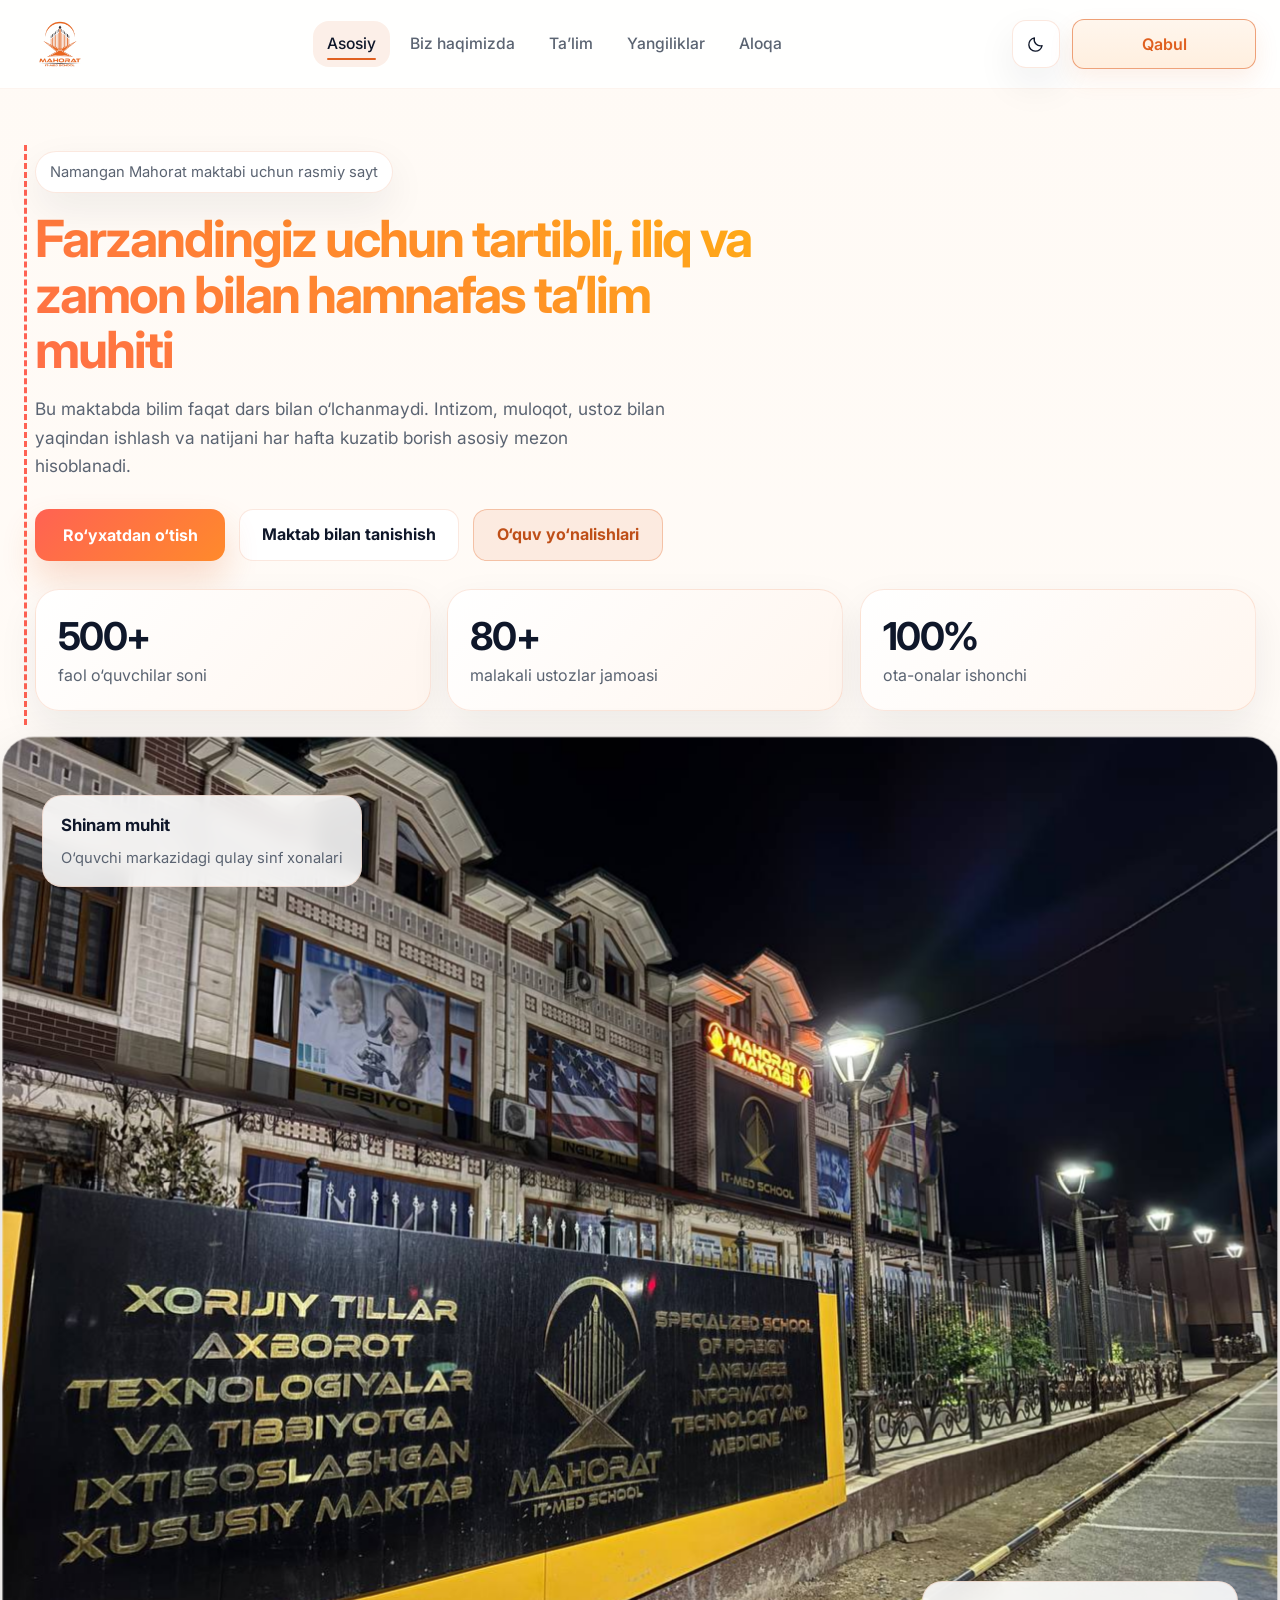
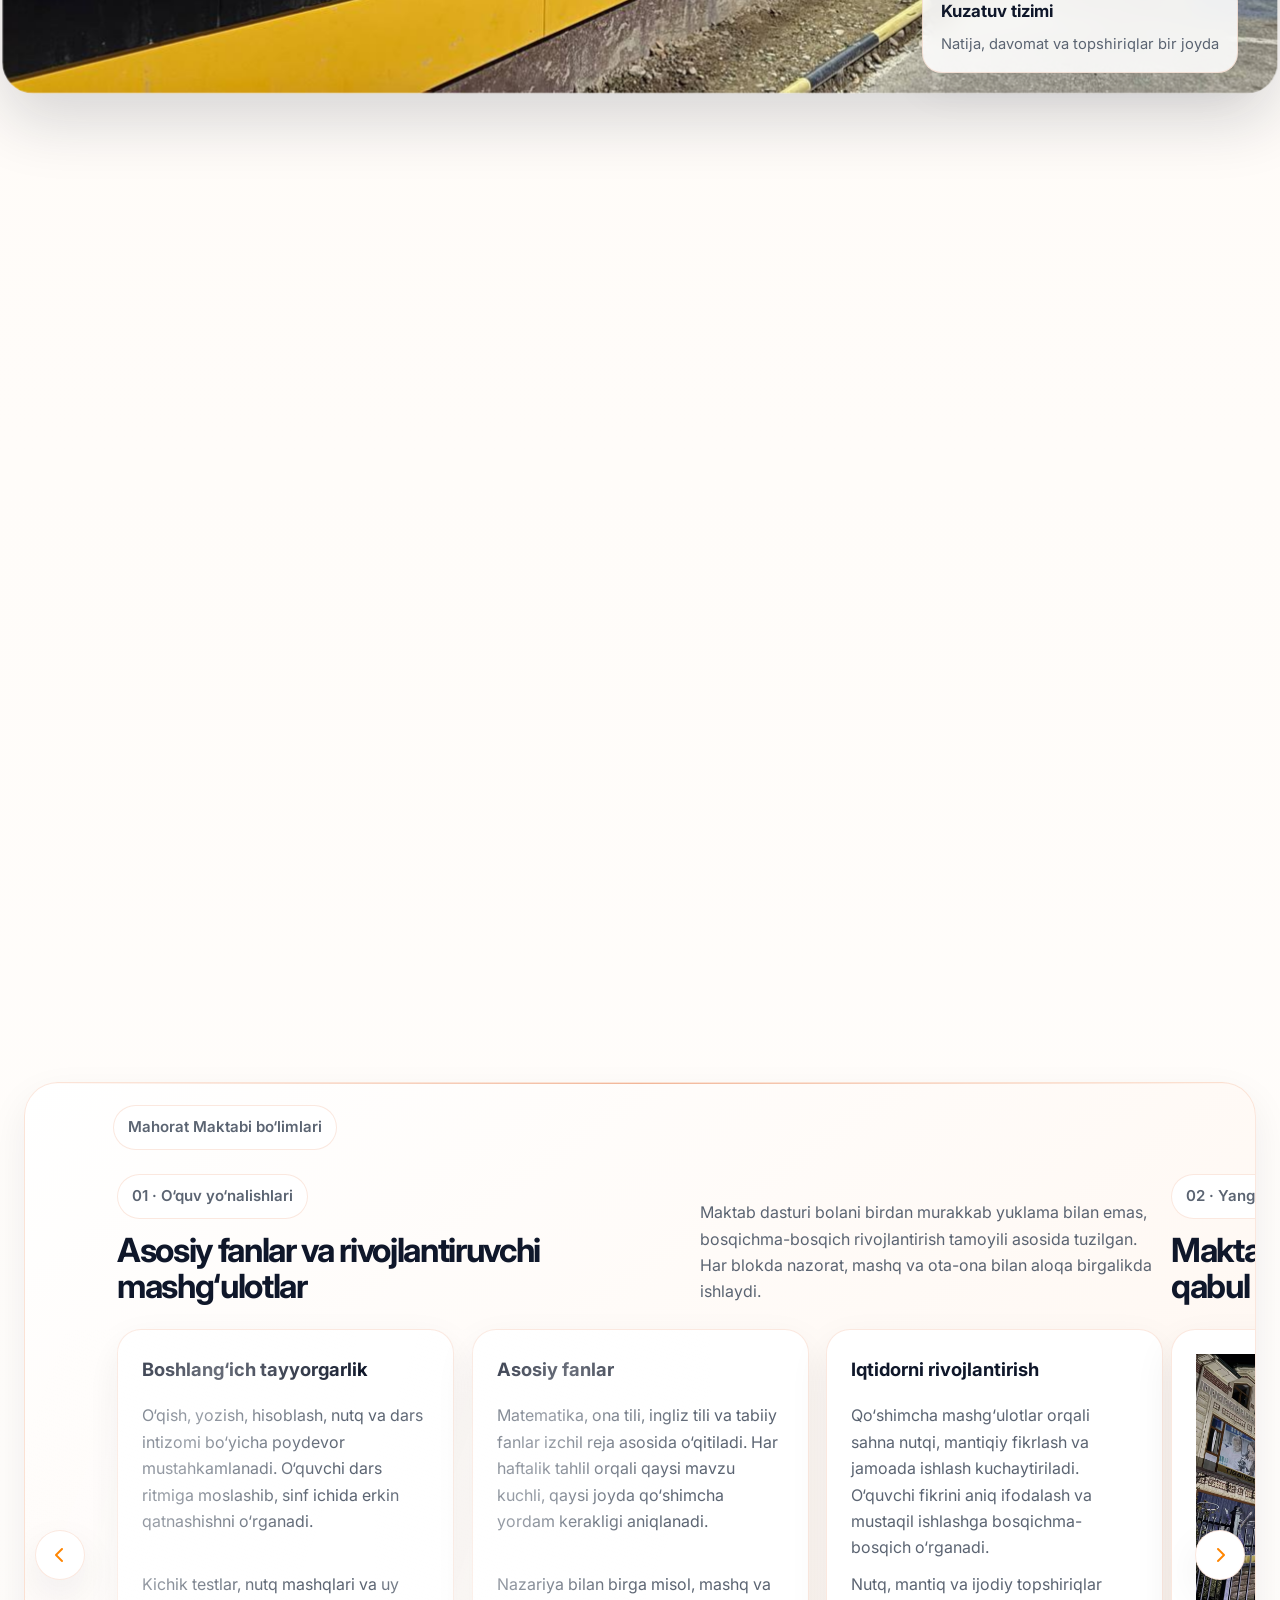
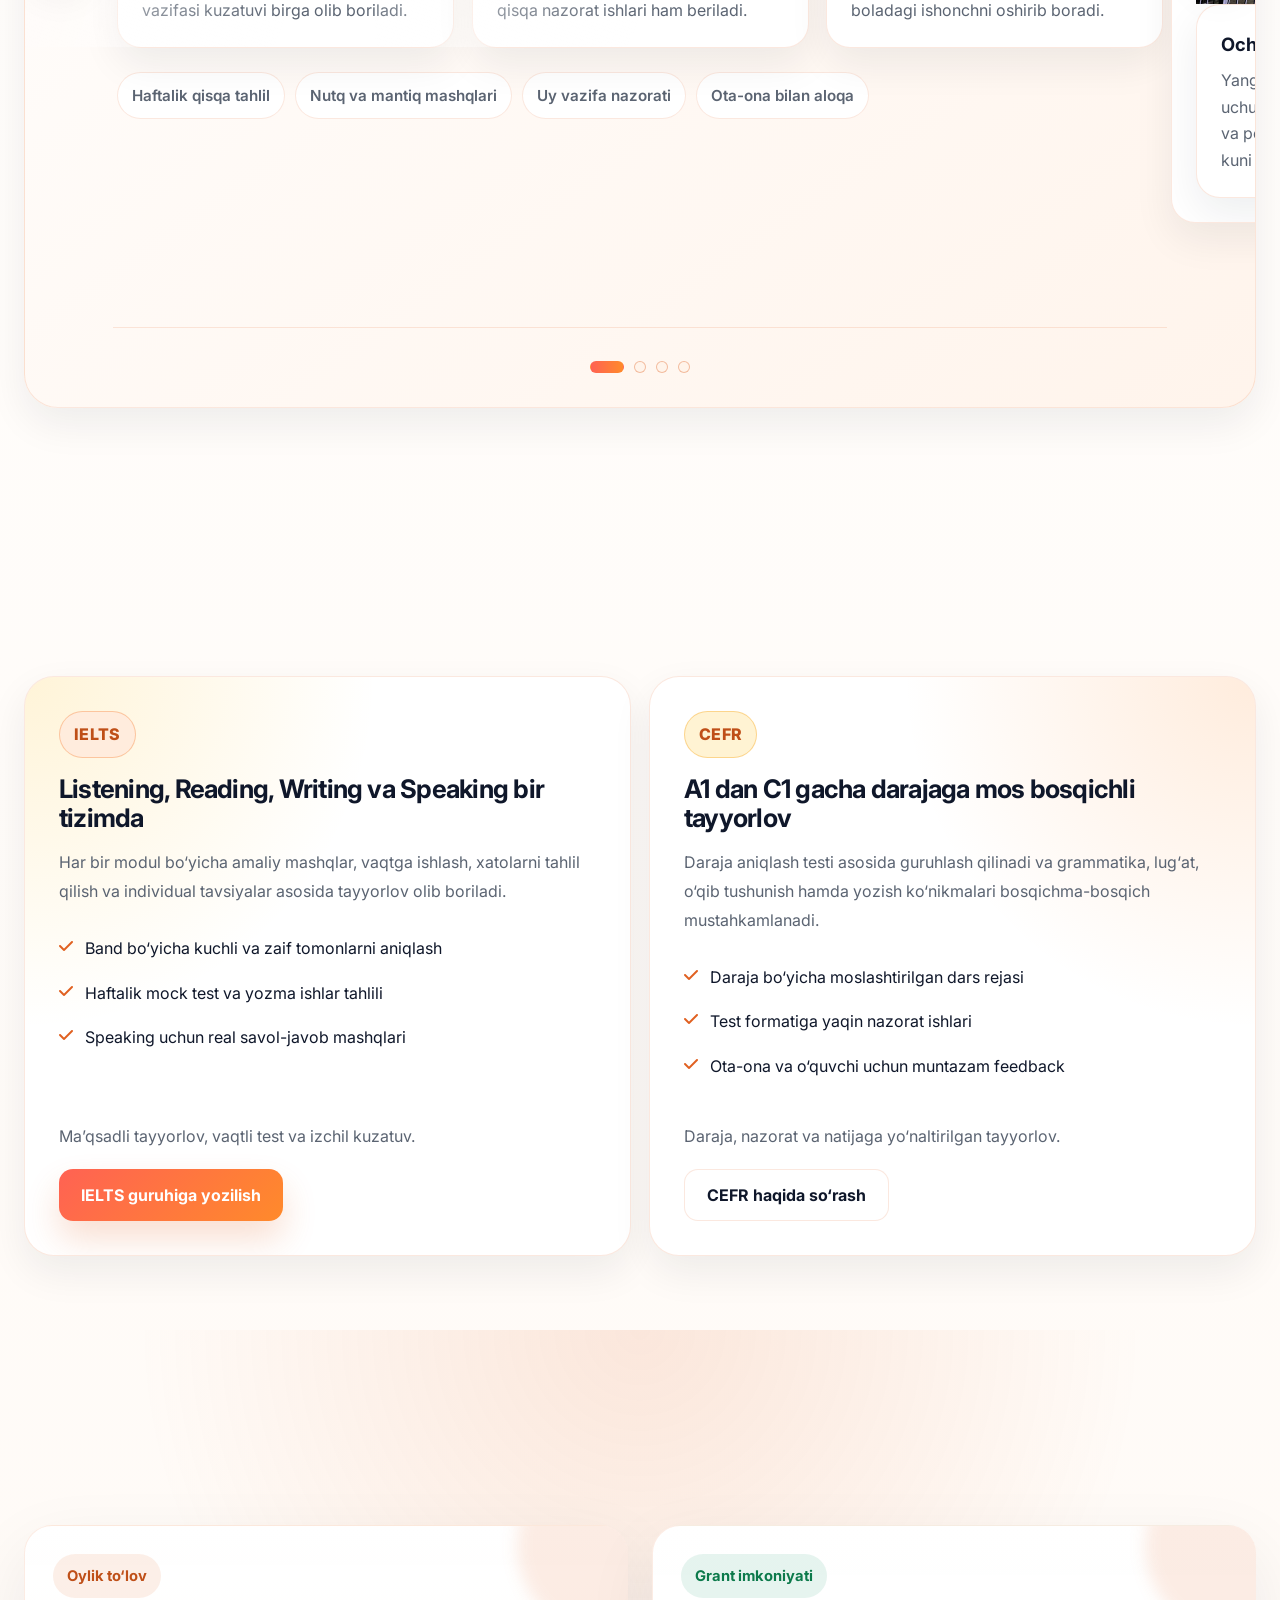
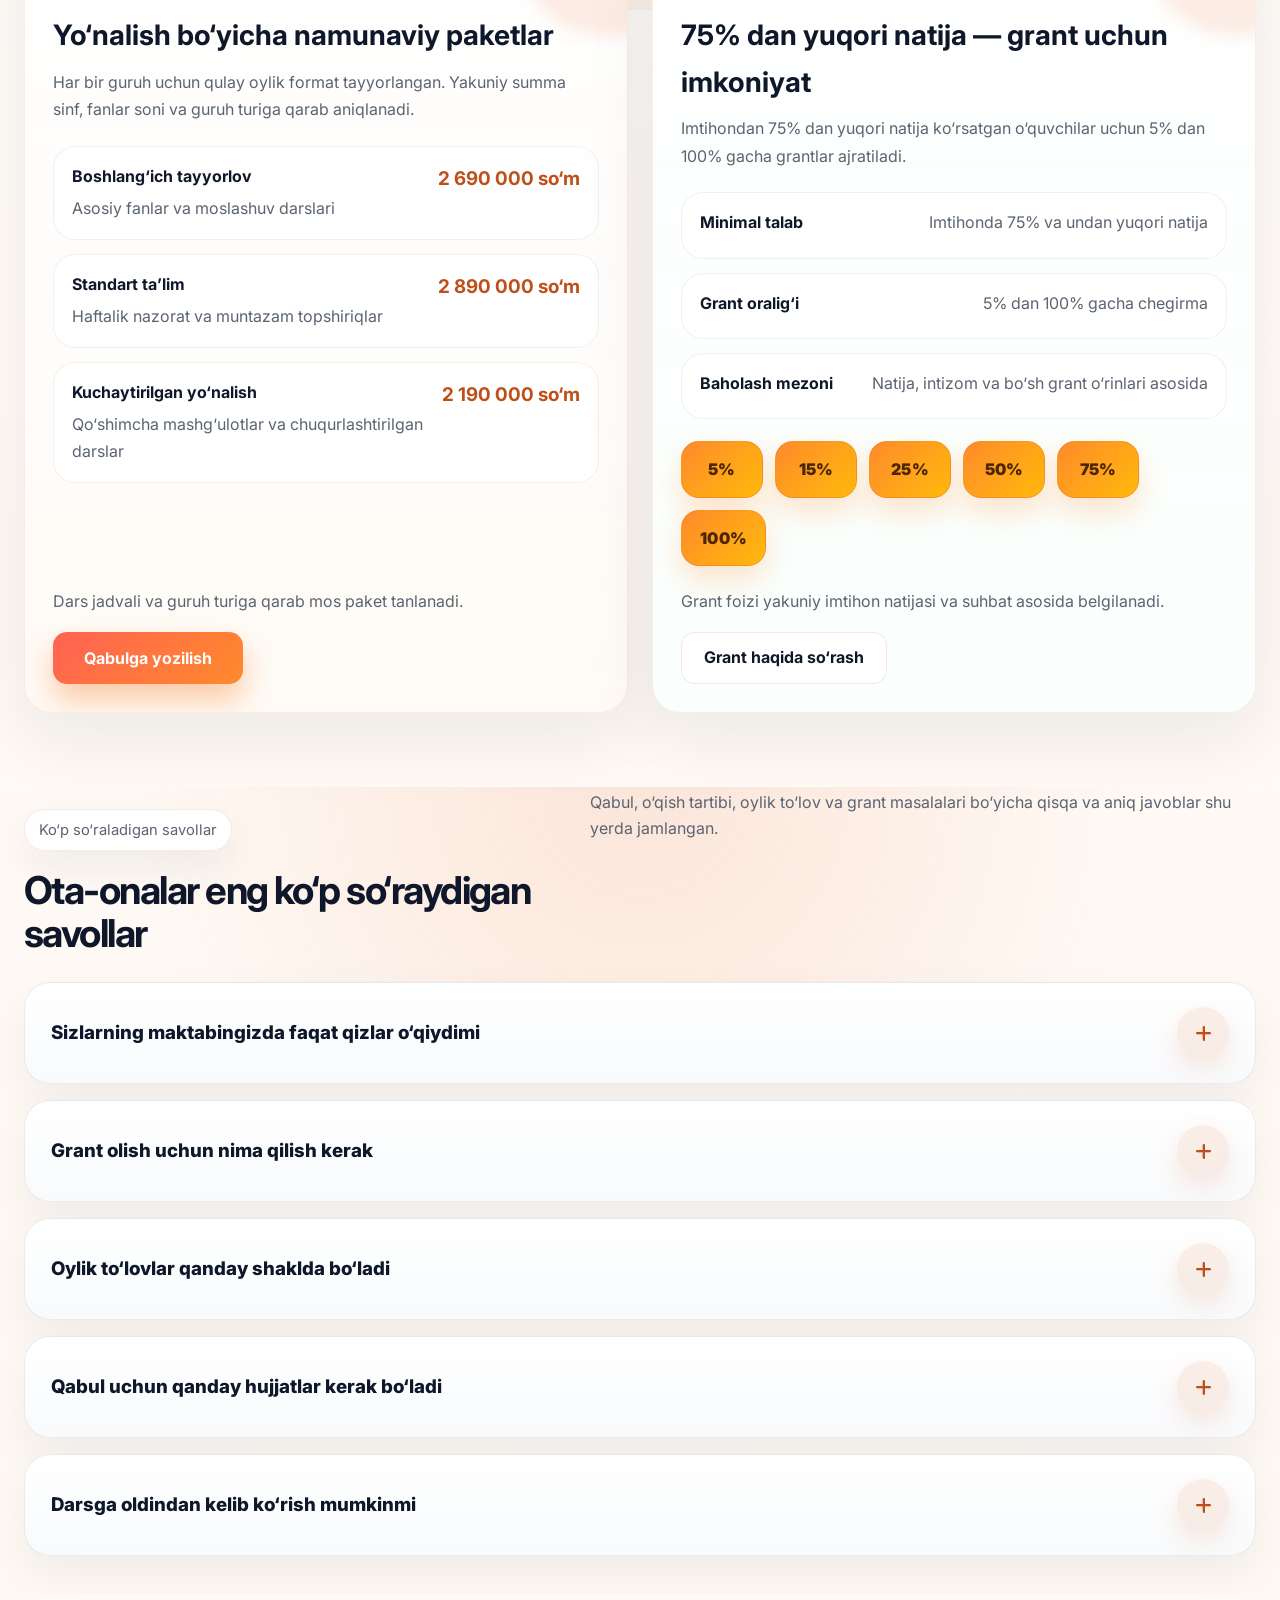
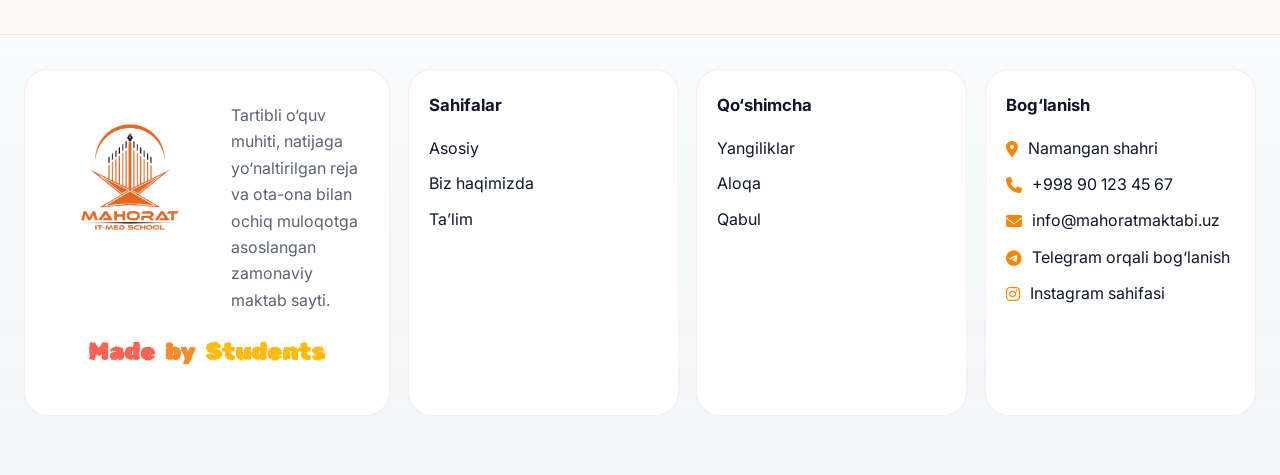
==== commit 3c6184c6: "realfinished" ====
--- a/index.html
+++ b/index.html
@@ -336,6 +336,57 @@
         </div>
       </div>
     </section>
+    <section class="bolim sertifikat-bolim">
+      <div class="konteyner">
+        <div class="bolim-boshi sertifikat-boshi">
+          <div>
+            <span class="sarlavha-belgisi">Xalqaro tayyorlov</span>
+            <h2>IELTS va CEFR uchun alohida tayyorlov yo‘nalishlari</h2>
+          </div>
+          <p>Imtihon formatiga mos darslar, daraja bo‘yicha guruhlash va muntazam mock sinovlar orqali natija barqaror oshirib boriladi.</p>
+        </div>
+
+        <div class="sertifikat-panjarasi">
+          <article class="sertifikat-karta sertifikat-karta--ielts">
+            <div class="sertifikat-karta__ust">
+              <span class="sertifikat-badge">IELTS</span>
+              <h3>Listening, Reading, Writing va Speaking bir tizimda</h3>
+              <p>Har bir modul bo‘yicha amaliy mashqlar, vaqtga ishlash, xatolarni tahlil qilish va individual tavsiyalar asosida tayyorlov olib boriladi.</p>
+            </div>
+
+            <ul class="sertifikat-royxat">
+              <li><i class="fa-solid fa-check"></i> Band bo‘yicha kuchli va zaif tomonlarni aniqlash</li>
+              <li><i class="fa-solid fa-check"></i> Haftalik mock test va yozma ishlar tahlili</li>
+              <li><i class="fa-solid fa-check"></i> Speaking uchun real savol-javob mashqlari</li>
+            </ul>
+
+            <div class="sertifikat-karta__past">
+              <span>Ma’qsadli tayyorlov, vaqtli test va izchil kuzatuv.</span>
+              <a class="toq-tugma" href="https://t.me/mahorat_maktabi_namangan" target="_blank" rel="noopener">IELTS guruhiga yozilish</a>
+            </div>
+          </article>
+
+          <article class="sertifikat-karta sertifikat-karta--cefr">
+            <div class="sertifikat-karta__ust">
+              <span class="sertifikat-badge sertifikat-badge--yorqin">CEFR</span>
+              <h3>A1 dan C1 gacha darajaga mos bosqichli tayyorlov</h3>
+              <p>Daraja aniqlash testi asosida guruhlash qilinadi va grammatika, lug‘at, o‘qib tushunish hamda yozish ko‘nikmalari bosqichma-bosqich mustahkamlanadi.</p>
+            </div>
+
+            <ul class="sertifikat-royxat">
+              <li><i class="fa-solid fa-check"></i> Daraja bo‘yicha moslashtirilgan dars rejasi</li>
+              <li><i class="fa-solid fa-check"></i> Test formatiga yaqin nazorat ishlari</li>
+              <li><i class="fa-solid fa-check"></i> Ota-ona va o‘quvchi uchun muntazam feedback</li>
+            </ul>
+
+            <div class="sertifikat-karta__past">
+              <span>Daraja, nazorat va natijaga yo‘naltirilgan tayyorlov.</span>
+              <a class="yorqin-tugma" href="https://t.me/mahorat_maktabi_namangan" target="_blank" rel="noopener">CEFR haqida so‘rash</a>
+            </div>
+          </article>
+        </div>
+      </div>
+    </section>
 
     <section class="bolim narx-grant-bolim">
       <div class="konteyner">
@@ -361,21 +412,21 @@
                   <strong>Boshlang‘ich tayyorlov</strong>
                   <span>Asosiy fanlar va moslashuv darslari</span>
                 </div>
-                <b>690 000 so‘m</b>
+                <b>2 690 000 so‘m</b>
               </div>
               <div class="narx-satri">
                 <div>
                   <strong>Standart ta’lim</strong>
                   <span>Haftalik nazorat va muntazam topshiriqlar</span>
                 </div>
-                <b>890 000 so‘m</b>
+                <b>2 890 000 so‘m</b>
               </div>
               <div class="narx-satri">
                 <div>
                   <strong>Kuchaytirilgan yo‘nalish</strong>
                   <span>Qo‘shimcha mashg‘ulotlar va chuqurlashtirilgan darslar</span>
                 </div>
-                <b>1 190 000 so‘m</b>
+                <b>2 190 000 so‘m</b>
               </div>
             </div>
 
--- a/uslub.css
+++ b/uslub.css
@@ -779,7 +779,7 @@
 
 .oyoq-ichki {
   padding: 34px 0 20px;
-  height: 410px;
+  height: 440px;
 }
 
 .oyoq-panjarasi {
@@ -5769,3 +5769,9 @@
     min-height: 260px;
   }
 }
+html[data-mavzu='tungi'] .ilova-telefon-ramka {
+  background: linear-gradient(100deg, #ffffff, #1a1a22) !important;
+}
+.sarlavha-belgisi{
+  margin-top: 20px;
+}
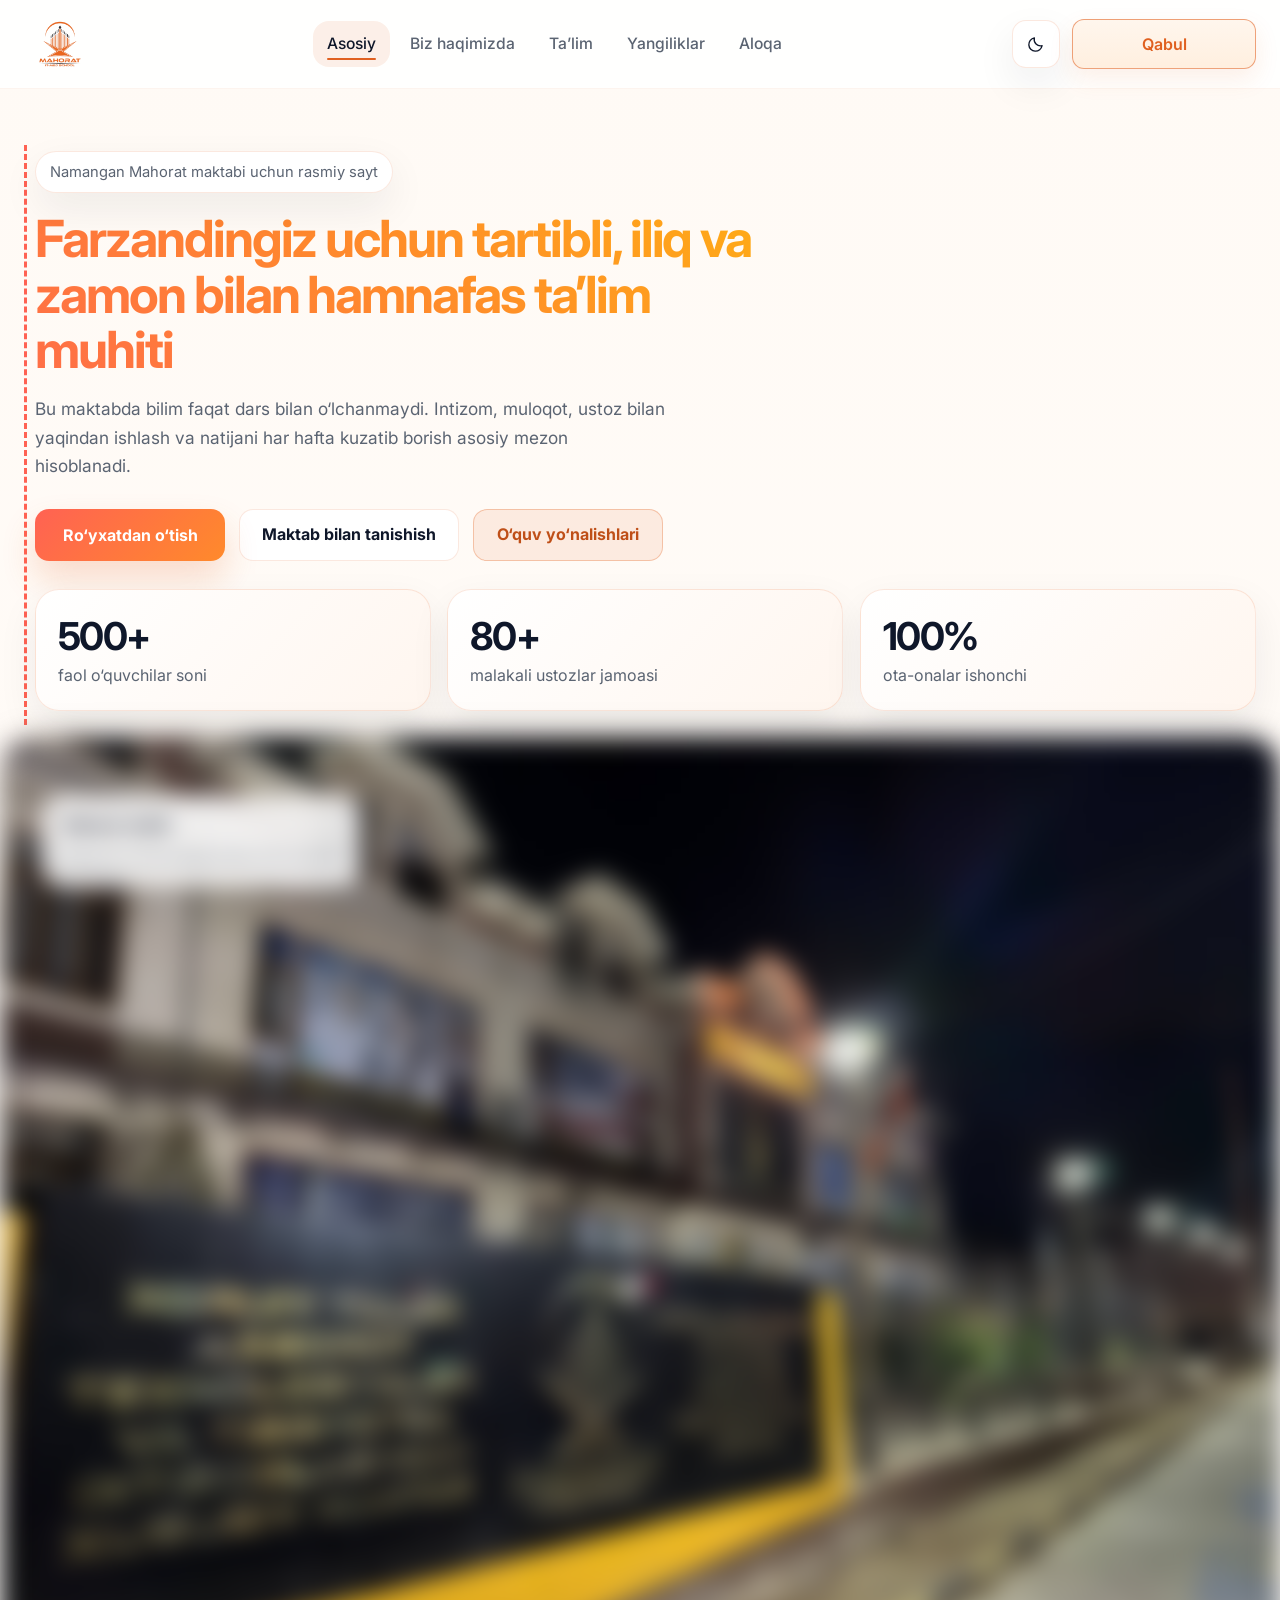
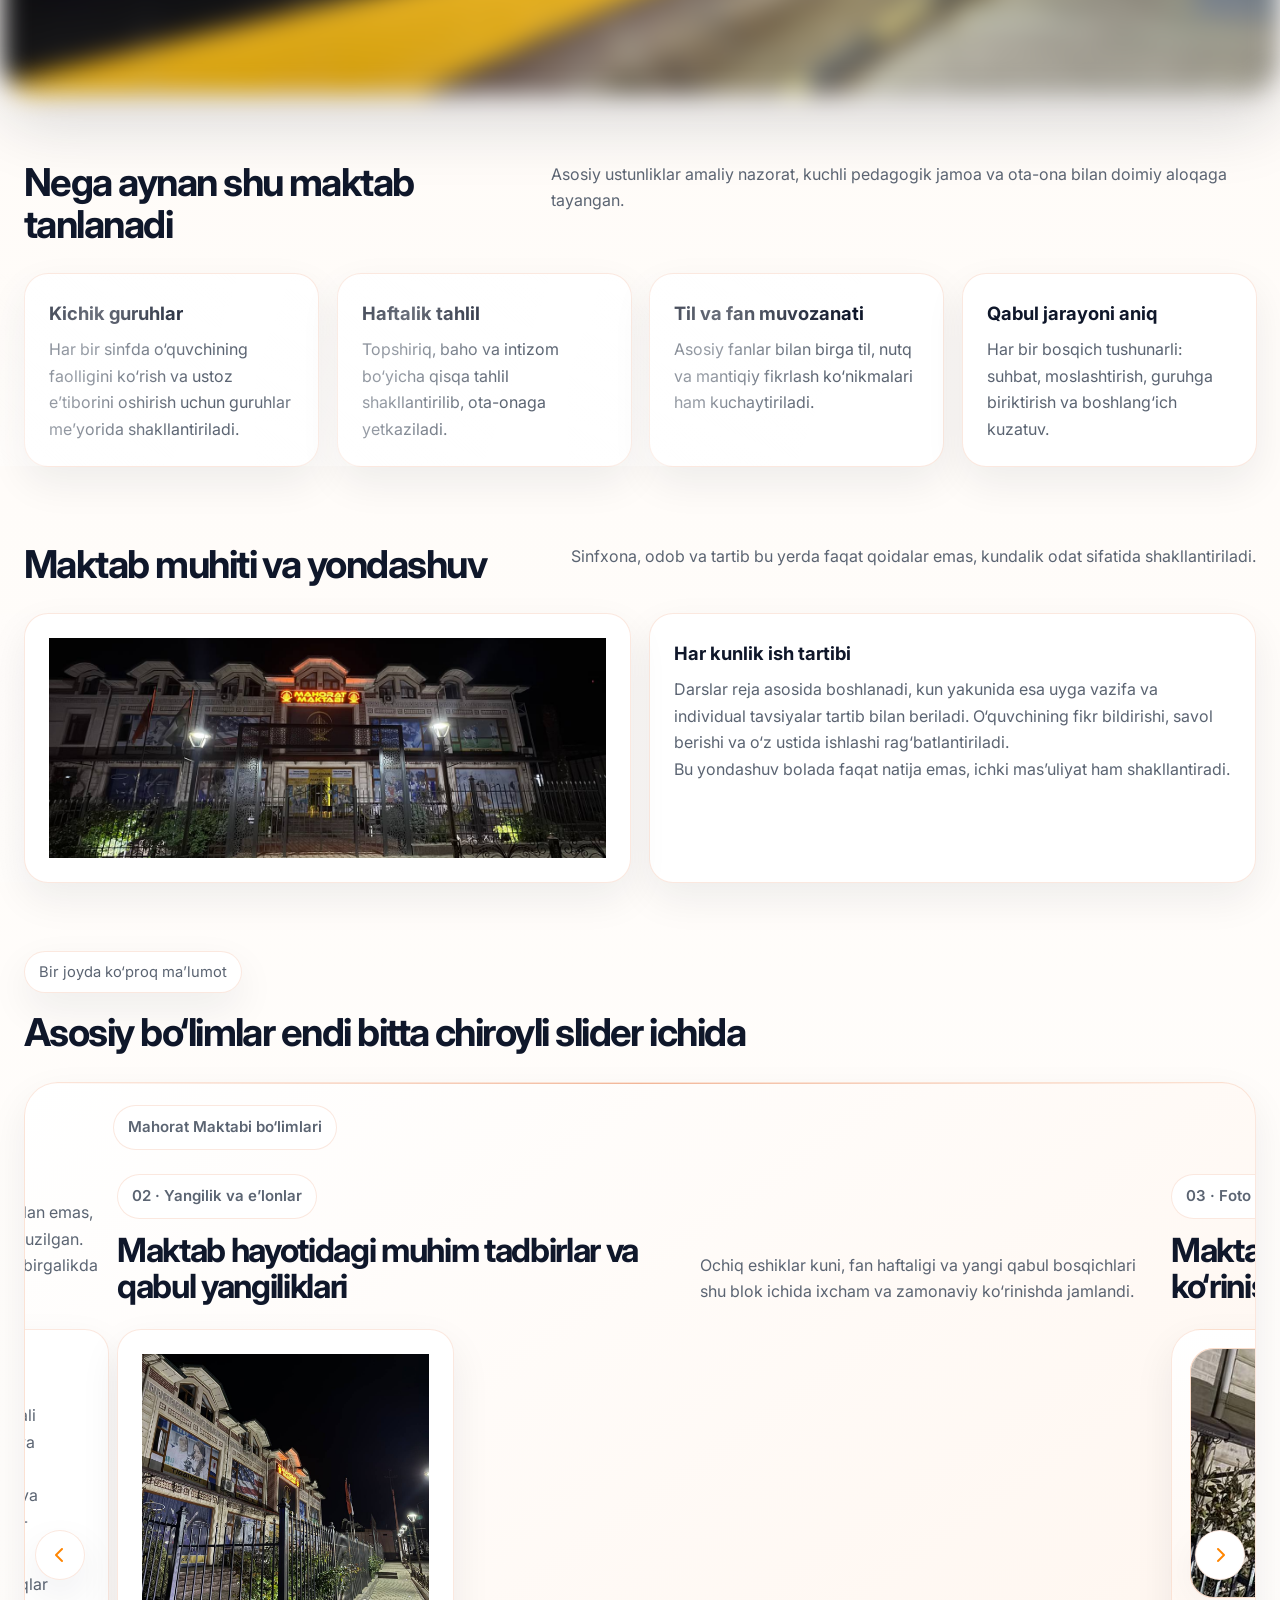
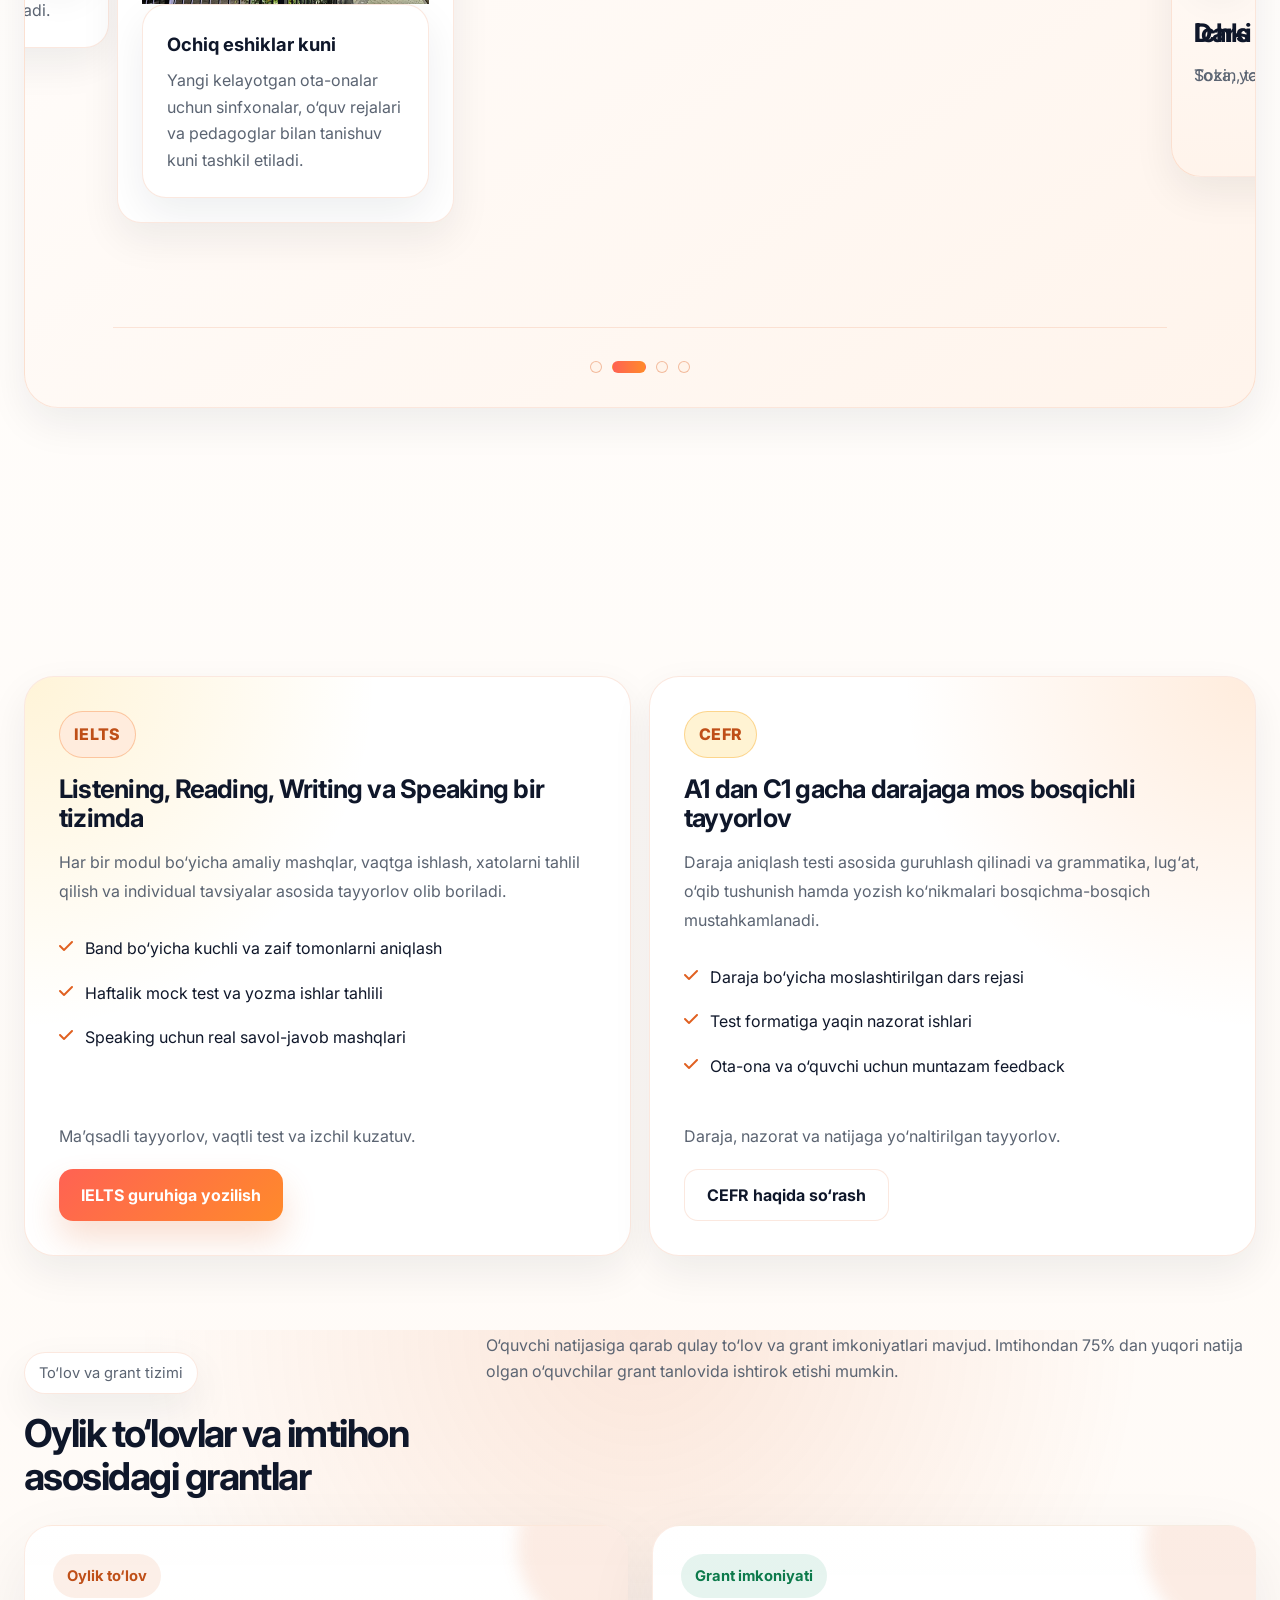
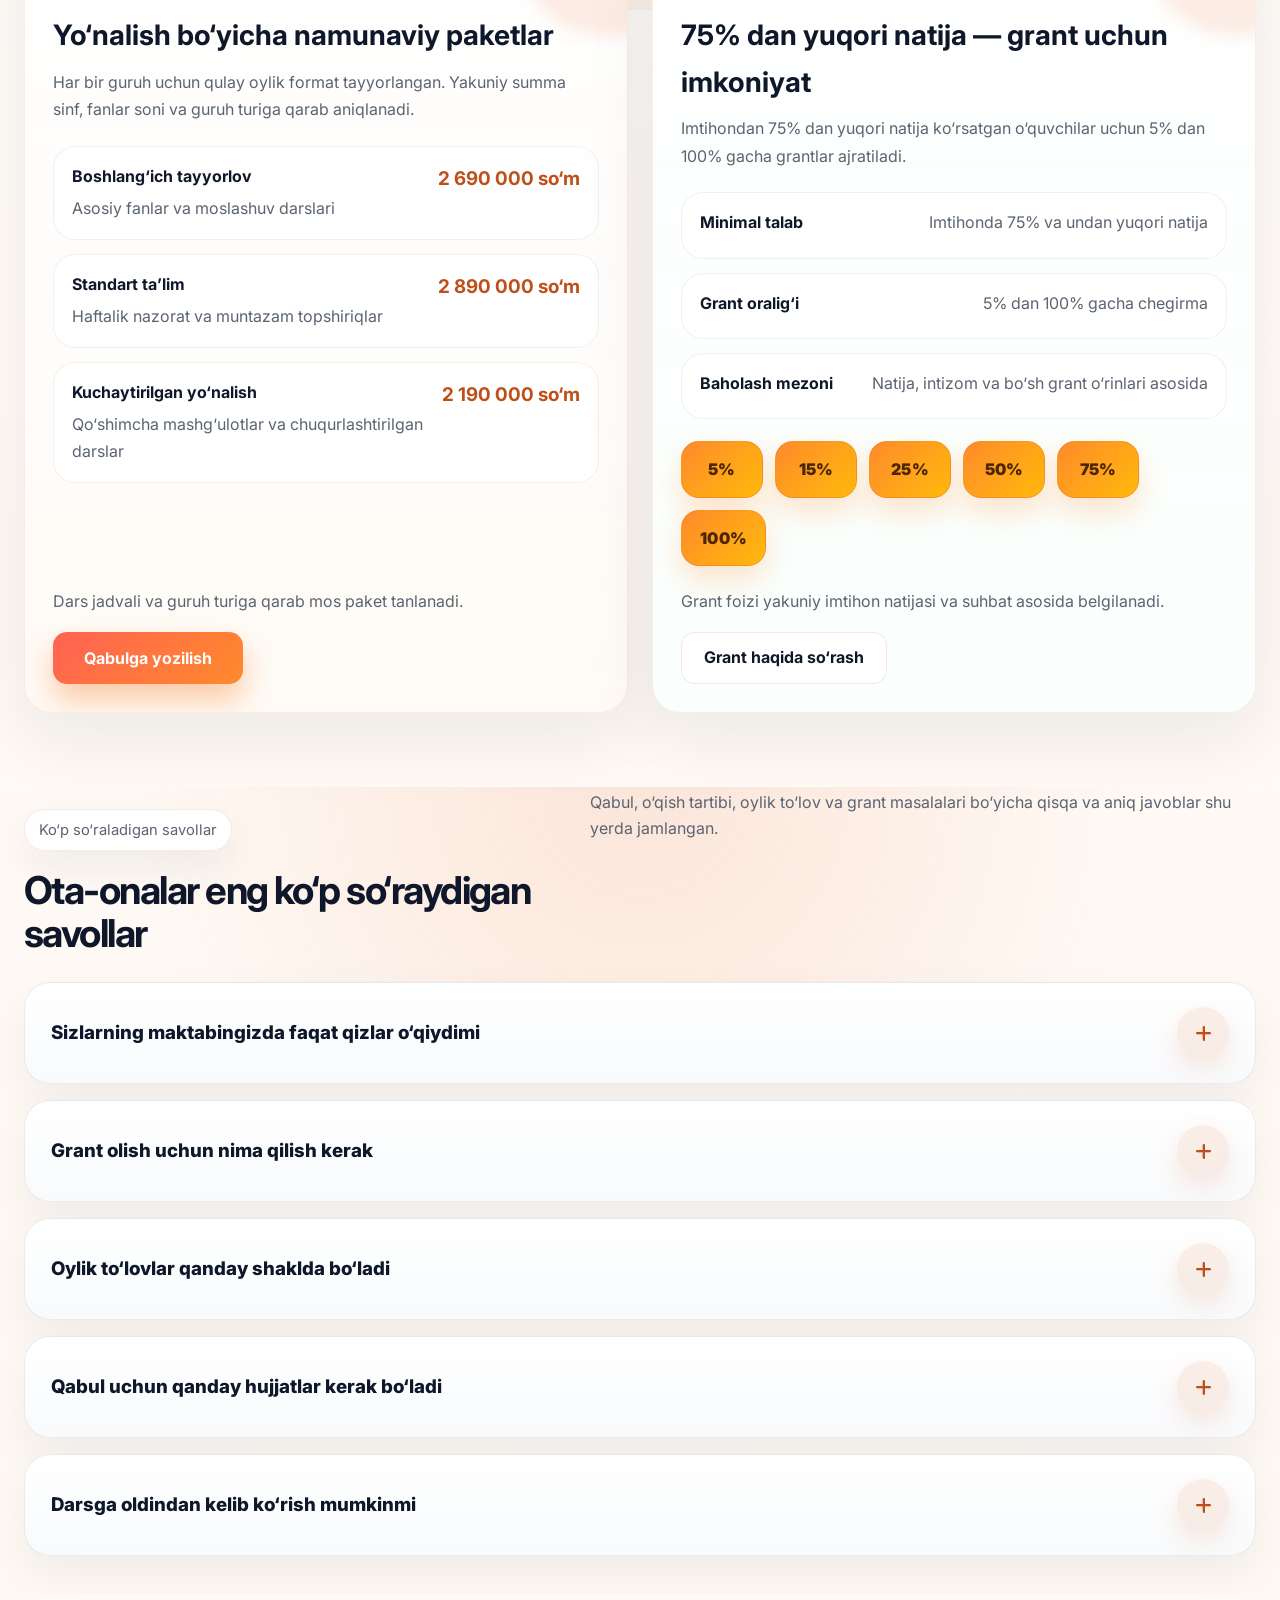
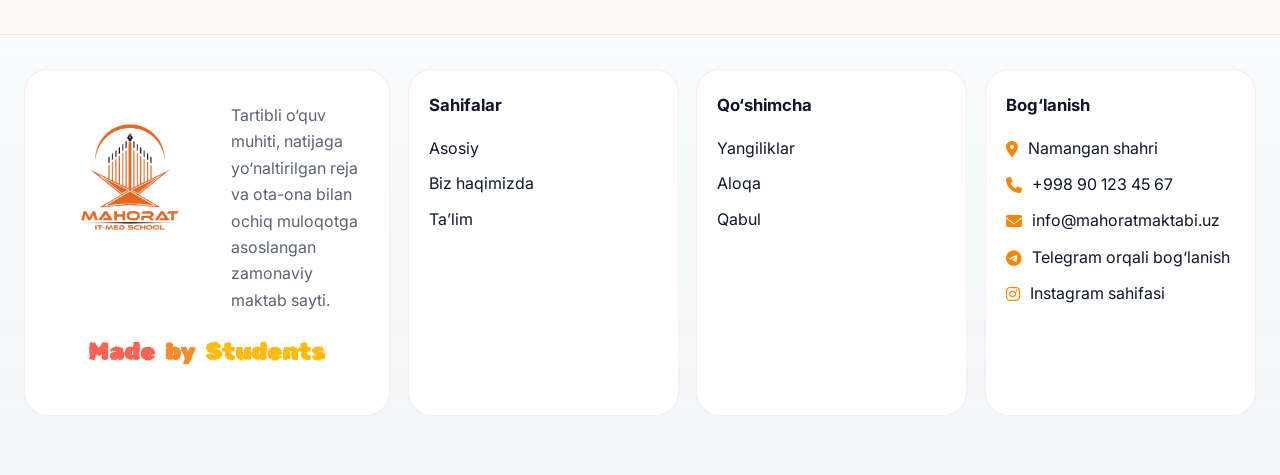
==== commit 24b96805: "this" ====
--- a/index.html
+++ b/index.html
@@ -5,10 +5,24 @@
   <meta charset="UTF-8">
   <meta name="google-site-verification" content="11I-brPsqKs0993Zm5zoW0I7X1Cb0csCSepZ3I0ky0c" />
   <meta name="viewport" content="width=device-width, initial-scale=1.0">
-  <meta name="description" content="Mahorat IT-MED Maktabi — Namangandagi zamonaviy ta’lim maskani. Kurslar, yangiliklar va aloqa ma’lumotlari.">
-    <title>Mahorat Maktabi</title>
-  <link rel="canonical" href="https://mahorat-maktabi.vercel.app/">
+
+  <title>Mahorat Maktabi Namangan | Xususiy Maktab, Ingliz Tili va IELTS</title>
+
+  <meta name="description"
+    content="Mahorat Maktabi Namangandagi zamonaviy xususiy maktab. Ingliz tili, IELTS tayyorlov, sifatli ta'lim, tajribali ustozlar va qulay o'quv muhiti.">
+
+  <meta name="robots" content="index,follow">
+
+  <link rel="canonical" href="https://mahorat-maktab.vercel.app/">
+
   <link rel="icon" href="img/mahorat-titlee-logo.jpg">
+
+  <meta property="og:title" content="Mahorat Maktabi Namangan | Xususiy Maktab, Ingliz Tili va IELTS">
+  <meta property="og:description"
+    content="Mahorat Maktabi Namangandagi zamonaviy xususiy maktab. Ingliz tili, IELTS tayyorlov va sifatli ta'lim.">
+  <meta property="og:type" content="website">
+  <meta property="og:url" content="https://mahorat-maktab.vercel.app/">
+
   <link rel="stylesheet" href="https://cdnjs.cloudflare.com/ajax/libs/font-awesome/6.5.1/css/all.min.css">
   <link rel="stylesheet" href="uslub.css">
 </head>
@@ -63,7 +77,8 @@
           <p data-kirish="3">Bu maktabda bilim faqat dars bilan o‘lchanmaydi. Intizom, muloqot, ustoz bilan yaqindan
             ishlash va natijani har hafta kuzatib borish asosiy mezon hisoblanadi.</p>
           <div class="tugmalar-qatori" data-kirish="4">
-            <a class="toq-tugma" href="https://t.me/mahorat_maktabi_namangan" target="_blank" rel="noopener">Ro‘yxatdan o‘tish</a>
+            <a class="toq-tugma" href="https://t.me/mahorat_maktabi_namangan" target="_blank" rel="noopener">Ro‘yxatdan
+              o‘tish</a>
             <a class="yorqin-tugma" href="maktab-haqida.html">Maktab bilan tanishish</a>
             <a class="xabar-tugma" href="talim.html">O‘quv yo‘nalishlari</a>
           </div>
@@ -343,7 +358,8 @@
             <span class="sarlavha-belgisi">Xalqaro tayyorlov</span>
             <h2>IELTS va CEFR uchun alohida tayyorlov yo‘nalishlari</h2>
           </div>
-          <p>Imtihon formatiga mos darslar, daraja bo‘yicha guruhlash va muntazam mock sinovlar orqali natija barqaror oshirib boriladi.</p>
+          <p>Imtihon formatiga mos darslar, daraja bo‘yicha guruhlash va muntazam mock sinovlar orqali natija barqaror
+            oshirib boriladi.</p>
         </div>
 
         <div class="sertifikat-panjarasi">
@@ -351,7 +367,8 @@
             <div class="sertifikat-karta__ust">
               <span class="sertifikat-badge">IELTS</span>
               <h3>Listening, Reading, Writing va Speaking bir tizimda</h3>
-              <p>Har bir modul bo‘yicha amaliy mashqlar, vaqtga ishlash, xatolarni tahlil qilish va individual tavsiyalar asosida tayyorlov olib boriladi.</p>
+              <p>Har bir modul bo‘yicha amaliy mashqlar, vaqtga ishlash, xatolarni tahlil qilish va individual
+                tavsiyalar asosida tayyorlov olib boriladi.</p>
             </div>
 
             <ul class="sertifikat-royxat">
@@ -362,7 +379,8 @@
 
             <div class="sertifikat-karta__past">
               <span>Ma’qsadli tayyorlov, vaqtli test va izchil kuzatuv.</span>
-              <a class="toq-tugma" href="https://t.me/mahorat_maktabi_namangan" target="_blank" rel="noopener">IELTS guruhiga yozilish</a>
+              <a class="toq-tugma" href="https://t.me/mahorat_maktabi_namangan" target="_blank" rel="noopener">IELTS
+                guruhiga yozilish</a>
             </div>
           </article>
 
@@ -370,7 +388,8 @@
             <div class="sertifikat-karta__ust">
               <span class="sertifikat-badge sertifikat-badge--yorqin">CEFR</span>
               <h3>A1 dan C1 gacha darajaga mos bosqichli tayyorlov</h3>
-              <p>Daraja aniqlash testi asosida guruhlash qilinadi va grammatika, lug‘at, o‘qib tushunish hamda yozish ko‘nikmalari bosqichma-bosqich mustahkamlanadi.</p>
+              <p>Daraja aniqlash testi asosida guruhlash qilinadi va grammatika, lug‘at, o‘qib tushunish hamda yozish
+                ko‘nikmalari bosqichma-bosqich mustahkamlanadi.</p>
             </div>
 
             <ul class="sertifikat-royxat">
@@ -381,7 +400,8 @@
 
             <div class="sertifikat-karta__past">
               <span>Daraja, nazorat va natijaga yo‘naltirilgan tayyorlov.</span>
-              <a class="yorqin-tugma" href="https://t.me/mahorat_maktabi_namangan" target="_blank" rel="noopener">CEFR haqida so‘rash</a>
+              <a class="yorqin-tugma" href="https://t.me/mahorat_maktabi_namangan" target="_blank" rel="noopener">CEFR
+                haqida so‘rash</a>
             </div>
           </article>
         </div>
@@ -395,7 +415,8 @@
             <span class="sarlavha-belgisi">To‘lov va grant tizimi</span>
             <h2>Oylik to‘lovlar va imtihon asosidagi grantlar</h2>
           </div>
-          <p>O‘quvchi natijasiga qarab qulay to‘lov va grant imkoniyatlari mavjud. Imtihondan 75% dan yuqori natija olgan o‘quvchilar grant tanlovida ishtirok etishi mumkin.</p>
+          <p>O‘quvchi natijasiga qarab qulay to‘lov va grant imkoniyatlari mavjud. Imtihondan 75% dan yuqori natija
+            olgan o‘quvchilar grant tanlovida ishtirok etishi mumkin.</p>
         </div>
 
         <div class="narx-grant-panjarasi">
@@ -403,7 +424,8 @@
             <div class="narx-karta__ust">
               <span class="narx-badge">Oylik to‘lov</span>
               <h3>Yo‘nalish bo‘yicha namunaviy paketlar</h3>
-              <p>Har bir guruh uchun qulay oylik format tayyorlangan. Yakuniy summa sinf, fanlar soni va guruh turiga qarab aniqlanadi.</p>
+              <p>Har bir guruh uchun qulay oylik format tayyorlangan. Yakuniy summa sinf, fanlar soni va guruh turiga
+                qarab aniqlanadi.</p>
             </div>
 
             <div class="narx-jadvali">
@@ -440,7 +462,8 @@
             <div class="narx-karta__ust">
               <span class="narx-badge narx-badge--grant">Grant imkoniyati</span>
               <h3>75% dan yuqori natija — grant uchun imkoniyat</h3>
-              <p>Imtihondan 75% dan yuqori natija ko‘rsatgan o‘quvchilar uchun 5% dan 100% gacha grantlar ajratiladi.</p>
+              <p>Imtihondan 75% dan yuqori natija ko‘rsatgan o‘quvchilar uchun 5% dan 100% gacha grantlar ajratiladi.
+              </p>
             </div>
 
             <div class="grant-tavsiflar">
@@ -483,7 +506,8 @@
             <span class="sarlavha-belgisi">Ko‘p so‘raladigan savollar</span>
             <h2>Ota-onalar eng ko‘p so‘raydigan savollar</h2>
           </div>
-          <p>Qabul, o‘qish tartibi, oylik to‘lov va grant masalalari bo‘yicha qisqa va aniq javoblar shu yerda jamlangan.</p>
+          <p>Qabul, o‘qish tartibi, oylik to‘lov va grant masalalari bo‘yicha qisqa va aniq javoblar shu yerda
+            jamlangan.</p>
         </div>
 
         <div class="faq-akkordeon" data-faq>
@@ -493,7 +517,8 @@
               <span class="faq-belgi" aria-hidden="true"><i class="fa-solid fa-plus"></i></span>
             </button>
             <div class="faq-javob" hidden>
-              <p>Yo‘q. Maktabimiz o‘g‘il bolalar va qizlar uchun ochilgan. Guruhlar yosh va o‘quv darajasiga qarab shakllantiriladi.</p>
+              <p>Yo‘q. Maktabimiz o‘g‘il bolalar va qizlar uchun ochilgan. Guruhlar yosh va o‘quv darajasiga qarab
+                shakllantiriladi.</p>
             </div>
           </article>
 
@@ -503,7 +528,8 @@
               <span class="faq-belgi" aria-hidden="true"><i class="fa-solid fa-plus"></i></span>
             </button>
             <div class="faq-javob" hidden>
-              <p>Grant tanlovida qatnashish uchun kirish imtihonida kamida 75% natija ko‘rsatish kerak. Natijaga qarab 5% dan 100% gacha grant beriladi.</p>
+              <p>Grant tanlovida qatnashish uchun kirish imtihonida kamida 75% natija ko‘rsatish kerak. Natijaga qarab
+                5% dan 100% gacha grant beriladi.</p>
             </div>
           </article>
 
@@ -513,7 +539,8 @@
               <span class="faq-belgi" aria-hidden="true"><i class="fa-solid fa-plus"></i></span>
             </button>
             <div class="faq-javob" hidden>
-              <p>Oylik to‘lovlar yo‘nalish va guruh turiga qarab belgilanadi. Saytda namunaviy paketlar ko‘rsatilgan, aniq summa qabul jarayonida tasdiqlanadi.</p>
+              <p>Oylik to‘lovlar yo‘nalish va guruh turiga qarab belgilanadi. Saytda namunaviy paketlar ko‘rsatilgan,
+                aniq summa qabul jarayonida tasdiqlanadi.</p>
             </div>
           </article>
 
@@ -523,7 +550,8 @@
               <span class="faq-belgi" aria-hidden="true"><i class="fa-solid fa-plus"></i></span>
             </button>
             <div class="faq-javob" hidden>
-              <p>Asosiy ma’lumotlar, o‘quvchi haqida qisqa ma’lumot va bog‘lanish raqami kerak bo‘ladi. Keyingi bosqichlar qabul bo‘limi tomonidan tushuntiriladi.</p>
+              <p>Asosiy ma’lumotlar, o‘quvchi haqida qisqa ma’lumot va bog‘lanish raqami kerak bo‘ladi. Keyingi
+                bosqichlar qabul bo‘limi tomonidan tushuntiriladi.</p>
             </div>
           </article>
 
@@ -533,7 +561,8 @@
               <span class="faq-belgi" aria-hidden="true"><i class="fa-solid fa-plus"></i></span>
             </button>
             <div class="faq-javob" hidden>
-              <p>Ha. Oldindan yozilish orqali maktab muhiti, dars tartibi va guruhlar bilan yaqindan tanishish mumkin.</p>
+              <p>Ha. Oldindan yozilish orqali maktab muhiti, dars tartibi va guruhlar bilan yaqindan tanishish mumkin.
+              </p>
             </div>
           </article>
         </div>
@@ -548,9 +577,11 @@
         <div class="oyoq-ustun">
           <div class="oyoq-flex">
             <img src="img/mahorat-logo-no-BG.png" alt="Mahorat Maktabi logotipi">
-            <p style="margin-top: 10px;">Tartibli o‘quv muhiti, natijaga yo‘naltirilgan reja va ota-ona bilan ochiq muloqotga asoslangan zamonaviy maktab sayti.</p>
-          </div>
-          <h5><span id="first-oyoq">Made</span> <span id="ikkinchi-oyoq">by</span><span id="uchinchi-oyoq">Students</span></h5>
+            <p style="margin-top: 10px;">Tartibli o‘quv muhiti, natijaga yo‘naltirilgan reja va ota-ona bilan ochiq
+              muloqotga asoslangan zamonaviy maktab sayti.</p>
+          </div>
+          <h5><span id="first-oyoq">Made</span> <span id="ikkinchi-oyoq">by</span><span
+              id="uchinchi-oyoq">Students</span></h5>
         </div>
         <div class="oyoq-ustun">
           <strong>Sahifalar</strong>
@@ -571,11 +602,18 @@
         <div class="oyoq-ustun">
           <strong>Bog‘lanish</strong>
           <ul>
-            <li><a href="https://www.google.com/maps/search/?api=1&query=Namangan+shahri" target="_blank" rel="noopener"><i class="fa-solid fa-location-dot" style="color: rgb(255, 133, 0);"></i> Namangan shahri</a></li>
-            <li><a href="tel:+998901234567"><i class="fa-solid fa-phone" style="color: rgb(255, 133, 0);"></i> +998 90 123 45 67</a></li>
-            <li><a href="mailto:info@mahoratmaktabi.uz"><i class="fa-solid fa-envelope" style="color: rgb(255, 133, 0);"></i> info@mahoratmaktabi.uz</a></li>
-            <li><a href="https://t.me/mahorat_maktabi_namangan" target="_blank" rel="noopener"><i class="fa-brands fa-telegram" style="color: rgb(255, 133, 0);"></i> Telegram orqali bog‘lanish</a></li>
-            <li><a href="https://www.instagram.com/mahorat_maktabi/" target="_blank" rel="noopener"><i class="fa-brands fa-instagram" style="color: rgb(255, 133, 0);"></i> Instagram sahifasi</a></li>
+            <li><a href="https://www.google.com/maps/search/?api=1&query=Namangan+shahri" target="_blank"
+                rel="noopener"><i class="fa-solid fa-location-dot" style="color: rgb(255, 133, 0);"></i> Namangan
+                shahri</a></li>
+            <li><a href="tel:+998901234567"><i class="fa-solid fa-phone" style="color: rgb(255, 133, 0);"></i> +998 90
+                123 45 67</a></li>
+            <li><a href="mailto:info@mahoratmaktabi.uz"><i class="fa-solid fa-envelope"
+                  style="color: rgb(255, 133, 0);"></i> info@mahoratmaktabi.uz</a></li>
+            <li><a href="https://t.me/mahorat_maktabi_namangan" target="_blank" rel="noopener"><i
+                  class="fa-brands fa-telegram" style="color: rgb(255, 133, 0);"></i> Telegram orqali bog‘lanish</a>
+            </li>
+            <li><a href="https://www.instagram.com/mahorat_maktabi/" target="_blank" rel="noopener"><i
+                  class="fa-brands fa-instagram" style="color: rgb(255, 133, 0);"></i> Instagram sahifasi</a></li>
           </ul>
         </div>
       </div>
